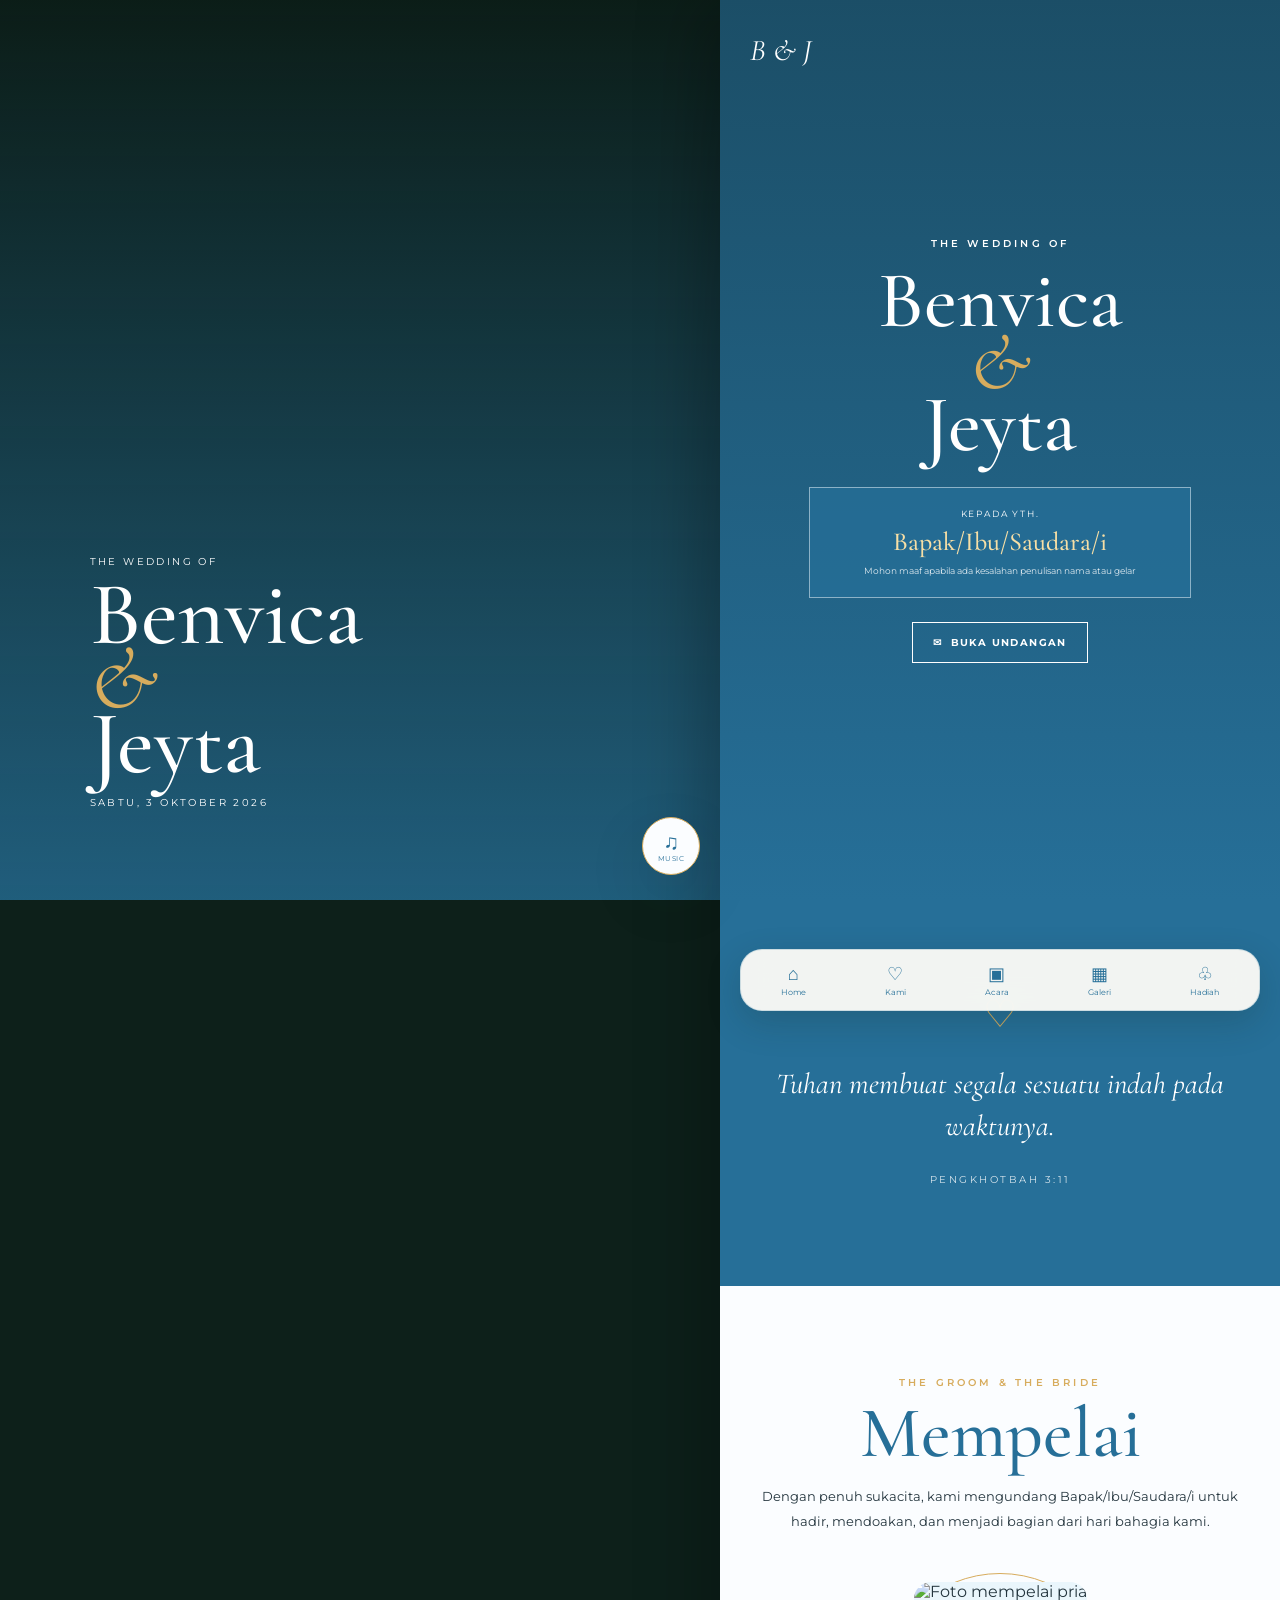
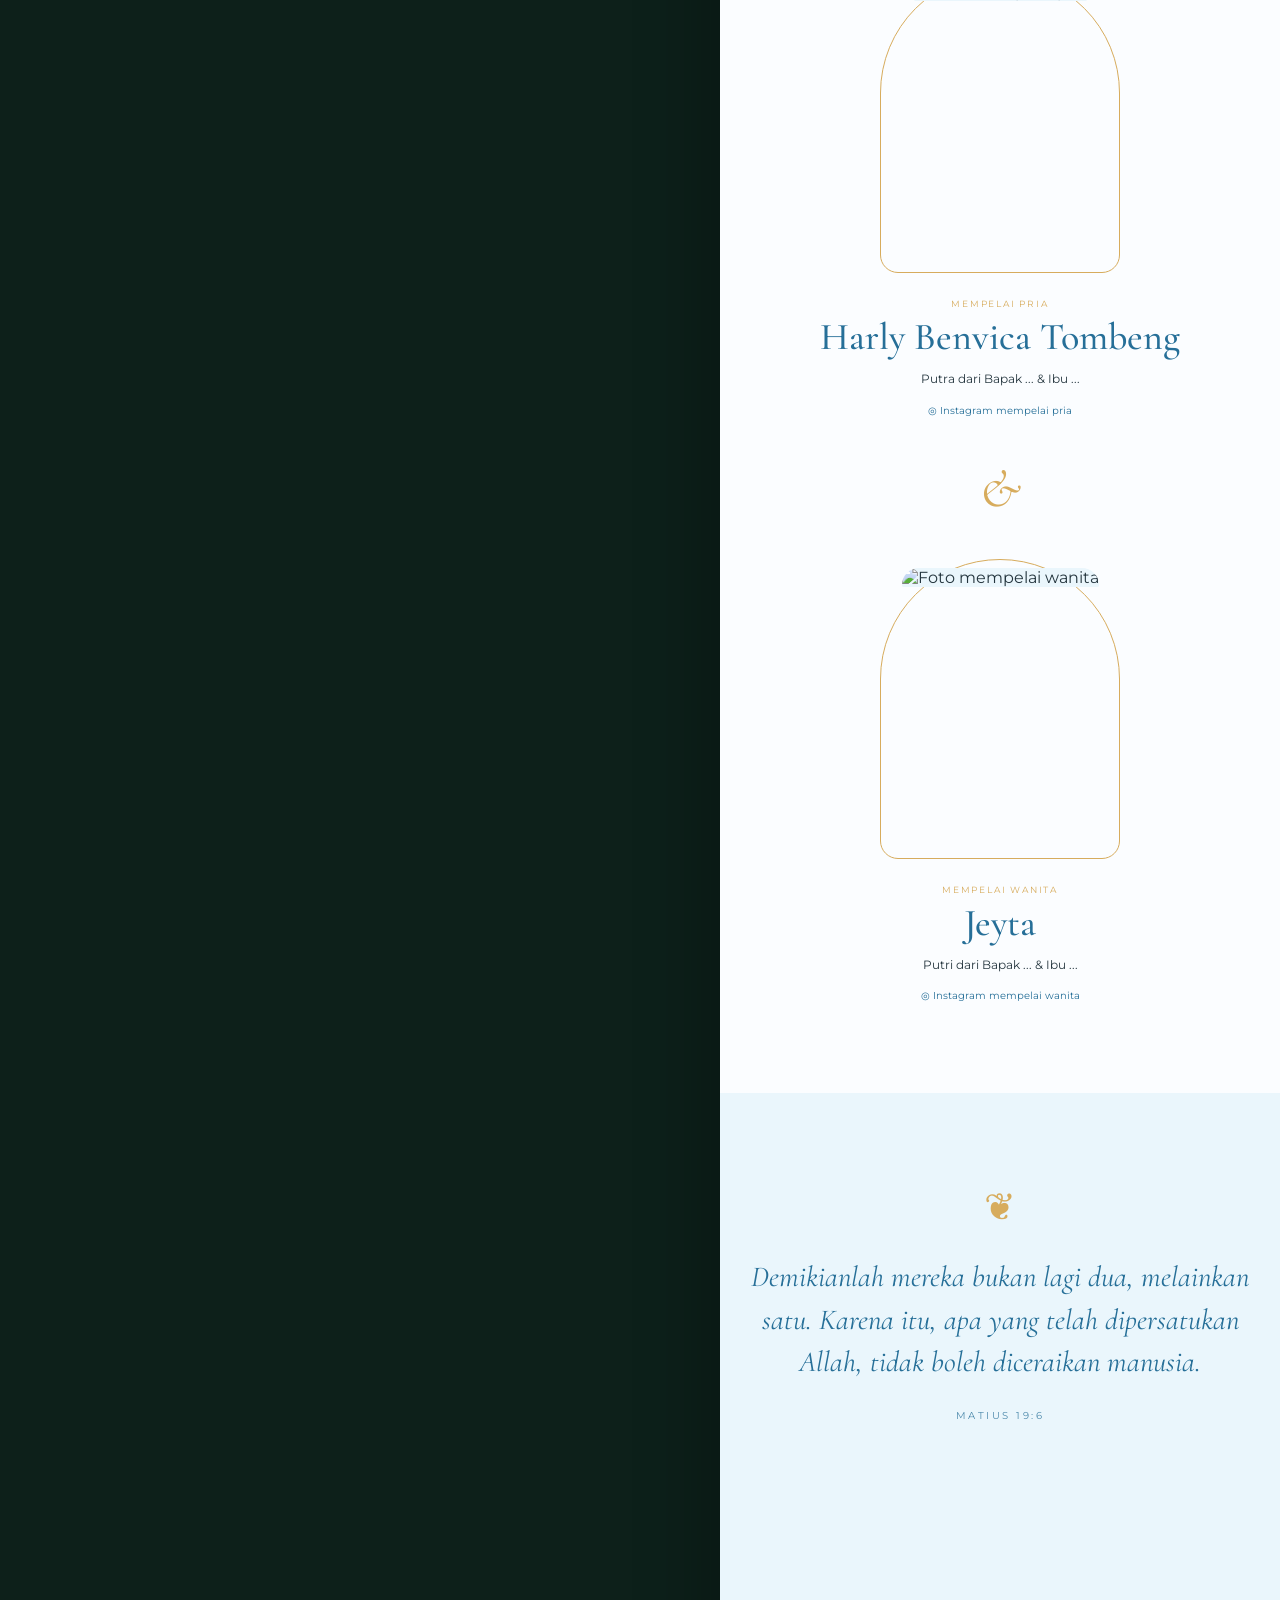
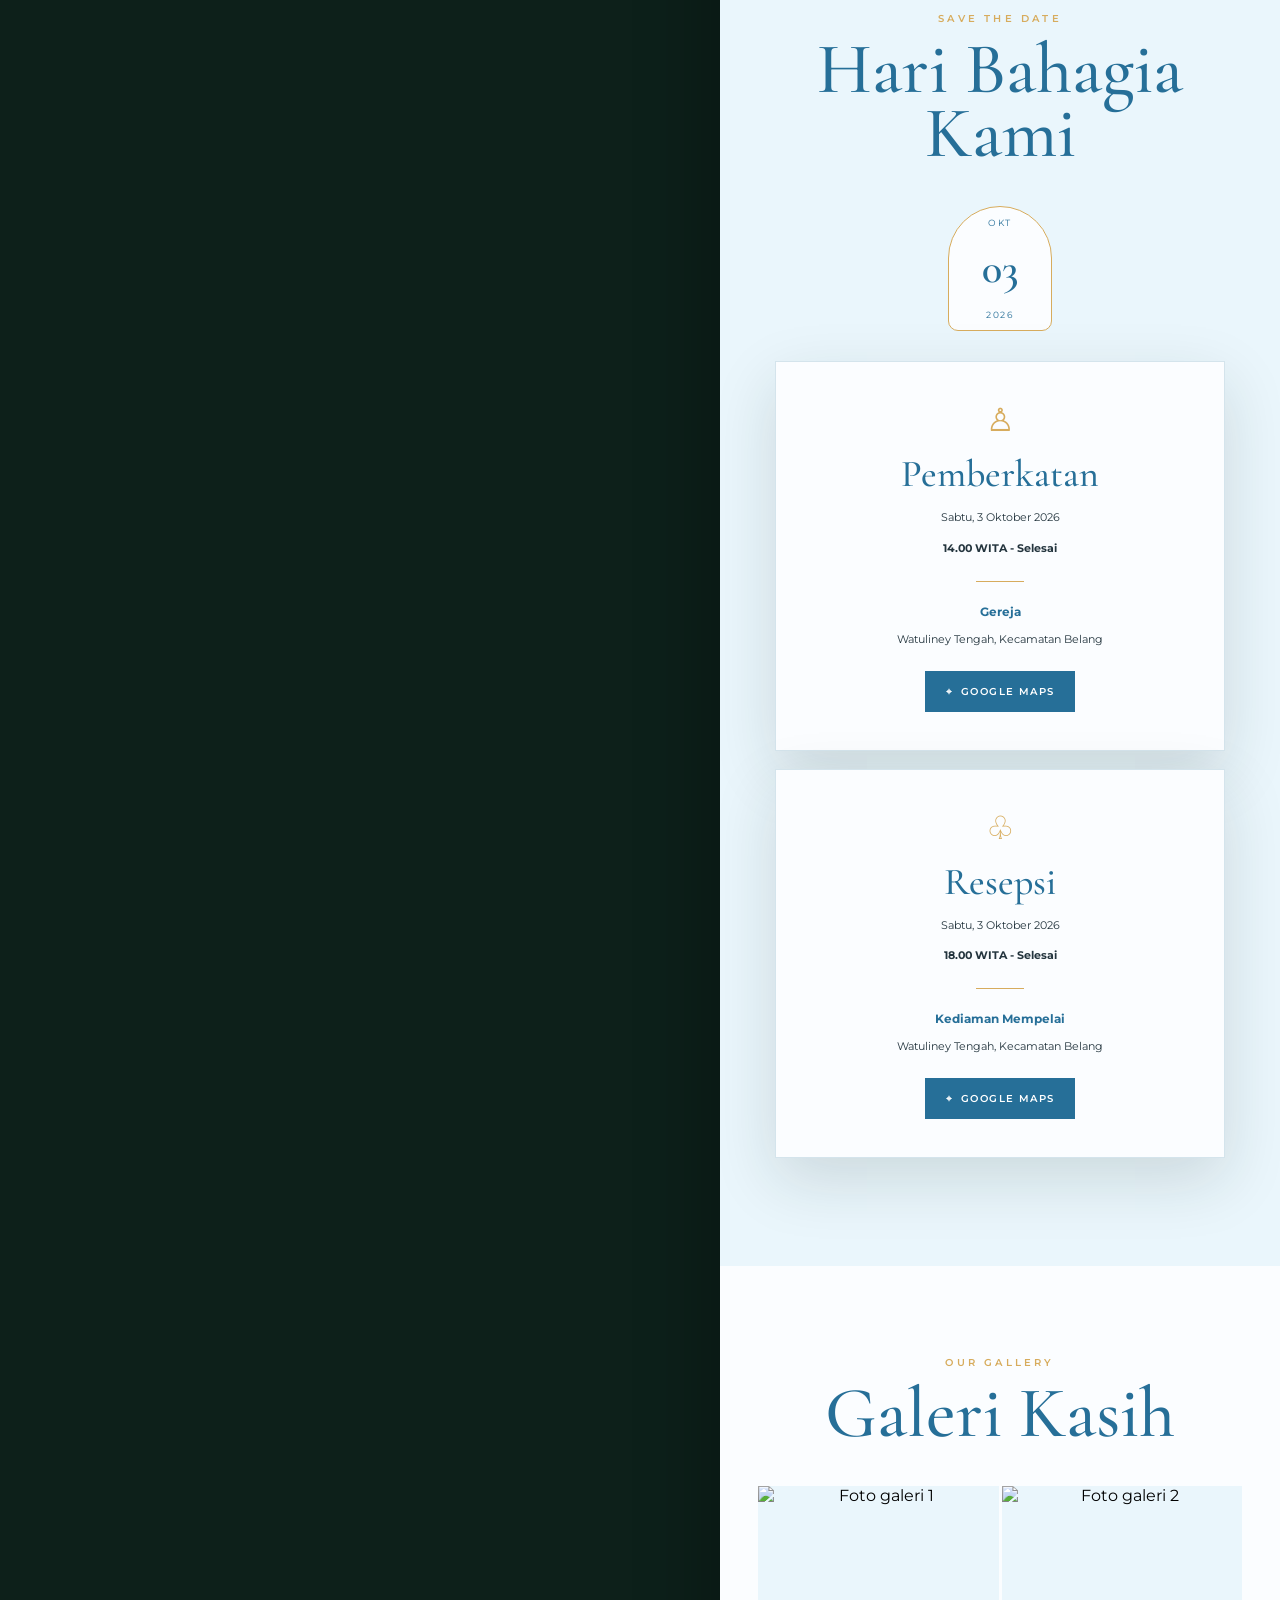
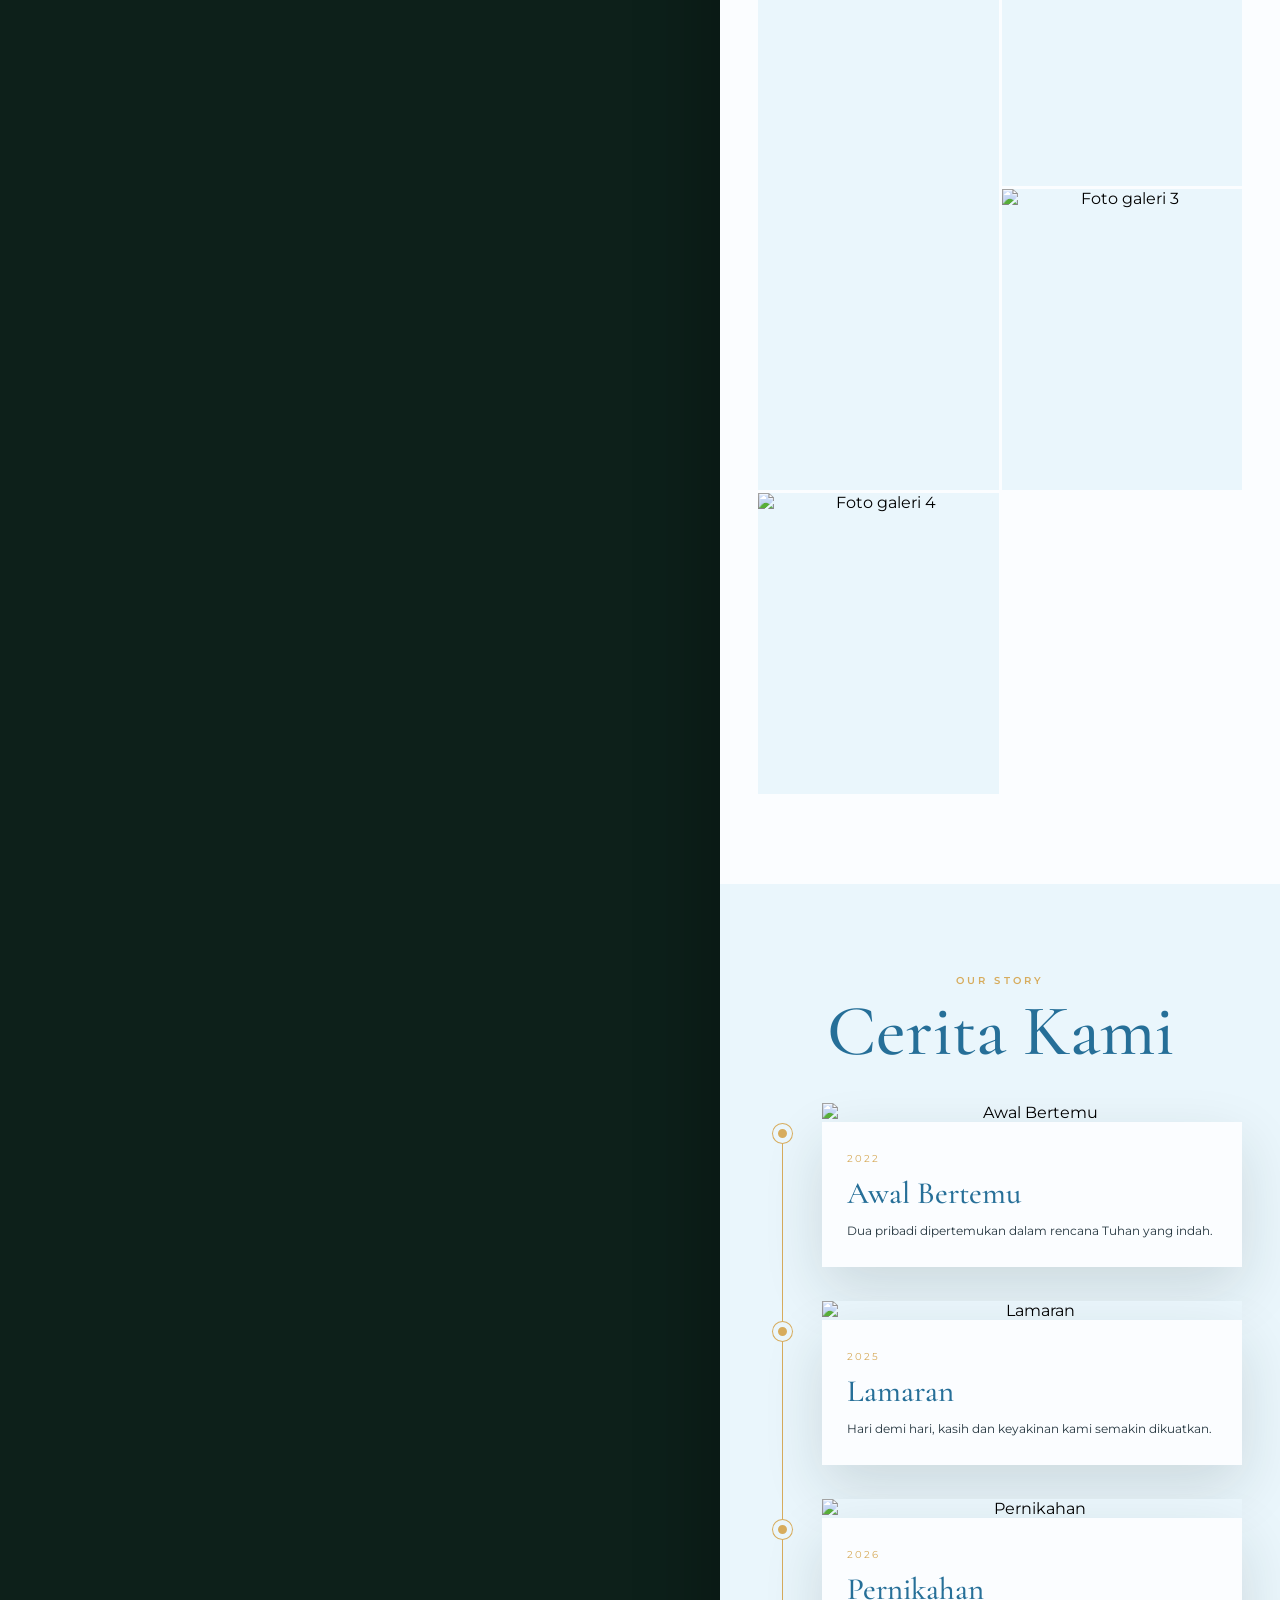
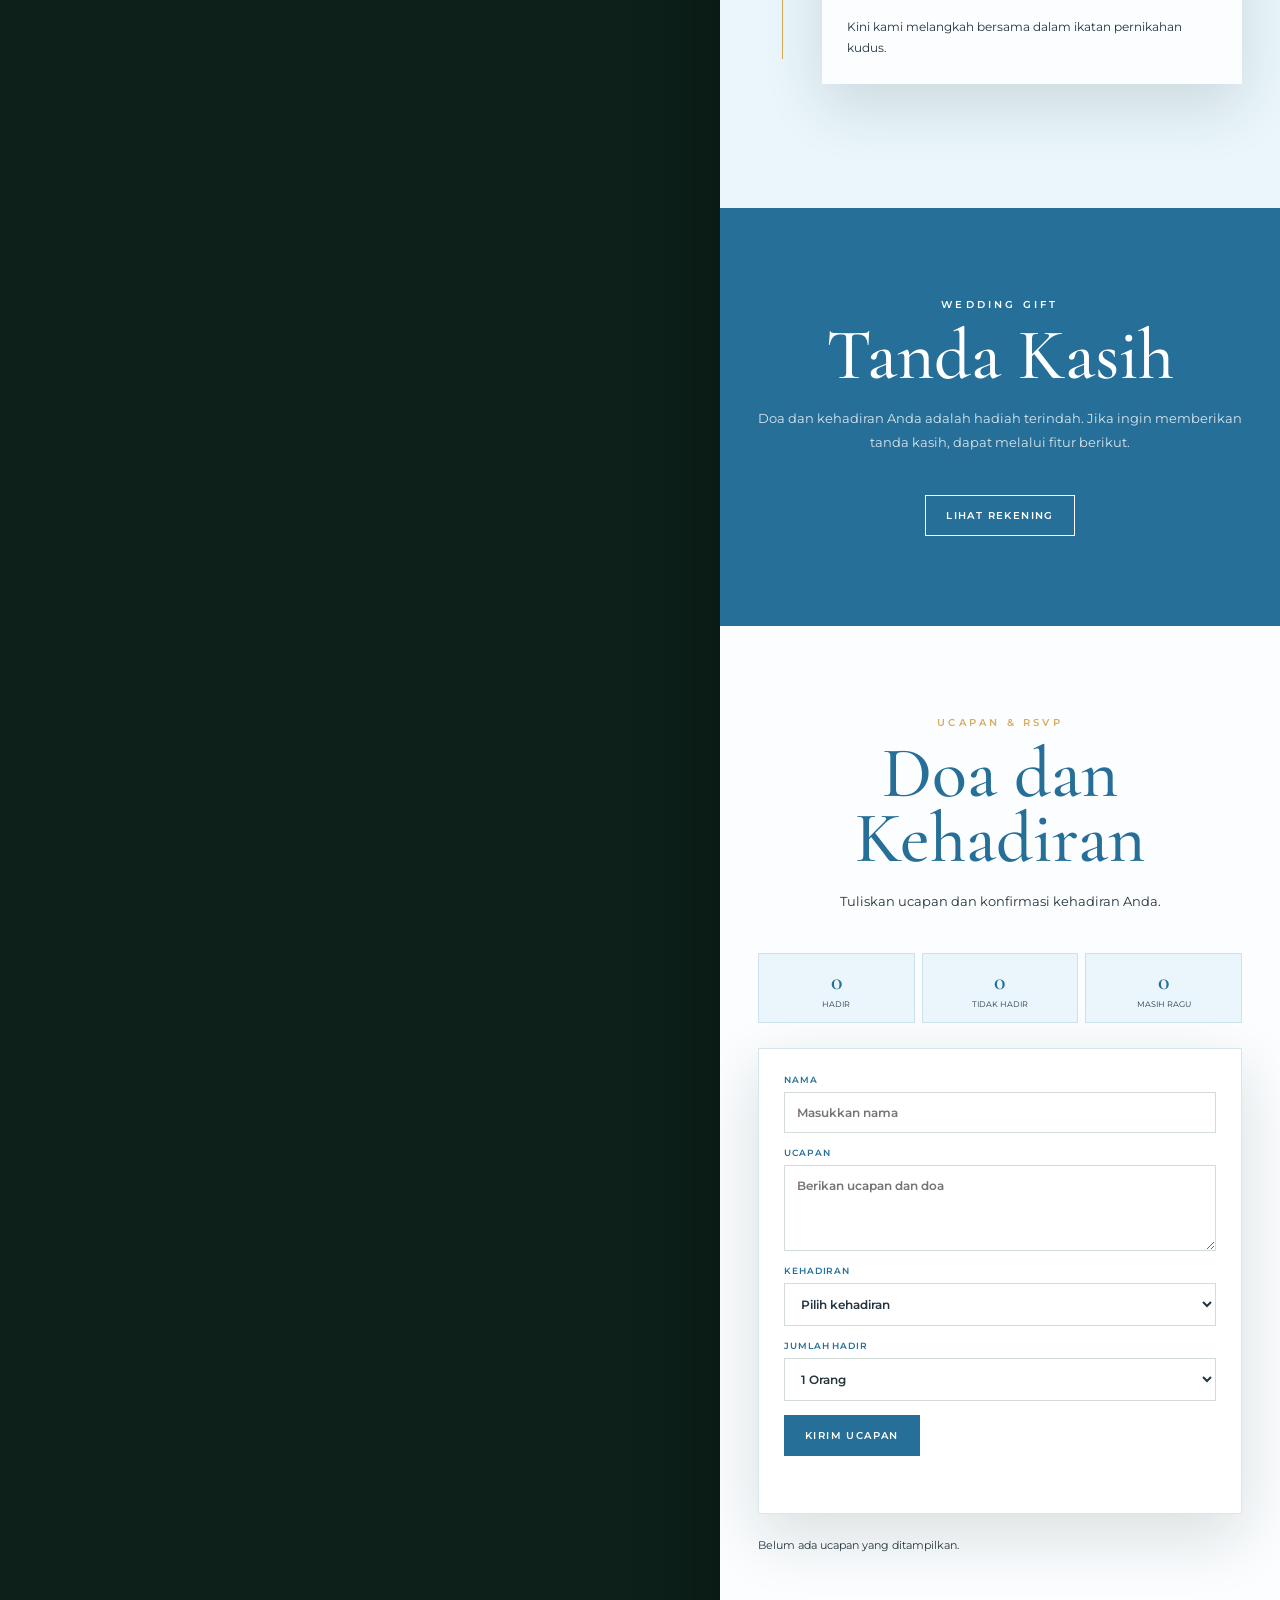
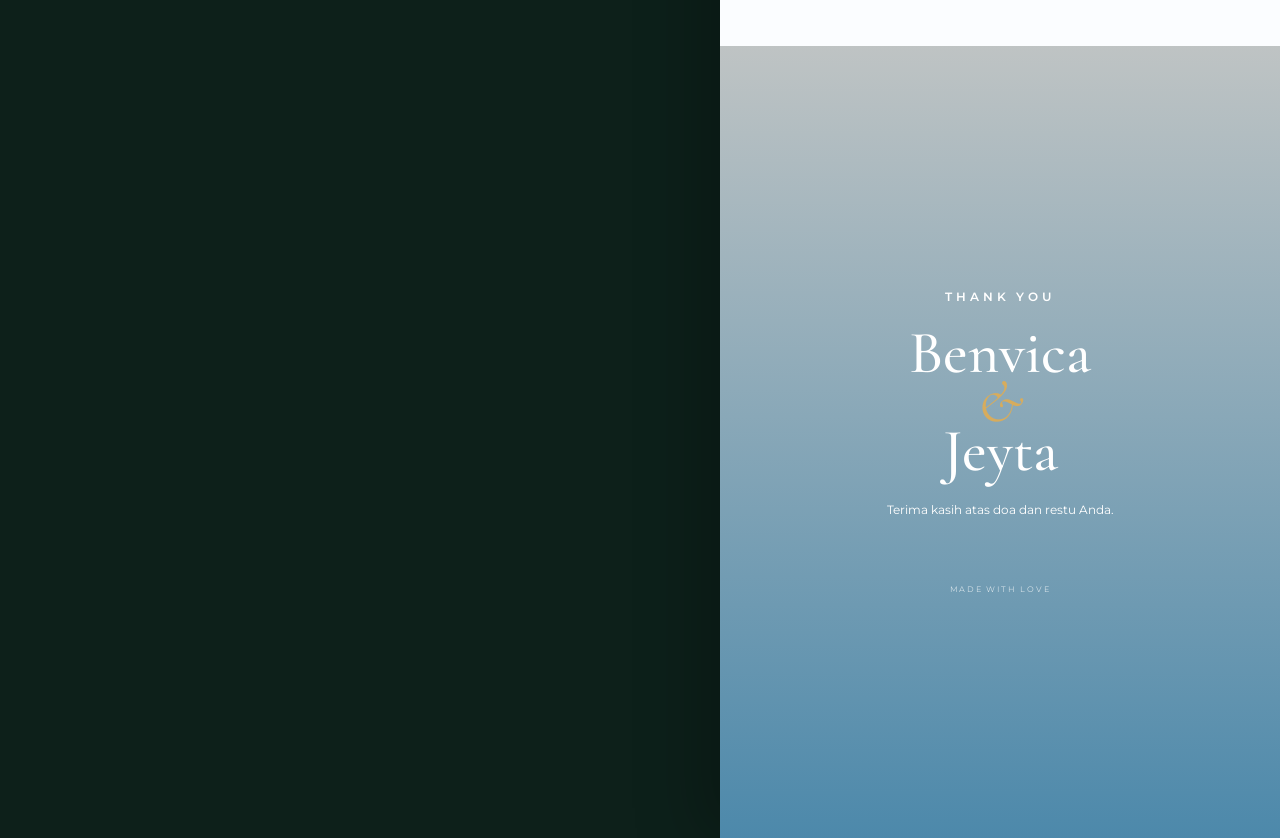
==== docs/index.html @ 4a7840f4 "Refresh local music player" ====
<!doctype html>
<html lang="id" data-theme="sky">
<head>
  <meta charset="UTF-8">
  <meta name="viewport" content="width=device-width,initial-scale=1,viewport-fit=cover">
  <meta name="theme-color" content="#2b769f">
  <title>Undangan Pernikahan Digital</title>
  <meta name="description" content="Undangan pernikahan digital">
  <meta property="og:title" content="Undangan Pernikahan Digital">
  <meta property="og:description" content="Dengan penuh sukacita, kami mengundang Anda ke hari bahagia kami.">
  <meta property="og:type" content="website">
  <link rel="preconnect" href="https://fonts.googleapis.com">
  <link rel="preconnect" href="https://fonts.gstatic.com" crossorigin>
  <link rel="stylesheet" href="style.css?v=21">
</head>
<body class="is-locked">
  <div class="page-loader" id="pageLoader" aria-hidden="true"><span>B &amp; J</span></div>

  <section class="cover" id="cover" aria-label="Pembuka undangan">
    <div class="cover-photo" id="coverPhoto"></div><div class="cover-shade"></div>
    <div class="cover-monogram" data-k="initials">B &amp; J</div>
    <div class="cover-content reveal-up">
      <p class="overline" data-k="weddingLabel">The Wedding of</p>
      <h1><span data-k="groom">Benvica</span> <i>&amp;</i> <span data-k="bride">Jeyta</span></h1>
      <div class="guest-card"><small data-k="guestHeading">Kepada Yth.</small><strong id="guestName">Bapak/Ibu/Saudara/i</strong><span data-k="guestNote">Mohon maaf apabila ada kesalahan penulisan nama atau gelar</span></div>
      <button class="outline-button" id="openInvitation" type="button"><span>✉</span> <b data-k="openButtonText">Buka Undangan</b></button>
    </div>
  </section>

  <div class="desktop-scene" aria-hidden="true"><div class="desktop-scene-photo" id="desktopPhoto"></div><div class="desktop-scene-copy"><p data-k="weddingLabel">The Wedding of</p><h2><span data-k="groom">Benvica</span><i>&amp;</i><span data-k="bride">Jeyta</span></h2><small data-k="dateDisplay">Sabtu, 3 Oktober 2026</small></div></div>

  <main class="invitation" id="invitation">
    <section class="hero panel" id="home">
      <div class="hero-slide active" id="heroSlideA"></div><div class="hero-slide" id="heroSlideB"></div><div class="hero-overlay"></div>
      <div class="hero-copy reveal"><p class="overline" data-k="weddingLabel">The Wedding of</p><h2><span data-k="groom">Benvica</span> <i>&amp;</i> <span data-k="bride">Jeyta</span></h2><p class="hero-date" data-k="dateDisplay">Sabtu, 3 Oktober 2026</p><div class="countdown" id="countdown" aria-label="Hitung mundur acara"></div></div>
      <a class="scroll-cue" href="#verse" aria-label="Lanjut ke bawah">⌄</a>
    </section>

    <section class="verse-section panel" id="verse"><div class="heart-line">♡</div><blockquote data-k="greeting">Tuhan membuat segala sesuatu indah pada waktunya.</blockquote><p data-k="verseReference">Pengkhotbah 3:11</p></section>

    <section class="couple-section panel" id="couple">
      <header class="section-heading reveal"><p class="overline accent" data-k="coupleLabel">The Groom &amp; The Bride</p><h2 data-k="coupleTitle">Mempelai</h2><p data-k="story">Dengan penuh sukacita, kami mengundang Bapak/Ibu/Saudara/i untuk hadir dan menjadi bagian dari hari bahagia kami.</p></header>
      <article class="person-card reveal"><div class="person-photo"><img id="groomPhoto" alt="Foto mempelai pria" loading="lazy"></div><p class="person-role" data-k="groomRole">Mempelai Pria</p><h3 data-k="groomFullName">Harly Benvica Tombeng</h3><p data-k="groomParents">Putra dari Bapak ... &amp; Ibu ...</p><a id="groomInstagram" class="social-link" target="_blank" rel="noopener">◎ <span data-k="groomInstagramLabel">Instagram mempelai pria</span></a></article>
      <div class="couple-and">&amp;</div>
      <article class="person-card reveal"><div class="person-photo"><img id="bridePhoto" alt="Foto mempelai wanita" loading="lazy"></div><p class="person-role" data-k="brideRole">Mempelai Wanita</p><h3 data-k="brideFullName">Jeyta</h3><p data-k="brideParents">Putri dari Bapak ... &amp; Ibu ...</p><a id="brideInstagram" class="social-link" target="_blank" rel="noopener">◎ <span data-k="brideInstagramLabel">Instagram mempelai wanita</span></a></article>
    </section>

    <section class="secondary-verse panel"><div class="ornament">❦</div><blockquote data-k="secondVerse">Demikianlah mereka bukan lagi dua, melainkan satu. Karena itu, apa yang telah dipersatukan Allah, tidak boleh diceraikan manusia.</blockquote><p data-k="secondVerseReference">Matius 19:6</p></section>

    <section class="event-section panel" id="events">
      <header class="section-heading reveal"><p class="overline accent" data-k="eventLabel">Save the date</p><h2 data-k="eventTitle">Hari Bahagia Kami</h2></header>
      <div class="date-badge reveal"><span id="eventMonth">OKT</span><strong id="eventDay">03</strong><small id="eventYear">2026</small></div>
      <article class="event-card reveal"><span class="event-icon">♙</span><h3 data-k="ceremonyTitle">Pemberkatan</h3><p class="event-date" data-k="dateDisplay">Sabtu, 3 Oktober 2026</p><p><b data-k="ceremonyTime">14.00 WITA - Selesai</b></p><hr><strong data-k="ceremonyVenue">Gereja</strong><p data-k="ceremonyAddress">Watuliney Tengah, Kecamatan Belang</p><a class="solid-button" id="ceremonyMaps" target="_blank" rel="noopener">⌖ <span data-k="mapsButtonText">Google Maps</span></a></article>
      <article class="event-card reveal"><span class="event-icon">♧</span><h3 data-k="receptionTitle">Resepsi</h3><p class="event-date" data-k="dateDisplay">Sabtu, 3 Oktober 2026</p><p><b data-k="receptionTime">18.00 WITA - Selesai</b></p><hr><strong data-k="receptionVenue">Kediaman Mempelai</strong><p data-k="receptionAddress">Watuliney Tengah, Kecamatan Belang</p><a class="solid-button" id="receptionMaps" target="_blank" rel="noopener">⌖ <span data-k="mapsButtonText">Google Maps</span></a></article>
    </section>

    <section class="gallery-section panel" id="gallerySection"><header class="section-heading reveal"><p class="overline accent" data-k="galleryLabel">Our Gallery</p><h2 data-k="galleryTitle">Galeri Kasih</h2></header><div class="gallery-grid" id="gallery"></div></section>

    <section class="story-section panel" id="story"><header class="section-heading reveal"><p class="overline accent" data-k="journeyLabel">Our Story</p><h2 data-k="journeyTitle">Cerita Kami</h2></header><div class="timeline" id="timeline"></div></section>

    <section class="gift-section panel" id="gift">
      <header class="section-heading reveal"><p class="overline" data-k="giftLabel">Wedding Gift</p><h2 data-k="giftTitle">Tanda Kasih</h2><p data-k="giftText">Doa dan kehadiran Anda adalah hadiah terindah. Jika ingin memberikan tanda kasih, dapat melalui fitur berikut.</p></header>
      <button class="outline-button light" id="toggleGift" type="button" data-k="showAccountText">Lihat Rekening</button>
      <div class="gift-details" id="giftDetails" hidden><div class="bank-card"><div class="bank-chip"></div><span data-k="bankName">Informasi rekening</span><strong data-k="accountNumber">Memuat data...</strong><small><span data-k="accountPrefix"></span> <span data-k="accountHolder"></span></small><button id="copyAccount" type="button">⧉ <span data-k="copyAccountText">Salin Rekening</span></button></div><a class="outline-button light" id="giftWhatsapp" target="_blank" rel="noopener">◉ <span data-k="giftConfirmationText">Konfirmasi Hadiah</span></a></div>
    </section>

    <section class="rsvp-section panel" id="rsvp">
      <header class="section-heading reveal"><p class="overline accent" data-k="rsvpLabel">Ucapan &amp; RSVP</p><h2 data-k="rsvpTitle">Doa dan Kehadiran</h2><p data-k="rsvpText">Tuliskan ucapan dan konfirmasi kehadiran Anda.</p></header>
      <div class="attendance-stats" id="attendanceStats"><span><b id="attendingCount">0</b> Hadir</span><span><b id="notAttendingCount">0</b> Tidak Hadir</span><span><b id="maybeCount">0</b> Masih Ragu</span></div>
      <form class="rsvp-form" id="rsvpForm"><label>Nama<input name="name" id="rsvpName" maxlength="80" required placeholder="Masukkan nama"></label><label>Ucapan<textarea name="message" maxlength="500" rows="4" required placeholder="Berikan ucapan dan doa"></textarea></label><label>Kehadiran<select name="attendance" id="attendance" required><option value="">Pilih kehadiran</option><option value="hadir">Hadir</option><option value="tidak_hadir">Tidak hadir</option><option value="ragu">Masih ragu</option></select></label><label id="guestCountWrap">Jumlah hadir<select name="guestCount"><option value="1">1 Orang</option><option value="2">2 Orang</option><option value="3">3 Orang</option><option value="4">4 Orang</option></select></label><button class="solid-button" type="submit" data-k="rsvpButtonText">Kirim Ucapan</button><p class="form-status" id="rsvpStatus" role="status"></p></form>
      <div class="wishes" id="wishes"></div>
    </section>

    <section class="closing-section panel" id="closing"><div class="closing-photo" id="closingPhoto"></div><div class="closing-overlay"></div><div class="closing-copy reveal"><p class="overline" data-k="closingLabel">Thank You</p><h2><span data-k="groom">Benvica</span> <i>&amp;</i> <span data-k="bride">Jeyta</span></h2><p data-k="footerText">Terima kasih atas doa dan restu Anda.</p><div class="closing-socials"><a id="whatsappLink" target="_blank" rel="noopener">Whatsapp</a><a id="instagramLink" target="_blank" rel="noopener">Instagram</a></div><small data-k="closingCredit">Made with love</small></div></section>
  </main>

  <button class="music-control" id="musicButton" type="button" aria-label="Putar musik"><span>♫</span><small>Music</small></button>
  <nav class="bottom-nav" aria-label="Navigasi undangan"><a href="#home"><span>⌂</span><small data-k="navHome">Home</small></a><a href="#couple"><span>♡</span><small data-k="navCouple">Kami</small></a><a href="#events"><span>▣</span><small data-k="navEvent">Acara</small></a><a href="#gallerySection"><span>▦</span><small data-k="navGallery">Galeri</small></a><a href="#gift"><span>♧</span><small data-k="navGift">Hadiah</small></a></nav>
  <div class="lightbox" id="lightbox" hidden><button id="lightboxClose" aria-label="Tutup">×</button><img id="lightboxImage" alt="Foto galeri diperbesar"><button id="lightboxPrev" class="lightbox-arrow prev" aria-label="Foto sebelumnya">‹</button><button id="lightboxNext" class="lightbox-arrow next" aria-label="Foto selanjutnya">›</button></div>
  <div class="toast" id="toast" role="status"></div>
  <script type="module" src="app.js?v=23"></script>
</body>
</html>
---- docs/style.css ----
@import url('https://fonts.googleapis.com/css2?family=Cormorant+Garamond:ital,wght@0,400;0,500;0,600;1,500&family=Montserrat:wght@400;500;600&display=swap');

:root{--primary:#1c493c;--primary-rgb:28,73,60;--soft:#f6f1e8;--paper:#fffdf8;--accent:#d7b46a;--text:#2f3632;--muted:#768079;--shadow:0 22px 60px rgba(18,45,36,.14)}
html[data-theme="sky"]{--primary:#266f98;--primary-rgb:38,111,152;--soft:#eaf6fc;--paper:#fbfdff;--accent:#d7ac5d;--text:#24353e;--muted:#70838d}
html[data-theme="rose"]{--primary:#733d4d;--primary-rgb:115,61,77;--soft:#f9edf1;--paper:#fffafb;--accent:#c9959f;--text:#3f3035;--muted:#88747a}
html[data-theme="navy"]{--primary:#1c2d47;--primary-rgb:28,45,71;--soft:#edf2f8;--paper:#fbfcff;--accent:#c4a66c;--text:#27313e;--muted:#75808e}
html[data-theme="sage"]{--primary:#40594d;--primary-rgb:64,89,77;--soft:#eff4ee;--paper:#fcfdf9;--accent:#b79a68;--text:#303a35;--muted:#748078}
html[data-theme="terracotta"]{--primary:#8b4c3c;--primary-rgb:139,76,60;--soft:#fbefe9;--paper:#fffaf7;--accent:#d4a35f;--text:#49362f;--muted:#8d766d}
*{box-sizing:border-box}html{scroll-behavior:smooth}body{margin:0;background:#10251f;color:var(--text);font-family:Montserrat,Arial,sans-serif;overflow-x:hidden}body.is-locked{overflow:hidden}button,input,textarea,select{font:inherit}button,a{-webkit-tap-highlight-color:transparent}.panel{position:relative;overflow:hidden}.page-loader{position:fixed;inset:0;z-index:3000;display:grid;place-items:center;background:var(--paper);transition:opacity .45s,visibility .45s}.page-loader.hidden{opacity:0;visibility:hidden}.page-loader span{color:var(--primary);font:italic 42px 'Cormorant Garamond',serif;animation:pulse 1.4s ease-in-out infinite}.overline{margin:0;text-transform:uppercase;letter-spacing:.32em;font-size:10px;font-weight:600}.accent{color:var(--accent)}.section-heading{text-align:center;max-width:620px;margin:0 auto 40px}.section-heading h2{margin:12px 0 18px;color:var(--primary);font:500 clamp(45px,11vw,72px)/.9 'Cormorant Garamond',serif}.section-heading>p:last-child{font-size:13px;line-height:1.9}.outline-button,.solid-button{display:inline-flex;align-items:center;justify-content:center;gap:8px;border:1px solid currentColor;padding:13px 20px;background:transparent;color:inherit;text-decoration:none;text-transform:uppercase;letter-spacing:.14em;font-size:10px;font-weight:600;cursor:pointer}.solid-button{border-color:var(--primary);background:var(--primary);color:white}.reveal{opacity:0;transform:translateY(22px);transition:opacity .8s ease,transform .8s ease}.reveal.visible{opacity:1;transform:none}

.cover{position:fixed;inset:0;z-index:2000;display:grid;place-items:center;min-height:100svh;color:#fff;text-align:center;background:var(--primary);transition:transform 1s cubic-bezier(.76,0,.24,1),visibility 1s}.cover.opened{transform:translateY(-104%);visibility:hidden}.cover-photo,.cover-shade{position:absolute;inset:0}.cover-photo{background-image:url('https://images.unsplash.com/photo-1519741497674-611481863552?auto=format&fit=crop&w=1400&q=84');background-position:center;background-size:cover}.cover-shade{background:linear-gradient(180deg,rgba(8,20,16,.36),rgba(var(--primary-rgb),.82))}.cover-monogram{position:absolute;top:max(32px,env(safe-area-inset-top));left:30px;z-index:1;font:italic 30px 'Cormorant Garamond',serif}.cover-content{position:relative;z-index:2;width:min(88vw,430px);padding:45px 24px}.cover h1{margin:20px 0 30px;font:500 clamp(54px,15vw,80px)/.78 'Cormorant Garamond',serif}.cover h1 i,.closing-copy i,.desktop-scene-copy i{display:block;color:var(--accent);font-weight:400}.guest-card{display:grid;gap:7px;padding:20px 18px;border:1px solid rgba(255,255,255,.48);background:rgba(var(--primary-rgb),.78);backdrop-filter:blur(8px)}.guest-card small{text-transform:uppercase;letter-spacing:.2em;font-size:9px}.guest-card strong{font:500 26px 'Cormorant Garamond',serif;color:#f7dfa6}.guest-card span{font-size:9px;line-height:1.5;opacity:.86}.cover .outline-button{margin-top:24px;color:#fff}.reveal-up{animation:revealUp 1.1s .15s both}

.desktop-scene{display:none}.invitation{width:100%;background:var(--paper)}.hero{min-height:100svh;display:grid;place-items:center;color:#fff;text-align:center}.hero-slide,.hero-overlay{position:absolute;inset:0}.hero-slide{background-position:center;background-size:cover;opacity:0;transform:scale(1.04);transition:opacity 1.4s ease,transform 7s ease}.hero-slide.active{opacity:1;transform:scale(1)}.hero-slide:first-child{background-image:url('https://images.unsplash.com/photo-1519741497674-611481863552?auto=format&fit=crop&w=1400&q=84')}.hero-overlay{background:linear-gradient(180deg,rgba(10,25,20,.25),rgba(var(--primary-rgb),.75))}.hero-copy{position:relative;z-index:2;padding:40px 24px}.hero-copy h2{margin:20px 0 18px;font:500 clamp(56px,15vw,88px)/.78 'Cormorant Garamond',serif}.hero-copy h2 i{display:block;color:var(--accent)}.hero-date{text-transform:uppercase;letter-spacing:.22em;font-size:10px}.scroll-cue{position:absolute;z-index:2;bottom:25px;color:#fff;text-decoration:none;font-size:30px;animation:float 1.8s ease-in-out infinite}.countdown{display:flex;justify-content:center;gap:7px;margin-top:30px}.countdown span{min-width:61px;padding:12px 5px;border:1px solid rgba(255,255,255,.35);background:rgba(20,36,30,.28);backdrop-filter:blur(5px)}.countdown b{display:block;font:500 27px 'Cormorant Garamond',serif}.countdown small{display:block;margin-top:2px;text-transform:uppercase;letter-spacing:.1em;font-size:8px}

.verse-section,.secondary-verse{text-align:center;padding:90px 28px;background:var(--primary);color:#fff}.heart-line,.ornament{color:var(--accent);font-size:38px}.verse-section blockquote,.secondary-verse blockquote{max-width:570px;margin:26px auto;font:italic 29px/1.45 'Cormorant Garamond',serif}.verse-section>p,.secondary-verse>p{text-transform:uppercase;letter-spacing:.25em;font-size:10px;opacity:.8}.secondary-verse{background:var(--soft);color:var(--primary)}

.couple-section{padding:90px 24px;background:var(--paper)}.person-card{text-align:center;max-width:440px;margin:0 auto}.person-photo{width:240px;height:300px;margin:0 auto 25px;padding:8px;border:1px solid var(--accent);border-radius:120px 120px 18px 18px}.person-photo img{width:100%;height:100%;border-radius:112px 112px 12px 12px;object-fit:cover;background:var(--soft)}.person-role{text-transform:uppercase;letter-spacing:.2em;color:var(--accent);font-size:9px}.person-card h3{margin:8px auto 12px;color:var(--primary);font:500 38px/1 'Cormorant Garamond',serif}.person-card>p:not(.person-role){max-width:340px;margin:0 auto;font-size:12px;line-height:1.8}.social-link{display:inline-block;margin-top:14px;color:var(--primary);font-size:10px;text-decoration:none}.couple-and{text-align:center;margin:38px;color:var(--accent);font:italic 54px 'Cormorant Garamond',serif}

.event-section{padding:90px 22px;background:var(--soft);text-align:center}.date-badge{display:grid;place-items:center;width:104px;height:125px;margin:0 auto 30px;border:1px solid var(--accent);border-radius:52px 52px 10px 10px;color:var(--primary);background:var(--paper)}.date-badge span,.date-badge small{font-size:9px;letter-spacing:.18em}.date-badge strong{font:600 42px/1 'Cormorant Garamond',serif}.event-card{max-width:450px;margin:18px auto;padding:38px 25px;border:1px solid rgba(var(--primary-rgb),.18);background:var(--paper);box-shadow:var(--shadow)}.event-icon{display:block;color:var(--accent);font-size:32px}.event-card h3{margin:12px 0 7px;color:var(--primary);font:500 38px 'Cormorant Garamond',serif}.event-card p{font-size:11px;line-height:1.8}.event-card hr{width:48px;margin:22px auto;border:0;border-top:1px solid var(--accent)}.event-card>strong{display:block;color:var(--primary);font-size:12px}.event-card .solid-button{margin-top:10px}

.gallery-section{padding:90px 9px;background:var(--paper)}.gallery-section .section-heading{padding-inline:15px}.gallery-grid{display:grid;grid-template-columns:repeat(2,1fr);gap:3px;max-width:720px;margin:auto}.gallery-item{position:relative;overflow:hidden;border:0;padding:0;background:var(--soft);cursor:pointer}.gallery-item:nth-child(4n+1),.gallery-item:nth-child(4n+4){grid-row:span 2}.gallery-item img{display:block;width:100%;height:100%;min-height:190px;aspect-ratio:4/5;object-fit:cover;transition:transform .6s}.gallery-item:hover img{transform:scale(1.04)}

.story-section{padding:90px 24px;background:var(--soft)}.timeline{position:relative;max-width:650px;margin:auto}.timeline:before{content:"";position:absolute;left:24px;top:25px;bottom:25px;width:1px;background:var(--accent)}.story-card{position:relative;margin:0 0 34px;padding:0 0 0 64px}.story-dot{position:absolute;left:15px;top:21px;width:19px;height:19px;border:5px solid var(--soft);border-radius:50%;background:var(--accent);box-shadow:0 0 0 1px var(--accent)}.story-photo-button{display:block;width:100%;border:0;padding:0;background:var(--soft);cursor:zoom-in;overflow:hidden}.story-photo{display:block;width:100%;height:auto;max-height:none;aspect-ratio:auto;object-fit:contain;object-position:center;background:var(--soft)}.story-copy{padding:25px;background:var(--paper);box-shadow:var(--shadow)}.story-copy time{color:var(--accent);font-size:10px;letter-spacing:.2em}.story-copy h3{margin:8px 0;color:var(--primary);font:500 31px 'Cormorant Garamond',serif}.story-copy p{margin:0;font-size:12px;line-height:1.8}

.gift-section{padding:90px 24px;text-align:center;background:var(--primary);color:#fff}.gift-section .section-heading h2{color:#fff}.gift-section .section-heading>p:last-child{color:rgba(255,255,255,.82)}.light{color:#fff}.gift-details{margin-top:26px}.gift-details[hidden]{display:none}.bank-card{position:relative;display:flex;flex-direction:column;gap:10px;max-width:410px;margin:0 auto 18px;padding:34px 28px;text-align:left;border-radius:14px;background:linear-gradient(145deg,#f7e7b7,#d4ae62);color:#2e291f;box-shadow:0 25px 60px rgba(0,0,0,.25)}.bank-card>span{text-transform:uppercase;letter-spacing:.15em;font-size:11px}.bank-card>strong{font:600 26px 'Cormorant Garamond',serif;letter-spacing:.07em}.bank-card small{font-size:10px}.bank-card button{align-self:flex-start;margin-top:9px;padding:8px 12px;border:1px solid #2e291f;background:transparent;color:inherit;font-size:9px;text-transform:uppercase;cursor:pointer}.bank-chip{width:38px;height:28px;border-radius:5px;background:linear-gradient(135deg,#f5d888,#9d7b36)}

.rsvp-section{padding:90px 20px;background:var(--paper)}.attendance-stats{display:grid;grid-template-columns:repeat(3,1fr);gap:7px;max-width:620px;margin:0 auto 25px}.attendance-stats span{padding:13px 5px;border:1px solid rgba(var(--primary-rgb),.16);background:var(--soft);text-align:center;font-size:8px;text-transform:uppercase}.attendance-stats b{display:block;margin-bottom:3px;color:var(--primary);font:600 24px 'Cormorant Garamond',serif}.rsvp-form{display:grid;gap:14px;max-width:620px;margin:auto;padding:25px;border:1px solid rgba(var(--primary-rgb),.18);background:#fff;box-shadow:var(--shadow)}.rsvp-form label{display:grid;gap:7px;color:var(--primary);font-size:9px;font-weight:600;text-transform:uppercase;letter-spacing:.1em}.rsvp-form input,.rsvp-form textarea,.rsvp-form select{width:100%;padding:12px;border:1px solid #d3dbd7;border-radius:0;background:#fff;color:var(--text);font-size:12px;text-transform:none;letter-spacing:0}.rsvp-form textarea{resize:vertical}.rsvp-form .solid-button{justify-self:start}.form-status{min-height:18px;margin:0;font-size:11px}.wishes{display:grid;gap:10px;max-width:620px;margin:24px auto 0}.wish{padding:18px 20px;border-left:3px solid var(--accent);background:var(--soft)}.wish-head{display:flex;justify-content:space-between;gap:12px}.wish strong{color:var(--primary);font:600 18px 'Cormorant Garamond',serif}.wish time{font-size:8px;color:var(--muted)}.wish p{margin:8px 0;font-size:11px;line-height:1.7}.wish small{color:var(--accent);font-size:8px;text-transform:uppercase;letter-spacing:.1em}

.closing-section{min-height:88svh;display:grid;place-items:center;color:#fff;text-align:center}.closing-photo,.closing-overlay{position:absolute;inset:0}.closing-photo{background:url('https://images.unsplash.com/photo-1519225421980-715cb0215aed?auto=format&fit=crop&w=1400&q=84') center/cover}.closing-overlay{background:linear-gradient(180deg,rgba(10,24,19,.25),rgba(var(--primary-rgb),.82))}.closing-copy{position:relative;z-index:1;padding:60px 24px}.closing-copy h2{margin:25px 0;font:500 60px/.82 'Cormorant Garamond',serif}.closing-copy>p{font-size:12px}.closing-socials{display:flex;justify-content:center;gap:15px;margin:30px 0}.closing-socials a{color:#fff;font-size:10px;text-transform:uppercase;letter-spacing:.12em}.closing-copy>small{font-size:8px;text-transform:uppercase;letter-spacing:.22em;opacity:.7}

.music-control{position:fixed;z-index:900;right:17px;bottom:82px;width:58px;height:58px;border:1px solid var(--accent);border-radius:50%;background:var(--paper);color:var(--primary);box-shadow:var(--shadow);display:grid;place-content:center;cursor:pointer}.music-control span{font-size:21px}.music-control small{font-size:7px;text-transform:uppercase;letter-spacing:.08em}.music-control.playing span{animation:spin 3s linear infinite}.bottom-nav{position:fixed;z-index:800;left:10px;right:10px;bottom:max(9px,env(safe-area-inset-bottom));height:62px;display:flex;align-items:center;justify-content:space-around;border:1px solid rgba(var(--primary-rgb),.18);border-radius:22px;background:rgba(255,253,248,.94);box-shadow:0 12px 35px rgba(18,45,36,.2);backdrop-filter:blur(14px);transform:translateY(120px);transition:transform .5s}.bottom-nav.visible{transform:none}.bottom-nav a{color:var(--primary);text-align:center;text-decoration:none;font-size:18px}.bottom-nav small{display:block;margin-top:2px;font-size:8px}.lightbox{position:fixed;inset:0;z-index:2500;display:grid;place-items:center;background:rgba(5,12,10,.96);padding:8px}.lightbox[hidden]{display:none}.lightbox img{display:block;width:auto;height:auto;max-width:100%;max-height:100dvh;object-fit:contain}.lightbox>button{position:absolute;border:0;background:transparent;color:#fff;font-size:42px;cursor:pointer}.lightbox>#lightboxClose{top:15px;right:20px}.lightbox-arrow{top:48%}.lightbox-arrow.prev{left:12px}.lightbox-arrow.next{right:12px}.toast{position:fixed;z-index:2800;left:50%;bottom:100px;max-width:85vw;padding:11px 17px;border-radius:20px;background:#17251f;color:#fff;font-size:10px;opacity:0;transform:translate(-50%,20px);pointer-events:none;transition:.3s}.toast.show{opacity:1;transform:translate(-50%,0)}.youtube-frame{position:fixed;left:-10px;bottom:-10px;width:2px;height:2px;border:0;opacity:.01;pointer-events:none}

/* Admin */
.admin-shell{min-height:100vh;background:#eef3f1;color:#2d3732}.admin-shell.is-locked{overflow:auto}.admin-head{position:sticky;top:0;z-index:50;display:flex;justify-content:space-between;align-items:center;padding:18px clamp(18px,5vw,70px);background:var(--primary);color:#fff;box-shadow:0 7px 25px rgba(0,0,0,.13)}.admin-head h1{margin:0;font:500 29px 'Cormorant Garamond',serif}.admin-head small{opacity:.75}.admin-head a{color:#fff;font-size:11px}.admin-wrap{max-width:1120px;margin:auto;padding:32px 18px 100px}.admin-card{margin-bottom:18px;padding:24px;background:#fff;border:1px solid #dce5e1;box-shadow:0 12px 35px rgba(20,55,43,.06)}.admin-card h2{margin:0 0 8px;color:var(--primary);font:500 30px 'Cormorant Garamond',serif}.admin-card h3{margin:0 0 14px;color:var(--primary);font-size:12px;text-transform:uppercase;letter-spacing:.12em}.admin-card p{font-size:12px;line-height:1.6;color:#6f7d76}.login-card{max-width:520px;margin:50px auto}.admin-button{border:0;background:var(--primary);color:#fff;padding:13px 18px;font-size:10px;font-weight:600;text-transform:uppercase;letter-spacing:.1em;cursor:pointer}.admin-button.secondary{background:#78837e}.text-button{margin-top:15px;border:0;background:none;color:var(--primary);font-size:12px;text-decoration:underline;cursor:pointer}.login-divider{display:flex;align-items:center;gap:10px;margin:18px 0;color:#8b9691;font-size:10px}.login-divider:before,.login-divider:after{content:"";height:1px;flex:1;background:#dce3e0}.email-login-form,.field-group-grid{display:grid;grid-template-columns:repeat(2,minmax(0,1fr));gap:14px}.email-login-form label,.field,.admin-card>label{display:grid;gap:7px;font-size:10px;font-weight:600;text-transform:uppercase;letter-spacing:.08em}.admin-card input,.admin-card textarea,.admin-card select{width:100%;padding:11px;border:1px solid #ccd8d3;background:#fff;color:#27312c;font-size:12px;text-transform:none;letter-spacing:0}.admin-card textarea{min-height:100px;resize:vertical}.field-wide{grid-column:1/-1}.field-group{margin-top:22px;padding-top:22px;border-top:1px solid #e0e7e4}.field-group:first-child{margin-top:0;padding-top:0;border:0}.guest-link-row{display:flex;gap:10px}.guest-link-row input{flex:1}.theme-swatches{display:flex;gap:10px;margin-top:13px}.theme-swatches i{width:40px;height:27px;border-radius:6px;border:3px solid #fff;box-shadow:0 0 0 1px #ccd8d3}.theme-swatches .forest{background:#1c493c}.theme-swatches .sky{background:#3f9bca}.theme-swatches .rose{background:#733d4d}.theme-swatches .navy{background:#1c2d47}.theme-swatches .sage{background:#40594d}.theme-swatches .terracotta{background:#8b4c3c}.upload-grid{display:grid;grid-template-columns:repeat(2,minmax(0,1fr));gap:15px}.upload-card{display:grid;gap:8px;padding:14px;border:1px solid #dce5e1}.upload-card span{font-size:10px;font-weight:600;text-transform:uppercase}.single-preview{width:100%;height:170px;object-fit:cover;background:#edf2ef}.single-preview[hidden]{display:none}.helper{font-size:11px!important}.thumbs{display:grid;grid-template-columns:repeat(4,1fr);gap:8px;margin-top:14px}.thumbs>div{position:relative}.thumbs img{width:100%;aspect-ratio:1;object-fit:cover}.thumbs button{position:absolute;right:5px;bottom:5px;border:0;background:#fff;color:#a32626;padding:5px;font-size:9px;cursor:pointer}.save-bar{position:sticky;z-index:30;bottom:8px;display:flex;align-items:center;gap:8px;flex-wrap:wrap;padding:13px;border:1px solid #d7e0dc;background:rgba(255,255,255,.95);box-shadow:var(--shadow)}#status{font-size:11px}.error{color:#b32828}.login-status{min-height:20px;font-size:11px}

@media(min-width:900px){body:not(.admin-shell){background:#0d201a}.desktop-scene{position:fixed;inset:0 560px 0 0;display:block;overflow:hidden}.desktop-scene-photo{position:absolute;inset:0;background:url('https://images.unsplash.com/photo-1519741497674-611481863552?auto=format&fit=crop&w=1600&q=84') center/cover}.desktop-scene:after{content:"";position:absolute;inset:0;background:linear-gradient(180deg,rgba(7,17,14,.18),rgba(var(--primary-rgb),.78))}.desktop-scene-copy{position:absolute;z-index:1;left:7vw;bottom:10vh;color:#fff}.desktop-scene-copy p,.desktop-scene-copy small{text-transform:uppercase;letter-spacing:.24em;font-size:10px}.desktop-scene-copy h2{margin:15px 0;font:500 clamp(62px,7vw,110px)/.72 'Cormorant Garamond',serif}.desktop-scene-copy h2 span,.desktop-scene-copy h2 i{display:block}.invitation{position:relative;width:560px;margin-left:auto;box-shadow:-20px 0 60px rgba(0,0,0,.25)}.cover{width:560px;left:auto}.bottom-nav{width:520px;left:auto;right:20px}.music-control{right:580px;bottom:25px}.couple-section,.event-section,.gallery-section,.story-section,.gift-section,.rsvp-section{padding-left:38px;padding-right:38px}}
@media(max-width:700px){.email-login-form,.field-group-grid,.upload-grid{grid-template-columns:1fr}.field-wide{grid-column:auto}.guest-link-row{flex-direction:column}.thumbs{grid-template-columns:repeat(3,1fr)}.admin-card{padding:19px}.admin-wrap{padding-inline:12px}.secondary{margin-left:0}}
@media(prefers-reduced-motion:reduce){*{scroll-behavior:auto!important;animation-duration:.01ms!important;transition-duration:.01ms!important}.reveal{opacity:1;transform:none}}
@keyframes revealUp{from{opacity:0;transform:translateY(26px)}to{opacity:1;transform:none}}@keyframes float{50%{transform:translateY(7px)}}@keyframes spin{to{transform:rotate(360deg)}}@keyframes pulse{50%{opacity:.35}}
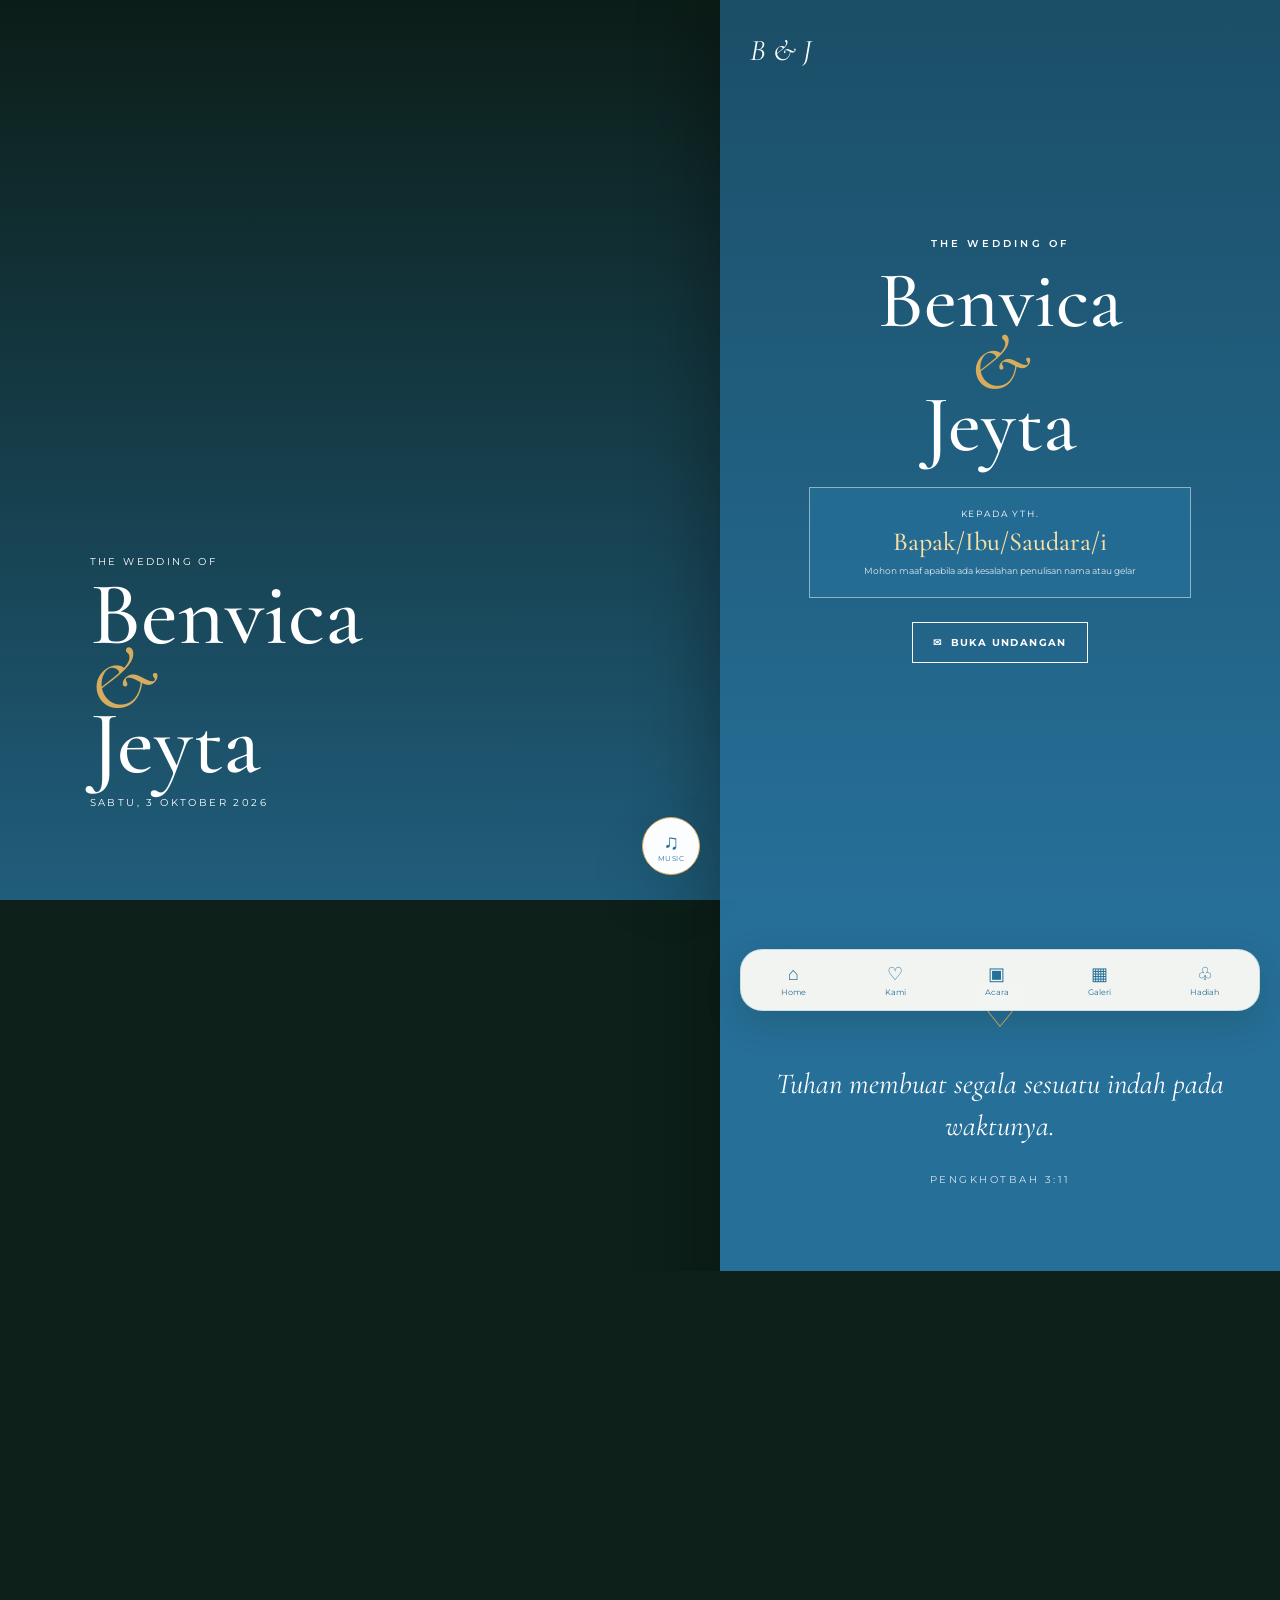
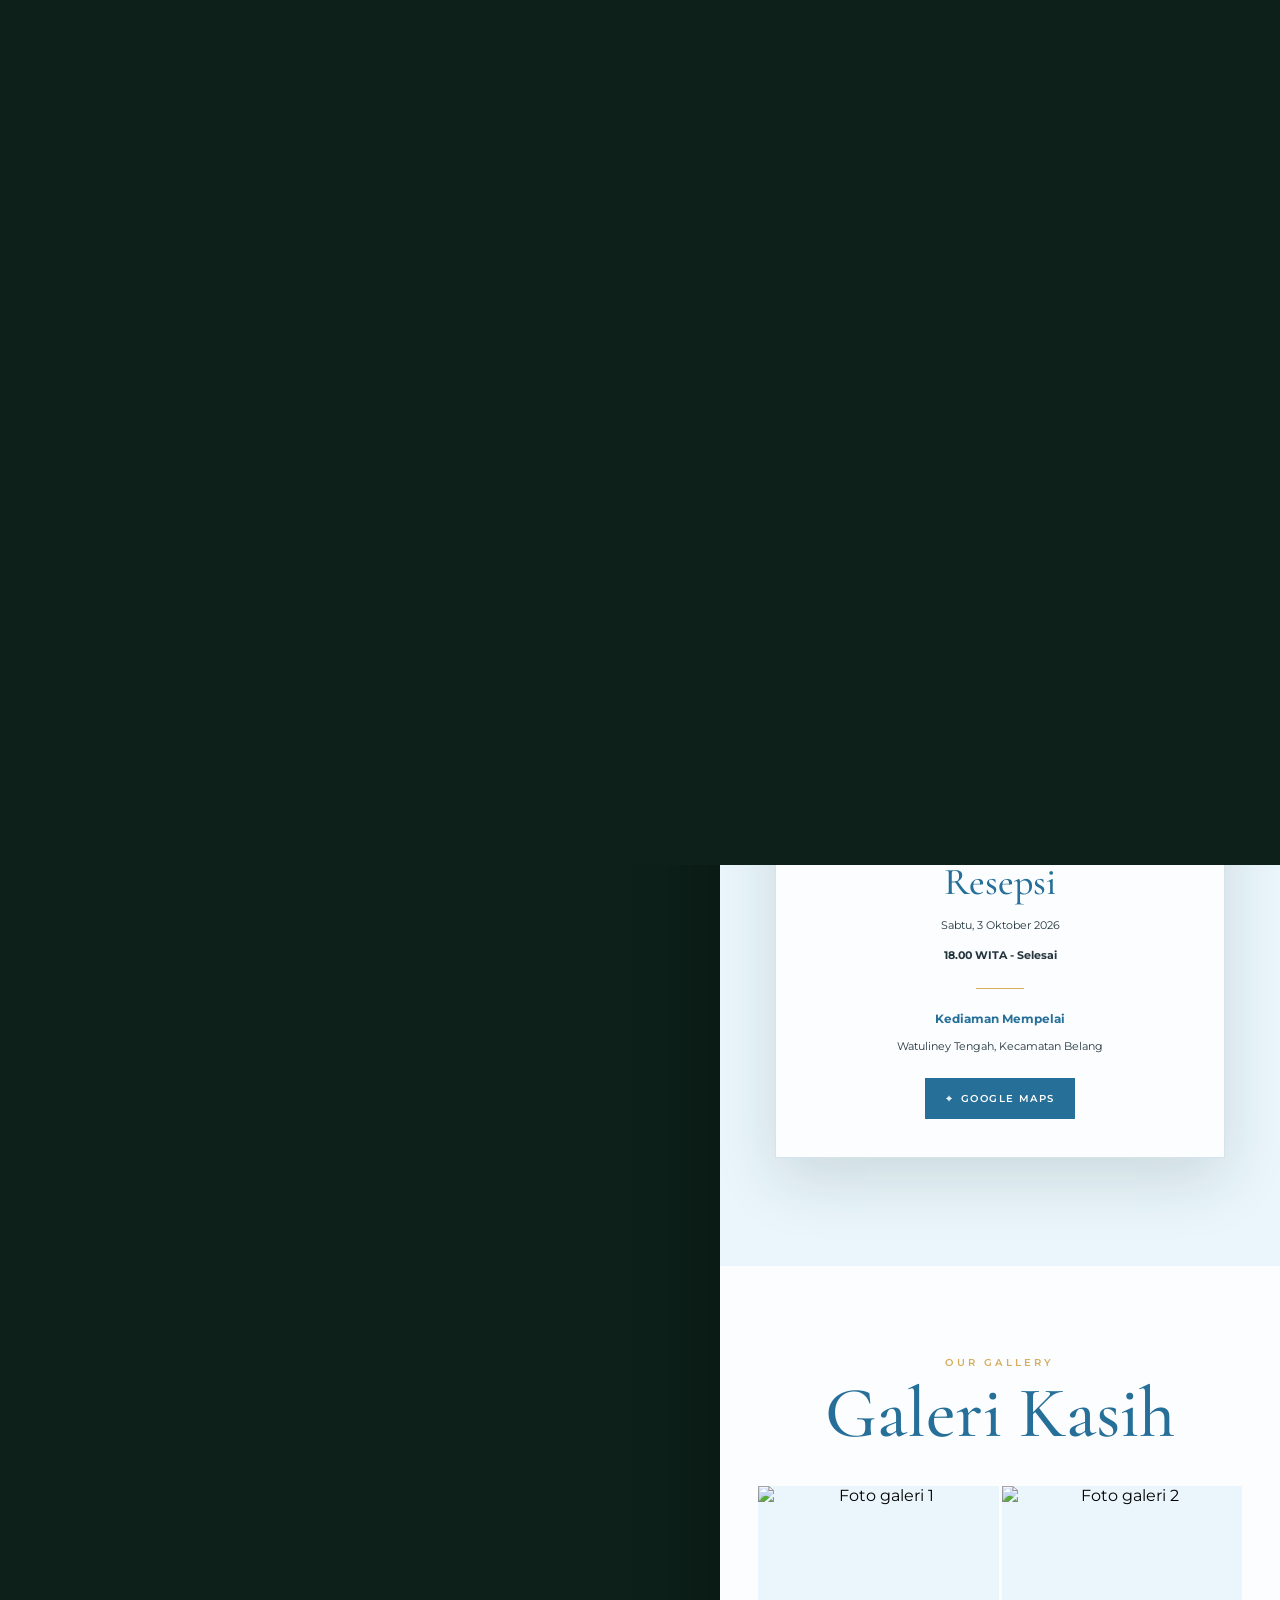
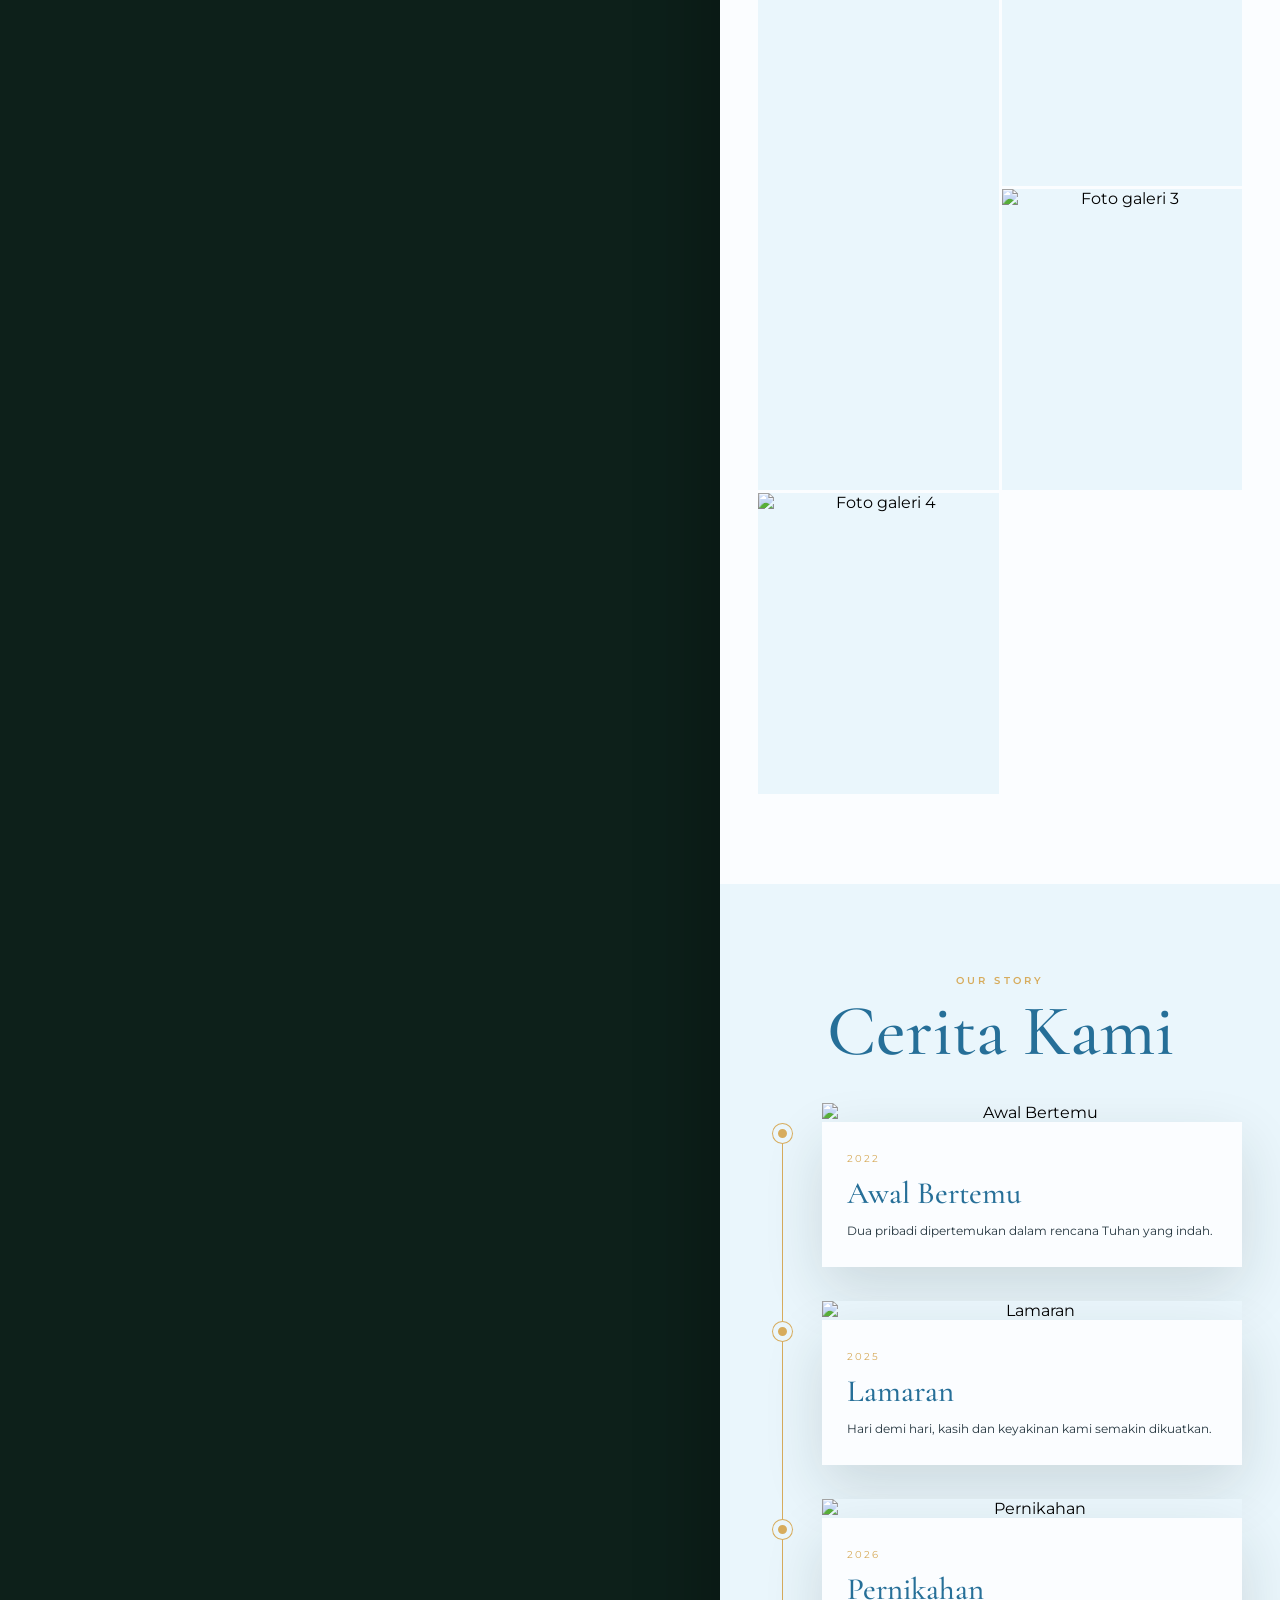
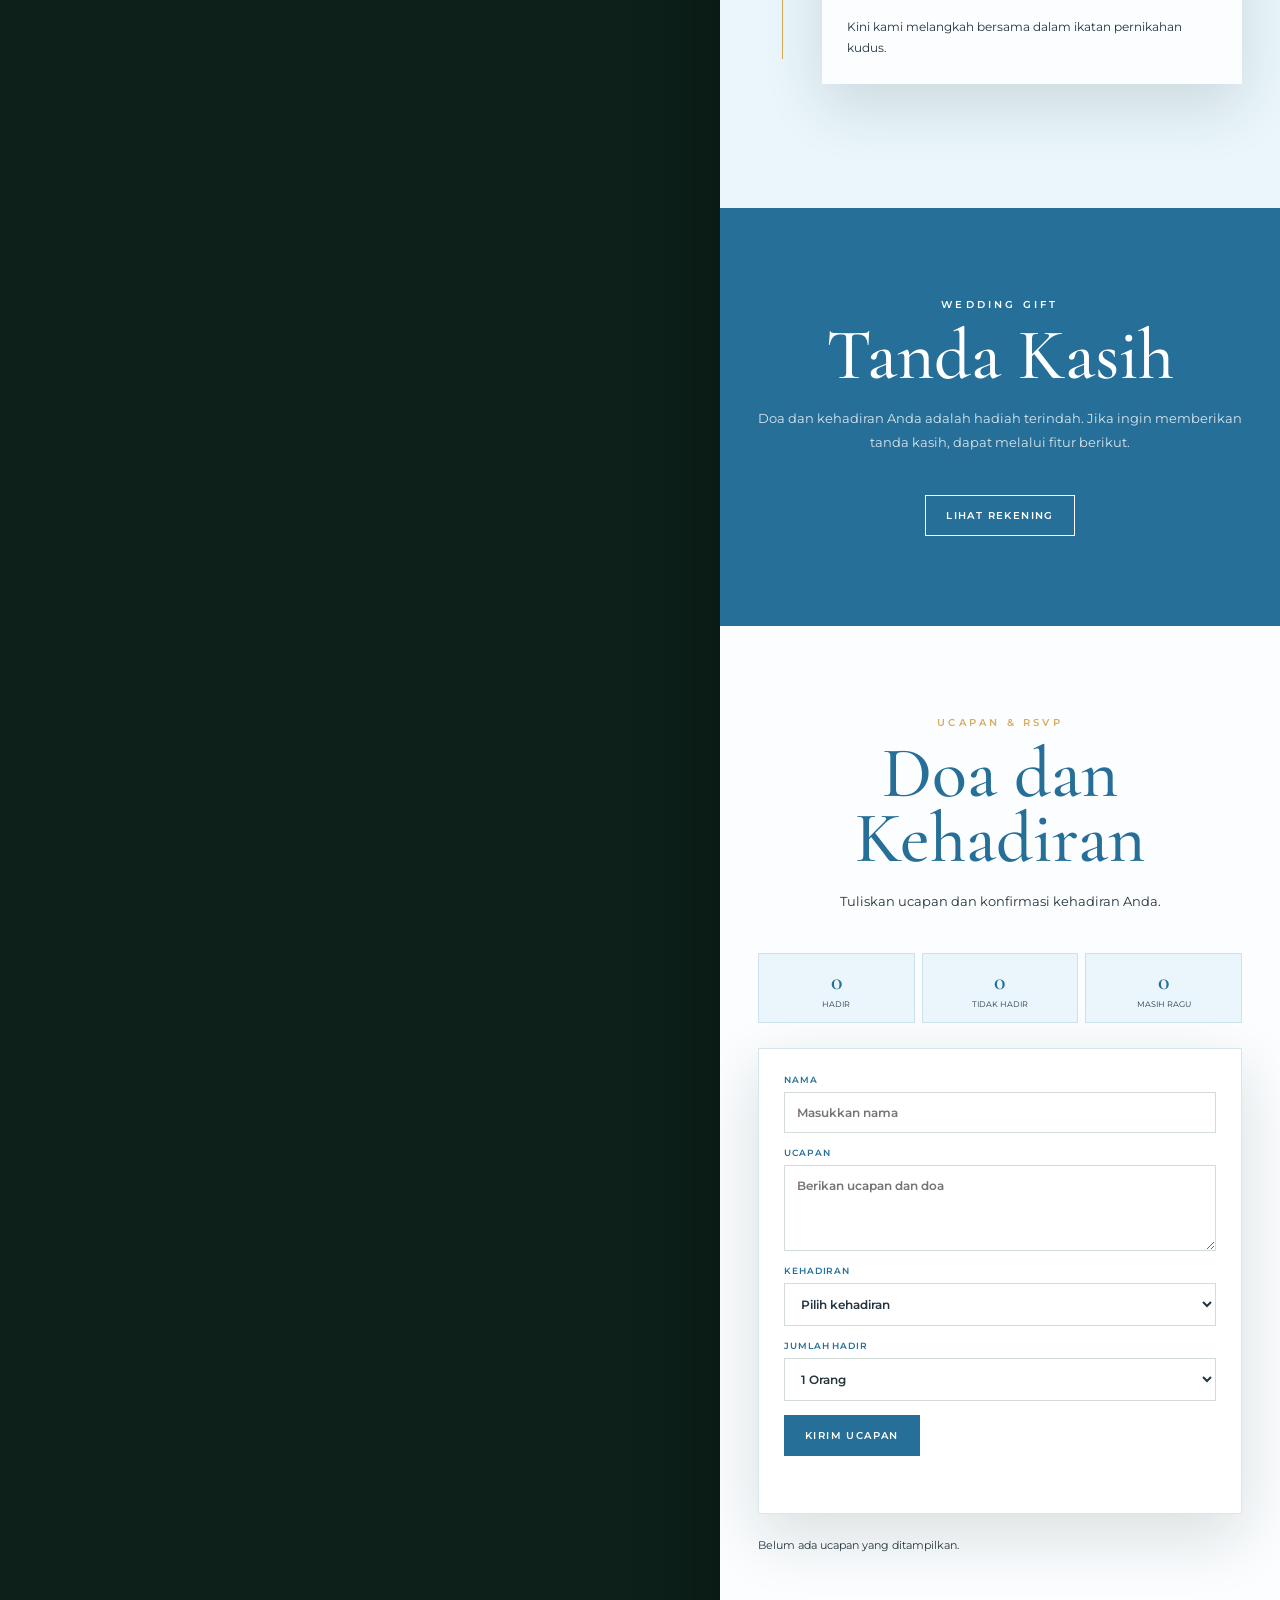
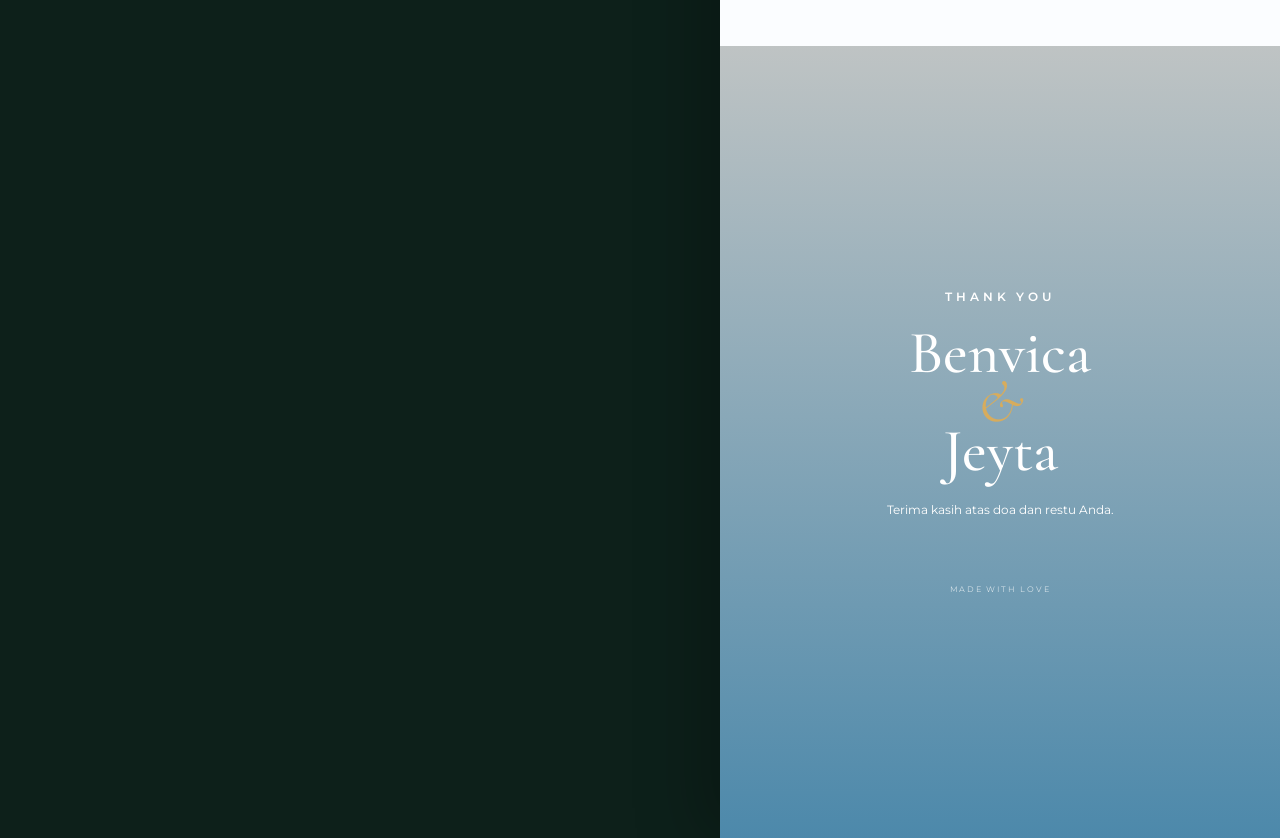
==== commit 676db207: "Add rich invitation link preview" ====
--- a/docs/index.html
+++ b/docs/index.html
@@ -4,14 +4,28 @@
   <meta charset="UTF-8">
   <meta name="viewport" content="width=device-width,initial-scale=1,viewport-fit=cover">
   <meta name="theme-color" content="#2b769f">
-  <title>Undangan Pernikahan Digital</title>
-  <meta name="description" content="Undangan pernikahan digital">
-  <meta property="og:title" content="Undangan Pernikahan Digital">
-  <meta property="og:description" content="Dengan penuh sukacita, kami mengundang Anda ke hari bahagia kami.">
+  <title>Benvica &amp; Jeyta — Undangan Pernikahan</title>
+  <meta name="description" content="Dengan penuh sukacita, Benvica dan Jeyta mengundang Anda ke hari bahagia mereka pada 3 Oktober 2026.">
+  <link rel="canonical" href="https://hiijee220.github.io/undangan-pernikahan/">
+  <meta property="og:locale" content="id_ID">
   <meta property="og:type" content="website">
+  <meta property="og:site_name" content="Undangan Pernikahan Benvica &amp; Jeyta">
+  <meta property="og:title" content="Benvica &amp; Jeyta — Undangan Pernikahan">
+  <meta property="og:description" content="Dengan penuh sukacita, kami mengundang Anda ke hari bahagia kami pada 3 Oktober 2026.">
+  <meta property="og:url" content="https://hiijee220.github.io/undangan-pernikahan/">
+  <meta property="og:image" content="https://hiijee220.github.io/undangan-pernikahan/og-preview.jpg?v=1">
+  <meta property="og:image:secure_url" content="https://hiijee220.github.io/undangan-pernikahan/og-preview.jpg?v=1">
+  <meta property="og:image:type" content="image/jpeg">
+  <meta property="og:image:width" content="1200">
+  <meta property="og:image:height" content="630">
+  <meta property="og:image:alt" content="Foto Benvica dan Jeyta">
+  <meta name="twitter:card" content="summary_large_image">
+  <meta name="twitter:title" content="Benvica &amp; Jeyta — Undangan Pernikahan">
+  <meta name="twitter:description" content="Kami mengundang Anda ke hari bahagia kami pada 3 Oktober 2026.">
+  <meta name="twitter:image" content="https://hiijee220.github.io/undangan-pernikahan/og-preview.jpg?v=1">
   <link rel="preconnect" href="https://fonts.googleapis.com">
   <link rel="preconnect" href="https://fonts.gstatic.com" crossorigin>
-  <link rel="stylesheet" href="style.css?v=21">
+  <link rel="stylesheet" href="style.css?v=25">
 </head>
 <body class="is-locked">
   <div class="page-loader" id="pageLoader" aria-hidden="true"><span>B &amp; J</span></div>
@@ -78,6 +92,6 @@
   <nav class="bottom-nav" aria-label="Navigasi undangan"><a href="#home"><span>⌂</span><small data-k="navHome">Home</small></a><a href="#couple"><span>♡</span><small data-k="navCouple">Kami</small></a><a href="#events"><span>▣</span><small data-k="navEvent">Acara</small></a><a href="#gallerySection"><span>▦</span><small data-k="navGallery">Galeri</small></a><a href="#gift"><span>♧</span><small data-k="navGift">Hadiah</small></a></nav>
   <div class="lightbox" id="lightbox" hidden><button id="lightboxClose" aria-label="Tutup">×</button><img id="lightboxImage" alt="Foto galeri diperbesar"><button id="lightboxPrev" class="lightbox-arrow prev" aria-label="Foto sebelumnya">‹</button><button id="lightboxNext" class="lightbox-arrow next" aria-label="Foto selanjutnya">›</button></div>
   <div class="toast" id="toast" role="status"></div>
-  <script type="module" src="app.js?v=23"></script>
+  <script type="module" src="app.js?v=24"></script>
 </body>
 </html>
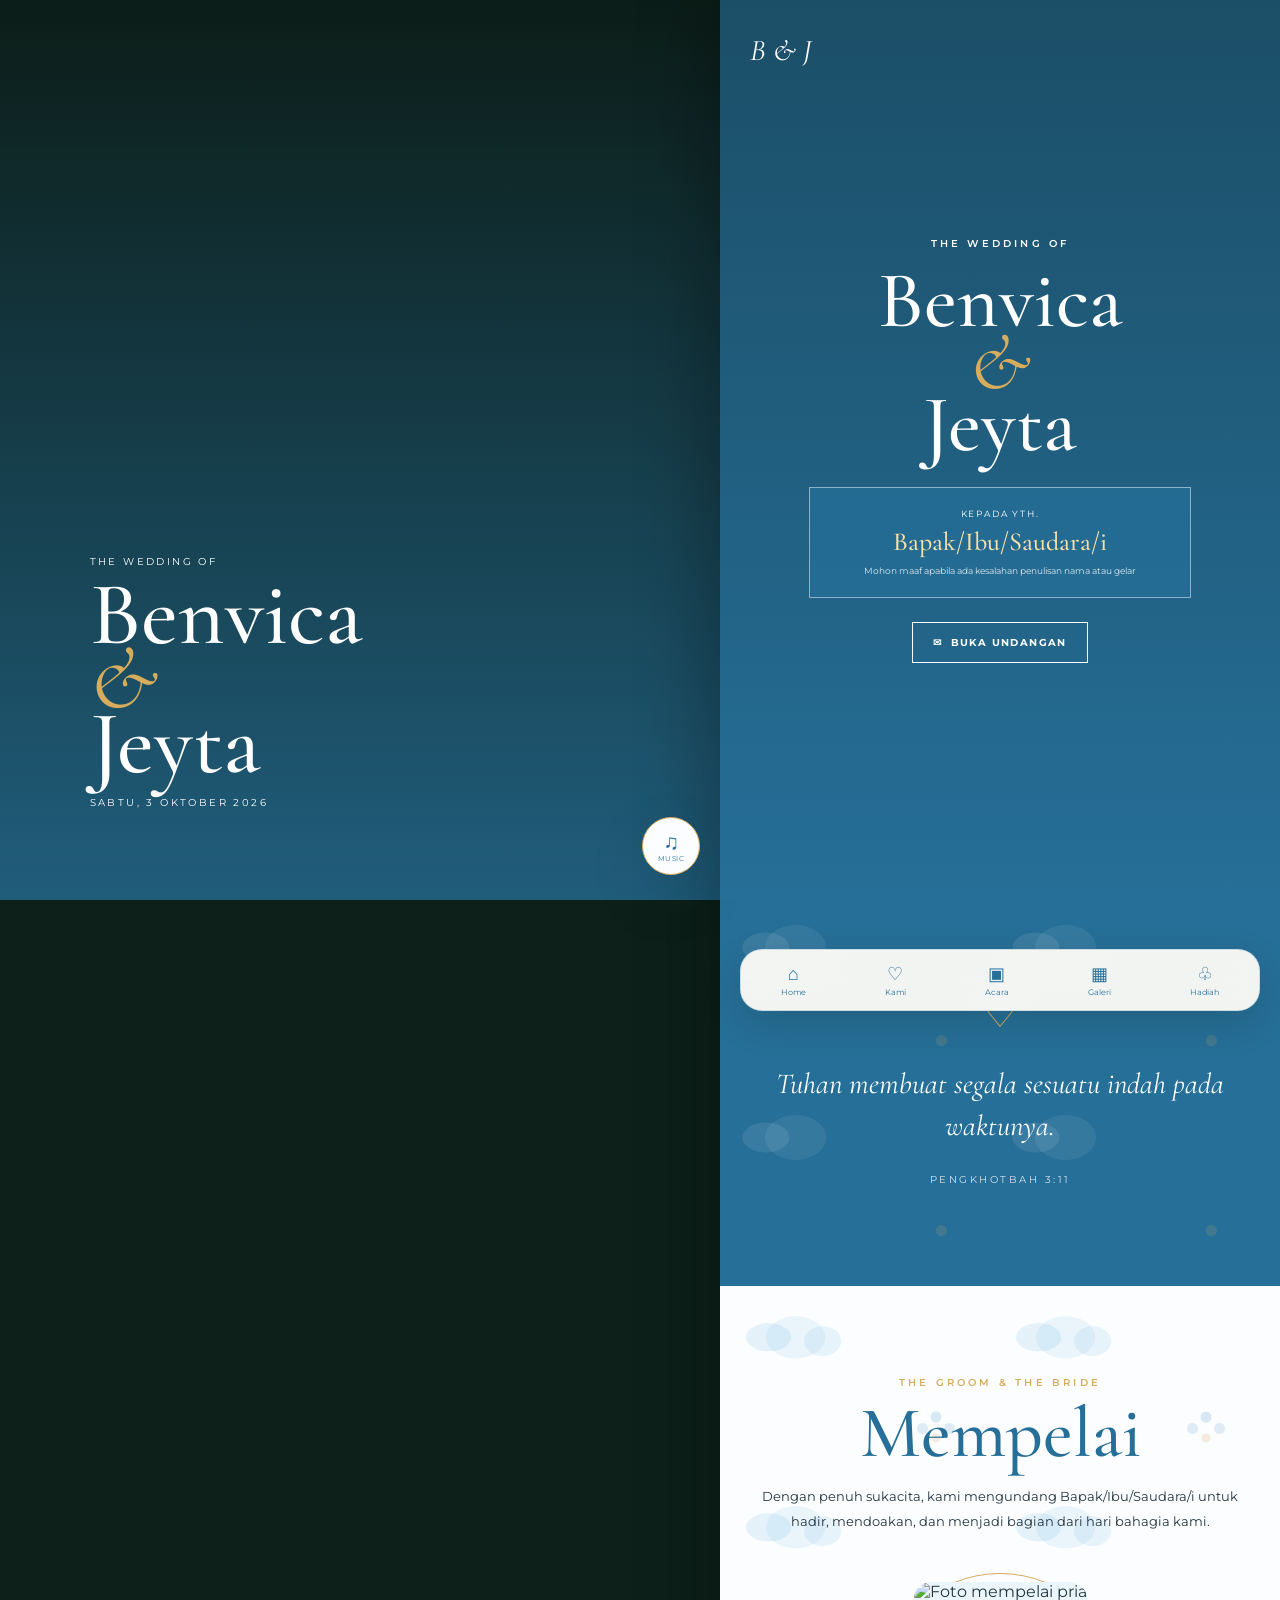
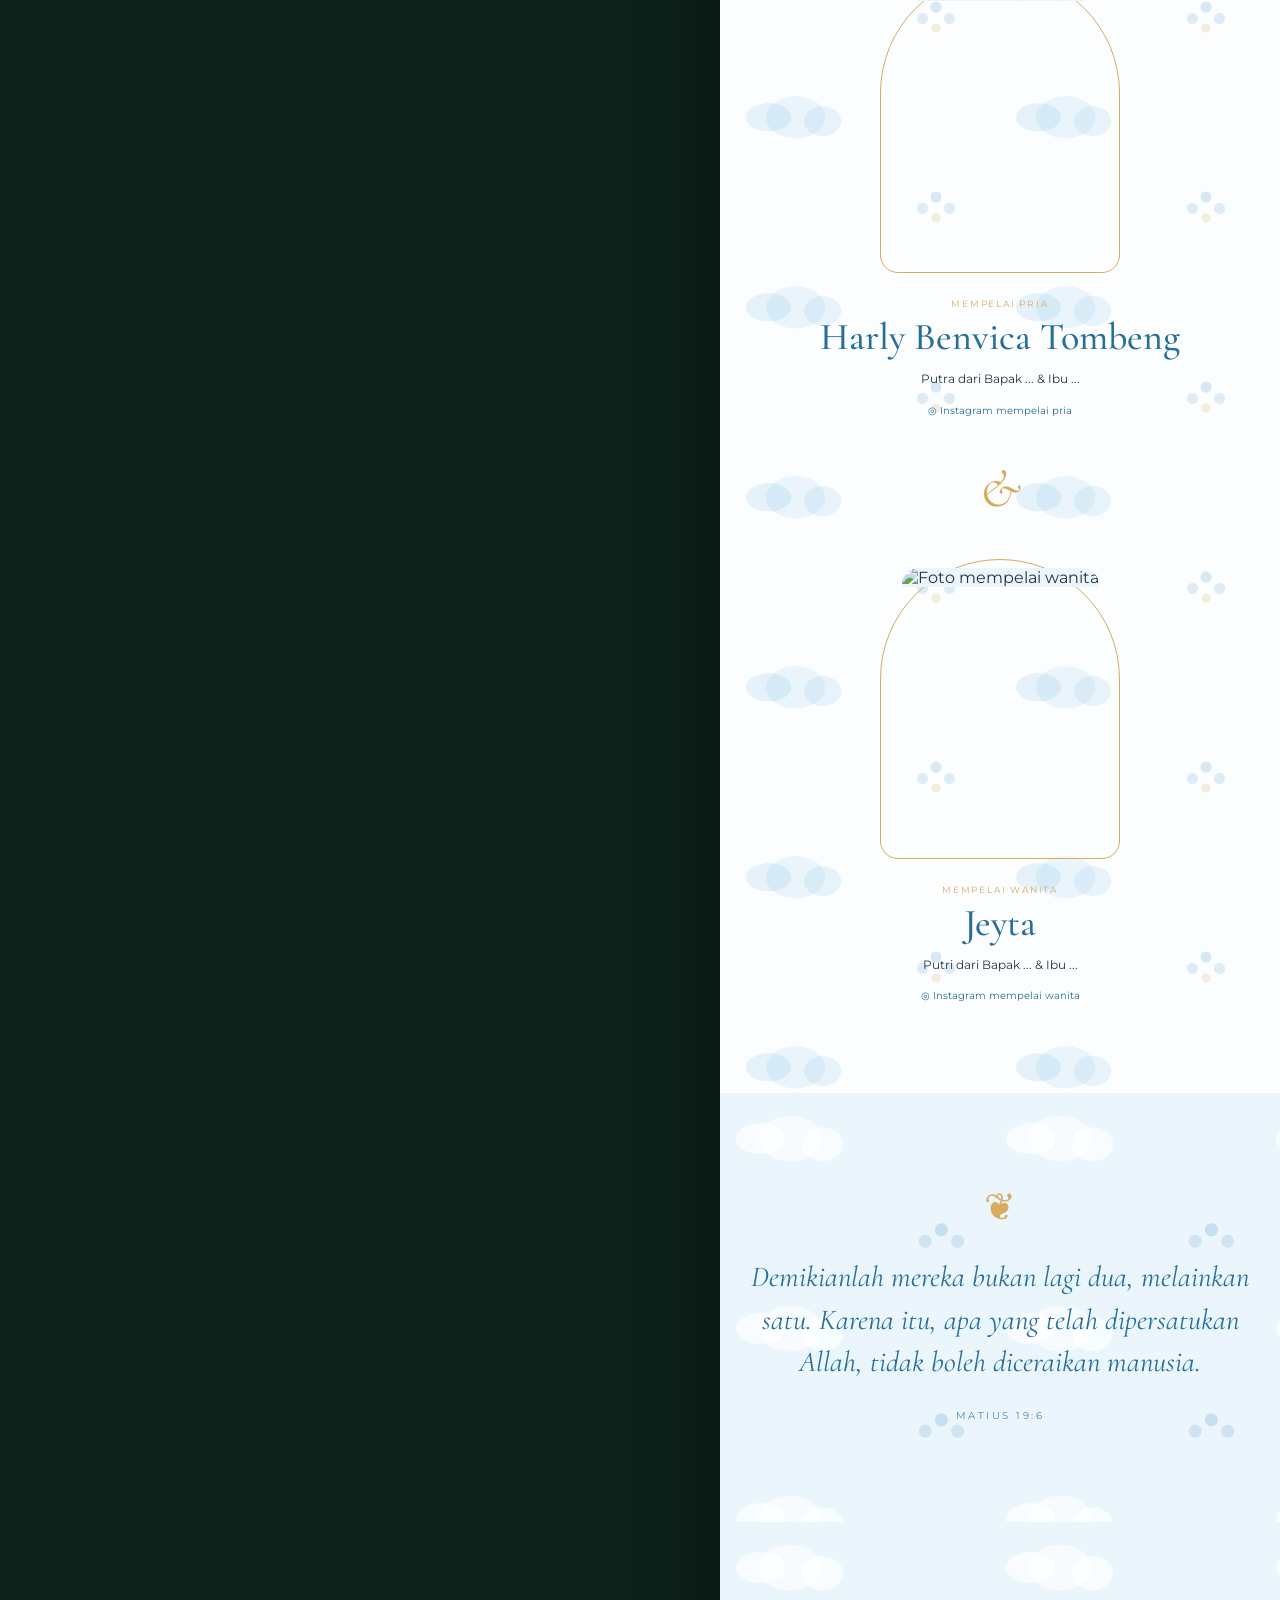
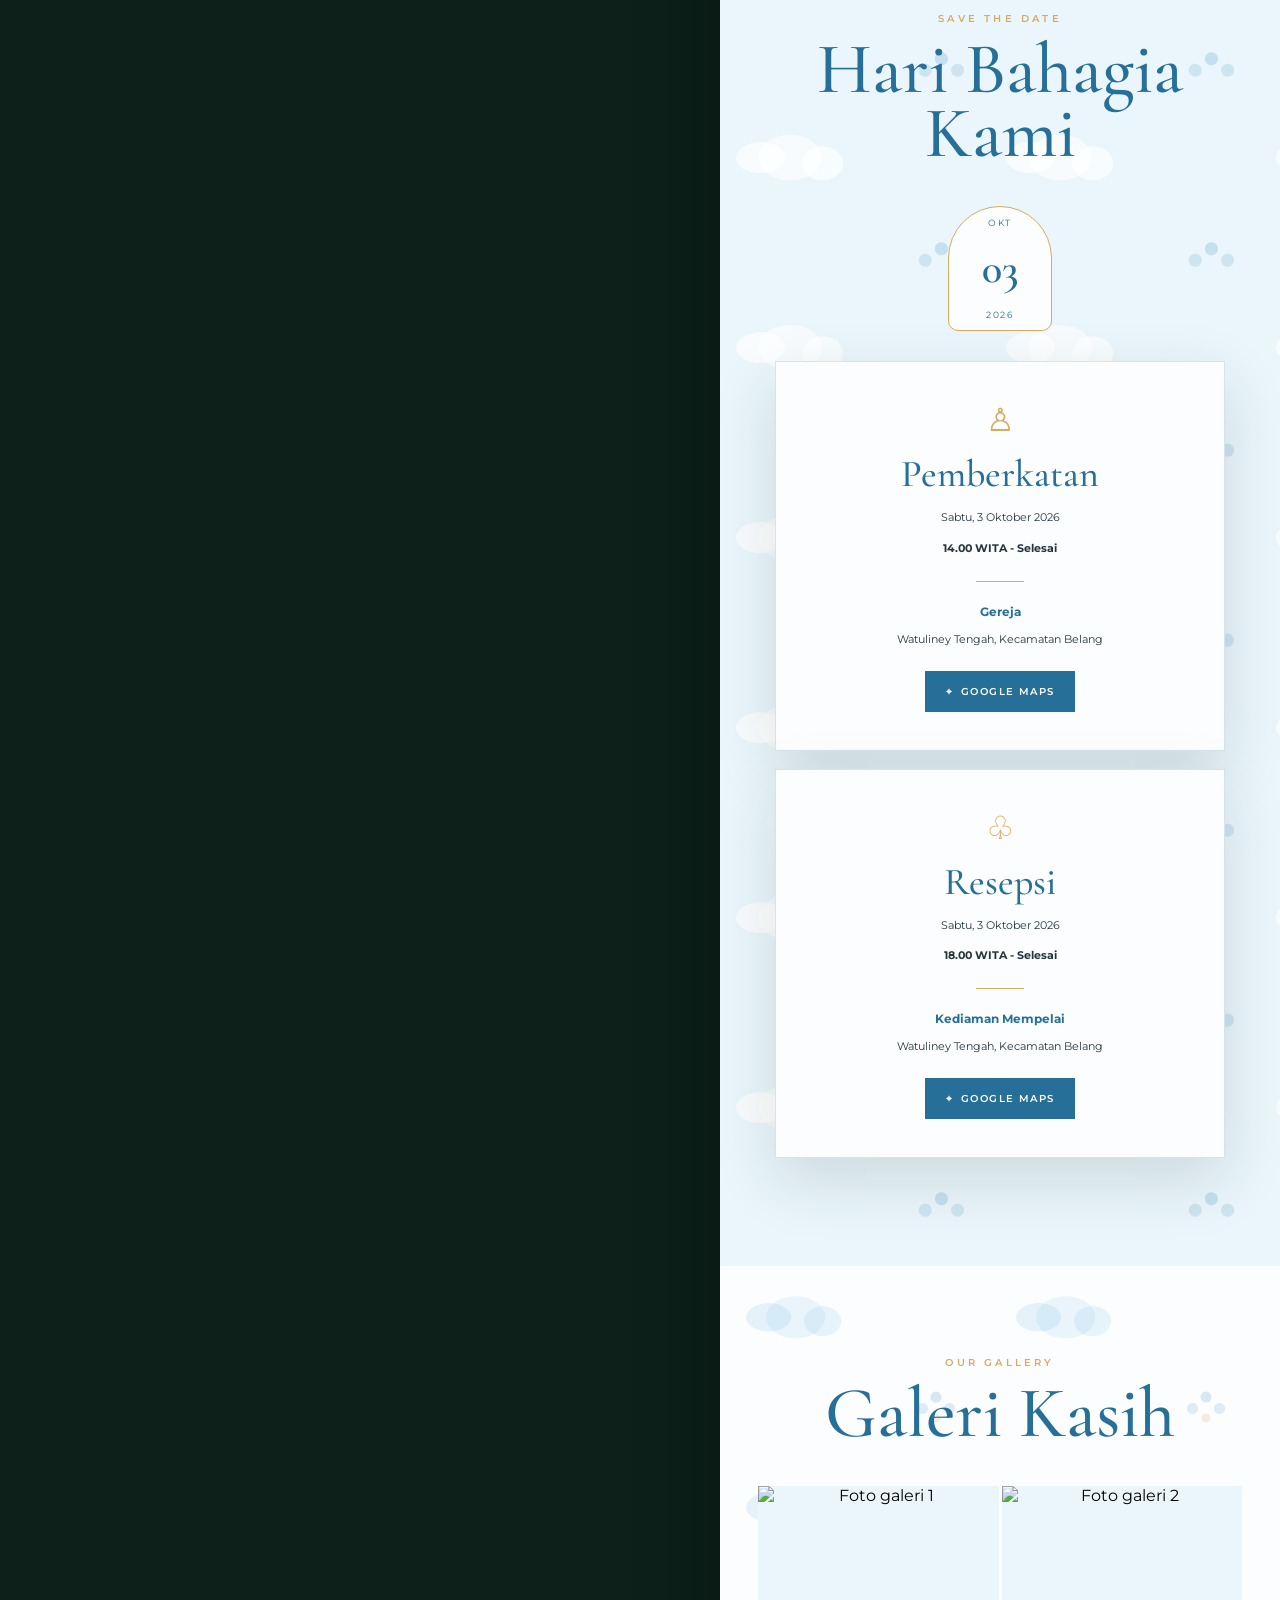
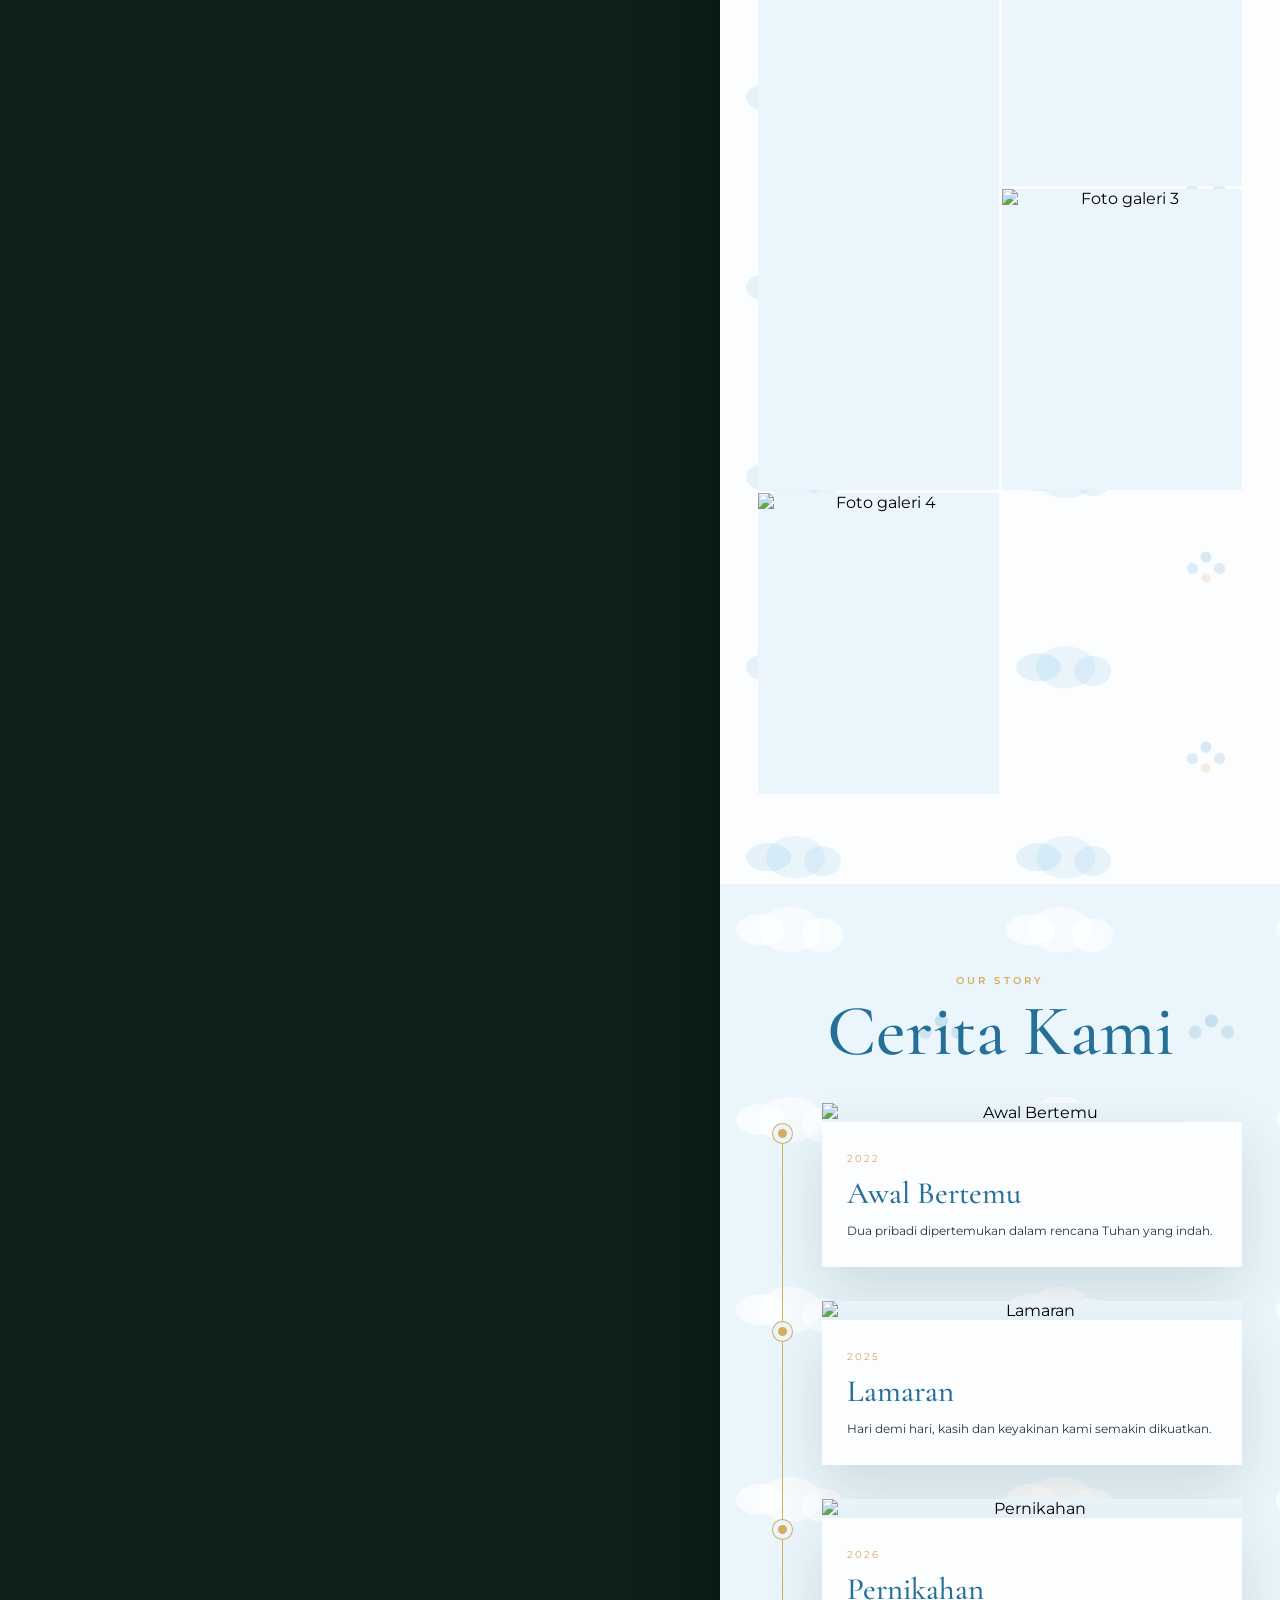
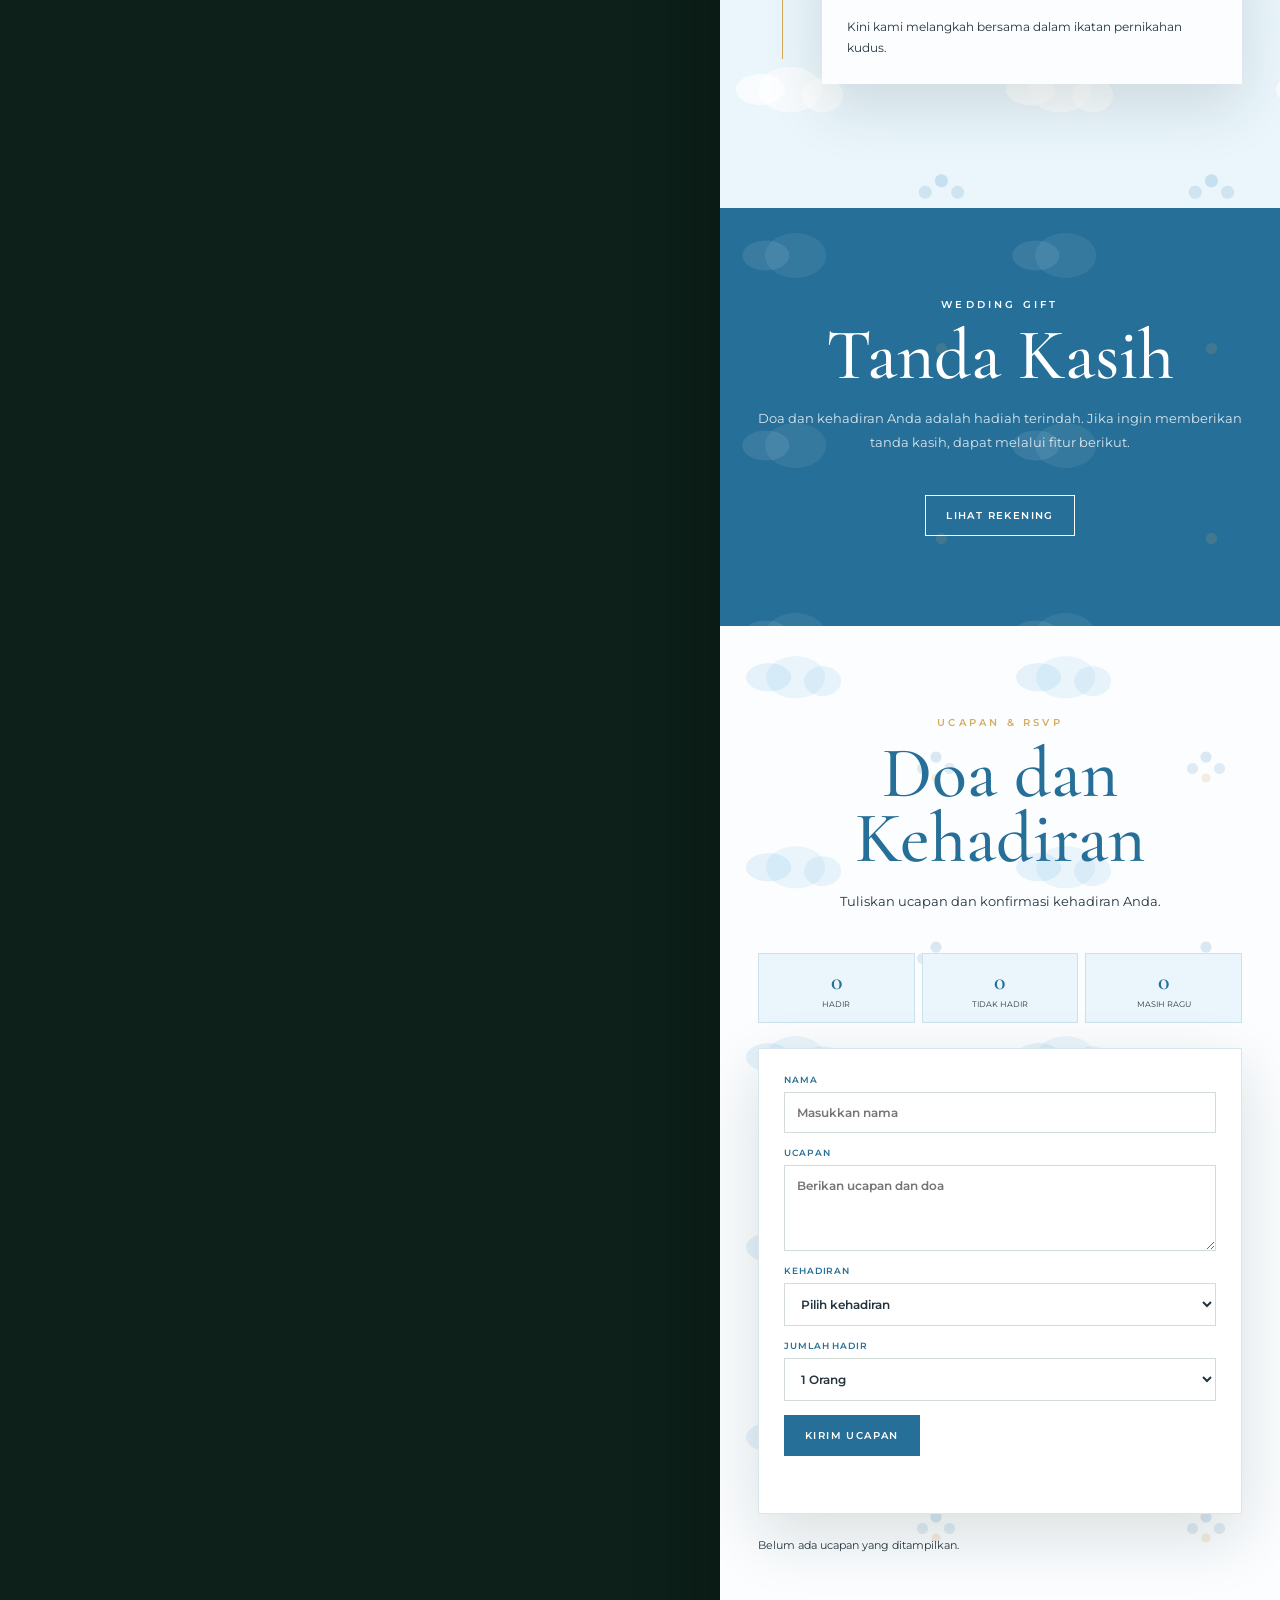
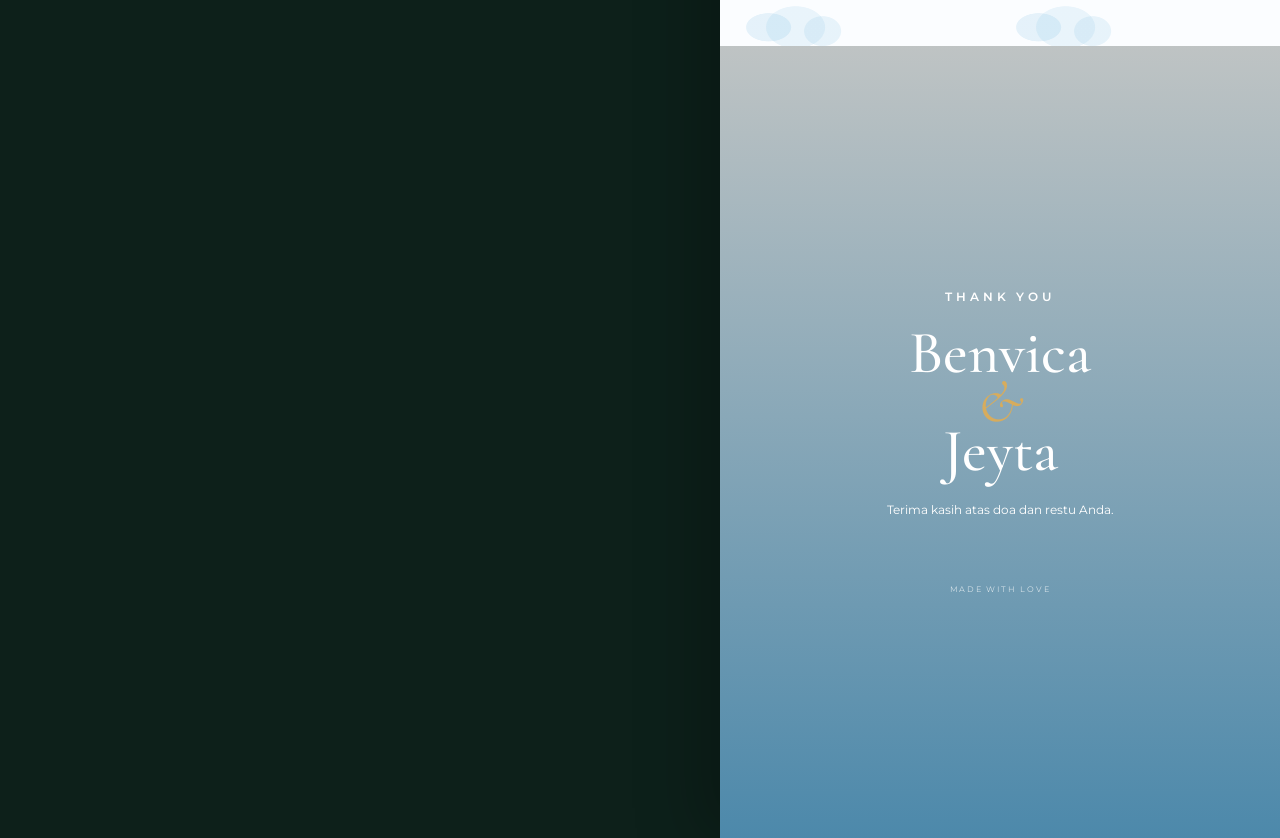
==== commit cf67e257: "Refresh animation assets" ====
--- a/docs/index.html
+++ b/docs/index.html
@@ -25,7 +25,7 @@
   <meta name="twitter:image" content="https://hiijee220.github.io/undangan-pernikahan/og-preview.jpg?v=1">
   <link rel="preconnect" href="https://fonts.googleapis.com">
   <link rel="preconnect" href="https://fonts.gstatic.com" crossorigin>
-  <link rel="stylesheet" href="style.css?v=25">
+  <link rel="stylesheet" href="style.css?v=26">
 </head>
 <body class="is-locked">
   <div class="page-loader" id="pageLoader" aria-hidden="true"><span>B &amp; J</span></div>
@@ -92,6 +92,6 @@
   <nav class="bottom-nav" aria-label="Navigasi undangan"><a href="#home"><span>⌂</span><small data-k="navHome">Home</small></a><a href="#couple"><span>♡</span><small data-k="navCouple">Kami</small></a><a href="#events"><span>▣</span><small data-k="navEvent">Acara</small></a><a href="#gallerySection"><span>▦</span><small data-k="navGallery">Galeri</small></a><a href="#gift"><span>♧</span><small data-k="navGift">Hadiah</small></a></nav>
   <div class="lightbox" id="lightbox" hidden><button id="lightboxClose" aria-label="Tutup">×</button><img id="lightboxImage" alt="Foto galeri diperbesar"><button id="lightboxPrev" class="lightbox-arrow prev" aria-label="Foto sebelumnya">‹</button><button id="lightboxNext" class="lightbox-arrow next" aria-label="Foto selanjutnya">›</button></div>
   <div class="toast" id="toast" role="status"></div>
-  <script type="module" src="app.js?v=24"></script>
+  <script type="module" src="app.js?v=25"></script>
 </body>
 </html>
--- a/docs/style.css
+++ b/docs/style.css
@@ -37,3 +37,116 @@
 @media(max-width:700px){.email-login-form,.field-group-grid,.upload-grid{grid-template-columns:1fr}.field-wide{grid-column:auto}.guest-link-row{flex-direction:column}.thumbs{grid-template-columns:repeat(3,1fr)}.admin-card{padding:19px}.admin-wrap{padding-inline:12px}.secondary{margin-left:0}}
 @media(prefers-reduced-motion:reduce){*{scroll-behavior:auto!important;animation-duration:.01ms!important;transition-duration:.01ms!important}.reveal{opacity:1;transform:none}}
 @keyframes revealUp{from{opacity:0;transform:translateY(26px)}to{opacity:1;transform:none}}@keyframes float{50%{transform:translateY(7px)}}@keyframes spin{to{transform:rotate(360deg)}}@keyframes pulse{50%{opacity:.35}}
+
+
+/* Dekorasi latar unik untuk setiap pilihan tema */
+:root{
+  --decor-size:240px 190px;
+  --decor-paper:
+    radial-gradient(ellipse at 18% 25%,rgba(44,111,79,.10) 0 7px,transparent 8px),
+    radial-gradient(ellipse at 24% 31%,rgba(44,111,79,.08) 0 11px,transparent 12px),
+    linear-gradient(62deg,transparent 48%,rgba(91,139,105,.08) 49% 50%,transparent 51%);
+  --decor-soft:
+    radial-gradient(ellipse at 80% 23%,rgba(44,111,79,.14) 0 8px,transparent 9px),
+    radial-gradient(ellipse at 74% 31%,rgba(44,111,79,.10) 0 12px,transparent 13px),
+    linear-gradient(118deg,transparent 48%,rgba(91,139,105,.10) 49% 50%,transparent 51%);
+  --decor-dark:
+    radial-gradient(ellipse at 16% 26%,rgba(255,255,255,.07) 0 8px,transparent 9px),
+    radial-gradient(ellipse at 23% 33%,rgba(215,180,106,.10) 0 11px,transparent 12px);
+}
+html[data-theme="sky"]{
+  --decor-size:270px 190px;
+  --decor-paper:
+    radial-gradient(ellipse at 18% 27%,rgba(91,174,219,.14) 0 22px,transparent 23px),
+    radial-gradient(ellipse at 28% 27%,rgba(91,174,219,.11) 0 29px,transparent 30px),
+    radial-gradient(ellipse at 38% 29%,rgba(91,174,219,.12) 0 18px,transparent 19px),
+    radial-gradient(circle at 80% 69%,rgba(56,137,184,.18) 0 5px,transparent 6px),
+    radial-gradient(circle at 75% 75%,rgba(56,137,184,.15) 0 5px,transparent 6px),
+    radial-gradient(circle at 85% 75%,rgba(56,137,184,.15) 0 5px,transparent 6px),
+    radial-gradient(circle at 80% 80%,rgba(215,172,93,.20) 0 4px,transparent 5px);
+  --decor-soft:
+    radial-gradient(ellipse at 15% 24%,rgba(255,255,255,.72) 0 24px,transparent 25px),
+    radial-gradient(ellipse at 26% 24%,rgba(255,255,255,.60) 0 31px,transparent 32px),
+    radial-gradient(ellipse at 38% 27%,rgba(255,255,255,.64) 0 20px,transparent 21px),
+    radial-gradient(circle at 82% 72%,rgba(48,133,181,.20) 0 6px,transparent 7px),
+    radial-gradient(circle at 76% 78%,rgba(48,133,181,.15) 0 6px,transparent 7px),
+    radial-gradient(circle at 88% 78%,rgba(48,133,181,.15) 0 6px,transparent 7px);
+  --decor-dark:
+    radial-gradient(ellipse at 17% 25%,rgba(255,255,255,.09) 0 23px,transparent 24px),
+    radial-gradient(ellipse at 28% 25%,rgba(255,255,255,.07) 0 30px,transparent 31px),
+    radial-gradient(circle at 82% 74%,rgba(215,172,93,.16) 0 5px,transparent 6px);
+}
+html[data-theme="rose"]{
+  --decor-size:210px 210px;
+  --decor-paper:
+    radial-gradient(ellipse at 25% 30%,rgba(196,112,137,.13) 0 13px,transparent 14px),
+    radial-gradient(ellipse at 34% 39%,rgba(196,112,137,.10) 0 15px,transparent 16px),
+    radial-gradient(ellipse at 74% 72%,rgba(115,61,77,.09) 0 11px,transparent 12px);
+  --decor-soft:
+    radial-gradient(ellipse at 22% 28%,rgba(255,255,255,.72) 0 15px,transparent 16px),
+    radial-gradient(ellipse at 34% 38%,rgba(201,149,159,.19) 0 18px,transparent 19px),
+    radial-gradient(ellipse at 76% 74%,rgba(115,61,77,.12) 0 12px,transparent 13px);
+  --decor-dark:
+    radial-gradient(ellipse at 24% 30%,rgba(255,255,255,.08) 0 14px,transparent 15px),
+    radial-gradient(ellipse at 35% 40%,rgba(201,149,159,.13) 0 17px,transparent 18px);
+}
+html[data-theme="navy"]{
+  --decor-size:160px 160px;
+  --decor-paper:
+    radial-gradient(circle at 20% 20%,rgba(28,45,71,.15) 0 2px,transparent 3px),
+    radial-gradient(circle at 75% 68%,rgba(196,166,108,.22) 0 3px,transparent 4px),
+    linear-gradient(45deg,transparent 49%,rgba(28,45,71,.05) 50%,transparent 51%),
+    linear-gradient(-45deg,transparent 49%,rgba(28,45,71,.05) 50%,transparent 51%);
+  --decor-soft:
+    radial-gradient(circle at 18% 22%,rgba(28,45,71,.18) 0 2px,transparent 3px),
+    radial-gradient(circle at 74% 70%,rgba(196,166,108,.25) 0 3px,transparent 4px),
+    linear-gradient(45deg,transparent 49%,rgba(28,45,71,.07) 50%,transparent 51%);
+  --decor-dark:
+    radial-gradient(circle at 18% 22%,rgba(255,255,255,.18) 0 2px,transparent 3px),
+    radial-gradient(circle at 73% 68%,rgba(196,166,108,.24) 0 3px,transparent 4px),
+    linear-gradient(45deg,transparent 49%,rgba(255,255,255,.035) 50%,transparent 51%);
+}
+html[data-theme="sage"]{
+  --decor-size:230px 180px;
+  --decor-paper:
+    radial-gradient(ellipse at 24% 30%,rgba(91,126,105,.14) 0 8px,transparent 9px),
+    radial-gradient(ellipse at 33% 39%,rgba(91,126,105,.10) 0 12px,transparent 13px),
+    linear-gradient(55deg,transparent 49%,rgba(64,89,77,.07) 50%,transparent 51%);
+  --decor-soft:
+    radial-gradient(ellipse at 76% 28%,rgba(64,89,77,.16) 0 9px,transparent 10px),
+    radial-gradient(ellipse at 67% 39%,rgba(64,89,77,.11) 0 13px,transparent 14px),
+    linear-gradient(125deg,transparent 49%,rgba(64,89,77,.08) 50%,transparent 51%);
+  --decor-dark:
+    radial-gradient(ellipse at 22% 31%,rgba(255,255,255,.08) 0 9px,transparent 10px),
+    radial-gradient(ellipse at 32% 41%,rgba(183,154,104,.12) 0 12px,transparent 13px);
+}
+html[data-theme="terracotta"]{
+  --decor-size:250px 210px;
+  --decor-paper:
+    radial-gradient(circle at 21% 28%,rgba(212,163,95,.16) 0 18px,transparent 19px),
+    radial-gradient(circle at 21% 28%,transparent 0 30px,rgba(139,76,60,.09) 31px 33px,transparent 34px),
+    radial-gradient(ellipse at 76% 77%,transparent 0 25px,rgba(139,76,60,.08) 26px 29px,transparent 30px);
+  --decor-soft:
+    radial-gradient(circle at 20% 28%,rgba(212,163,95,.22) 0 19px,transparent 20px),
+    radial-gradient(circle at 20% 28%,transparent 0 32px,rgba(139,76,60,.11) 33px 36px,transparent 37px),
+    radial-gradient(ellipse at 77% 76%,transparent 0 27px,rgba(139,76,60,.10) 28px 31px,transparent 32px);
+  --decor-dark:
+    radial-gradient(circle at 20% 28%,rgba(212,163,95,.14) 0 18px,transparent 19px),
+    radial-gradient(circle at 20% 28%,transparent 0 31px,rgba(255,255,255,.07) 32px 34px,transparent 35px);
+}
+.couple-section,.gallery-section,.rsvp-section{
+  background-color:var(--paper);
+  background-image:var(--decor-paper);
+  background-size:var(--decor-size);
+}
+.event-section,.story-section,.secondary-verse{
+  background-color:var(--soft);
+  background-image:var(--decor-soft);
+  background-size:var(--decor-size);
+}
+.verse-section,.gift-section{
+  background-color:var(--primary);
+  background-image:var(--decor-dark);
+  background-size:var(--decor-size);
+}
+.couple-section>*,.gallery-section>*,.rsvp-section>*,.event-section>*,.story-section>*,.secondary-verse>*,.verse-section>*,.gift-section>*{position:relative;z-index:1}
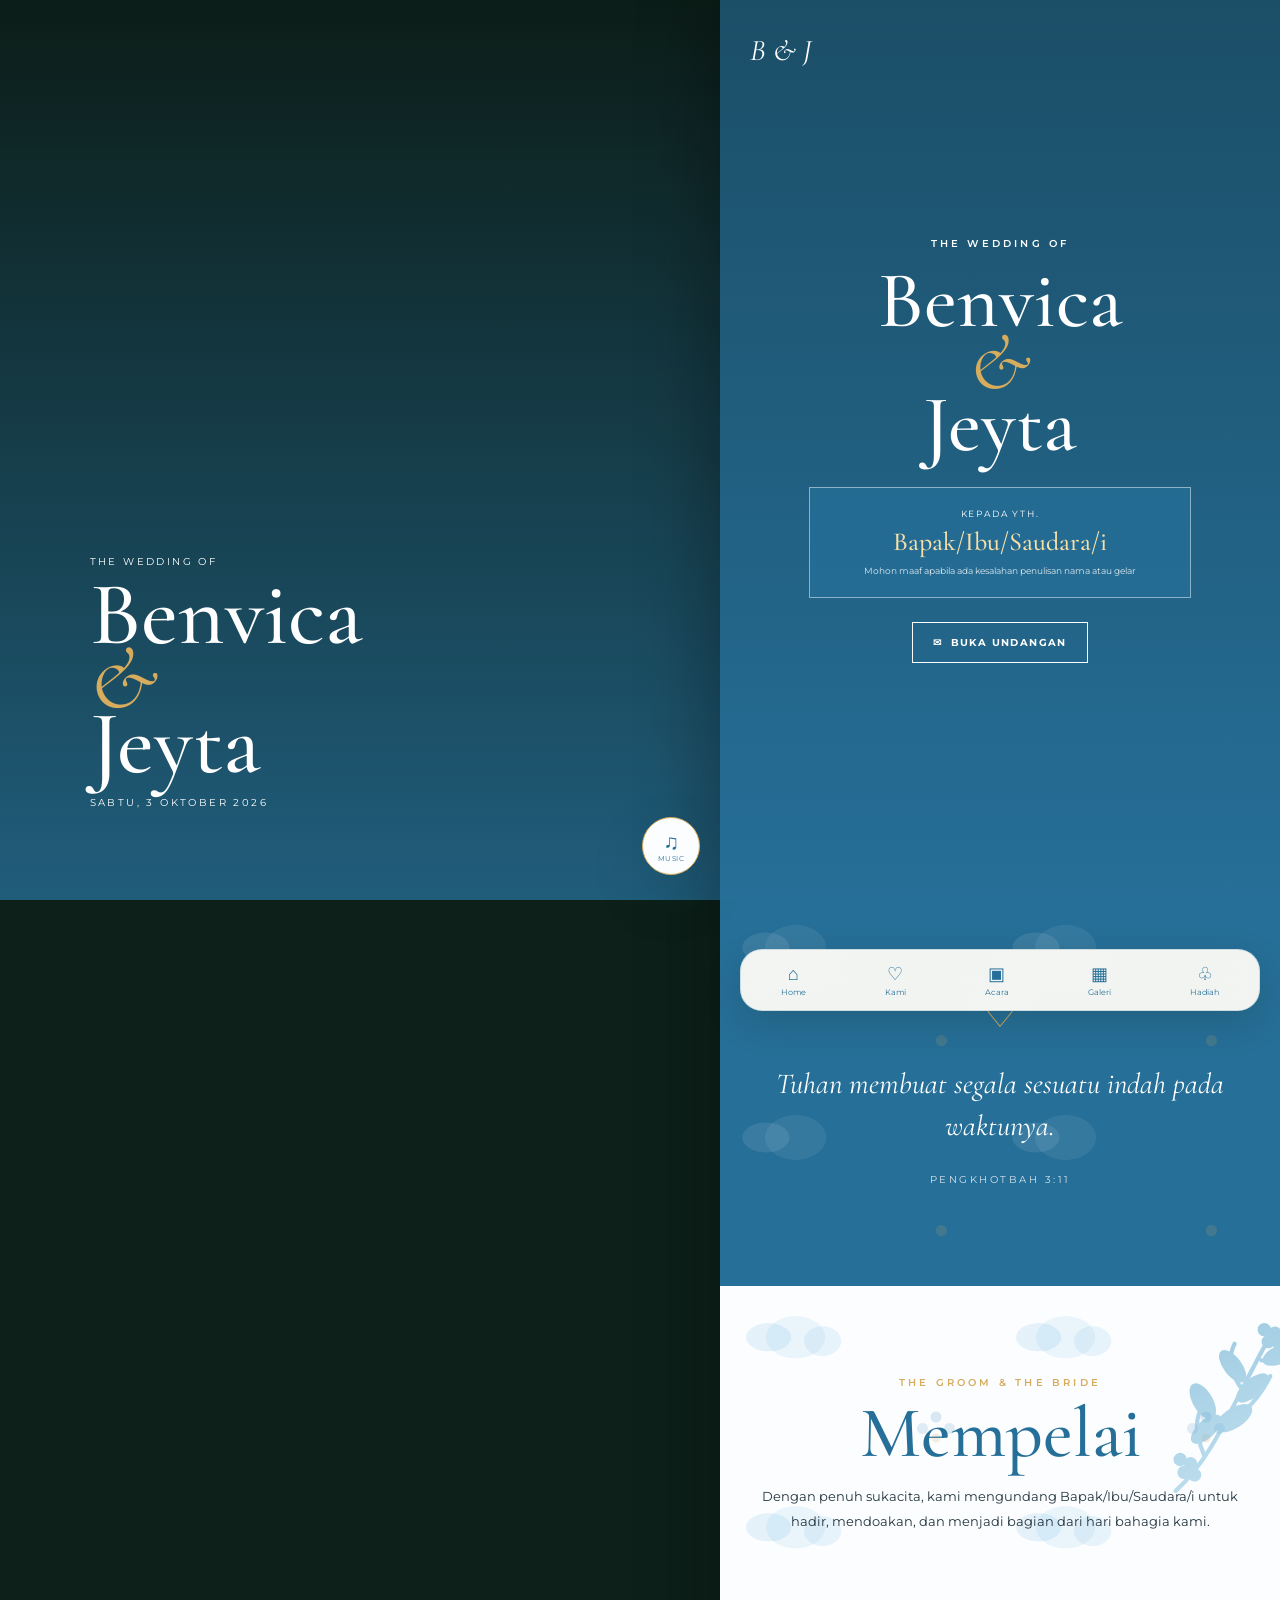
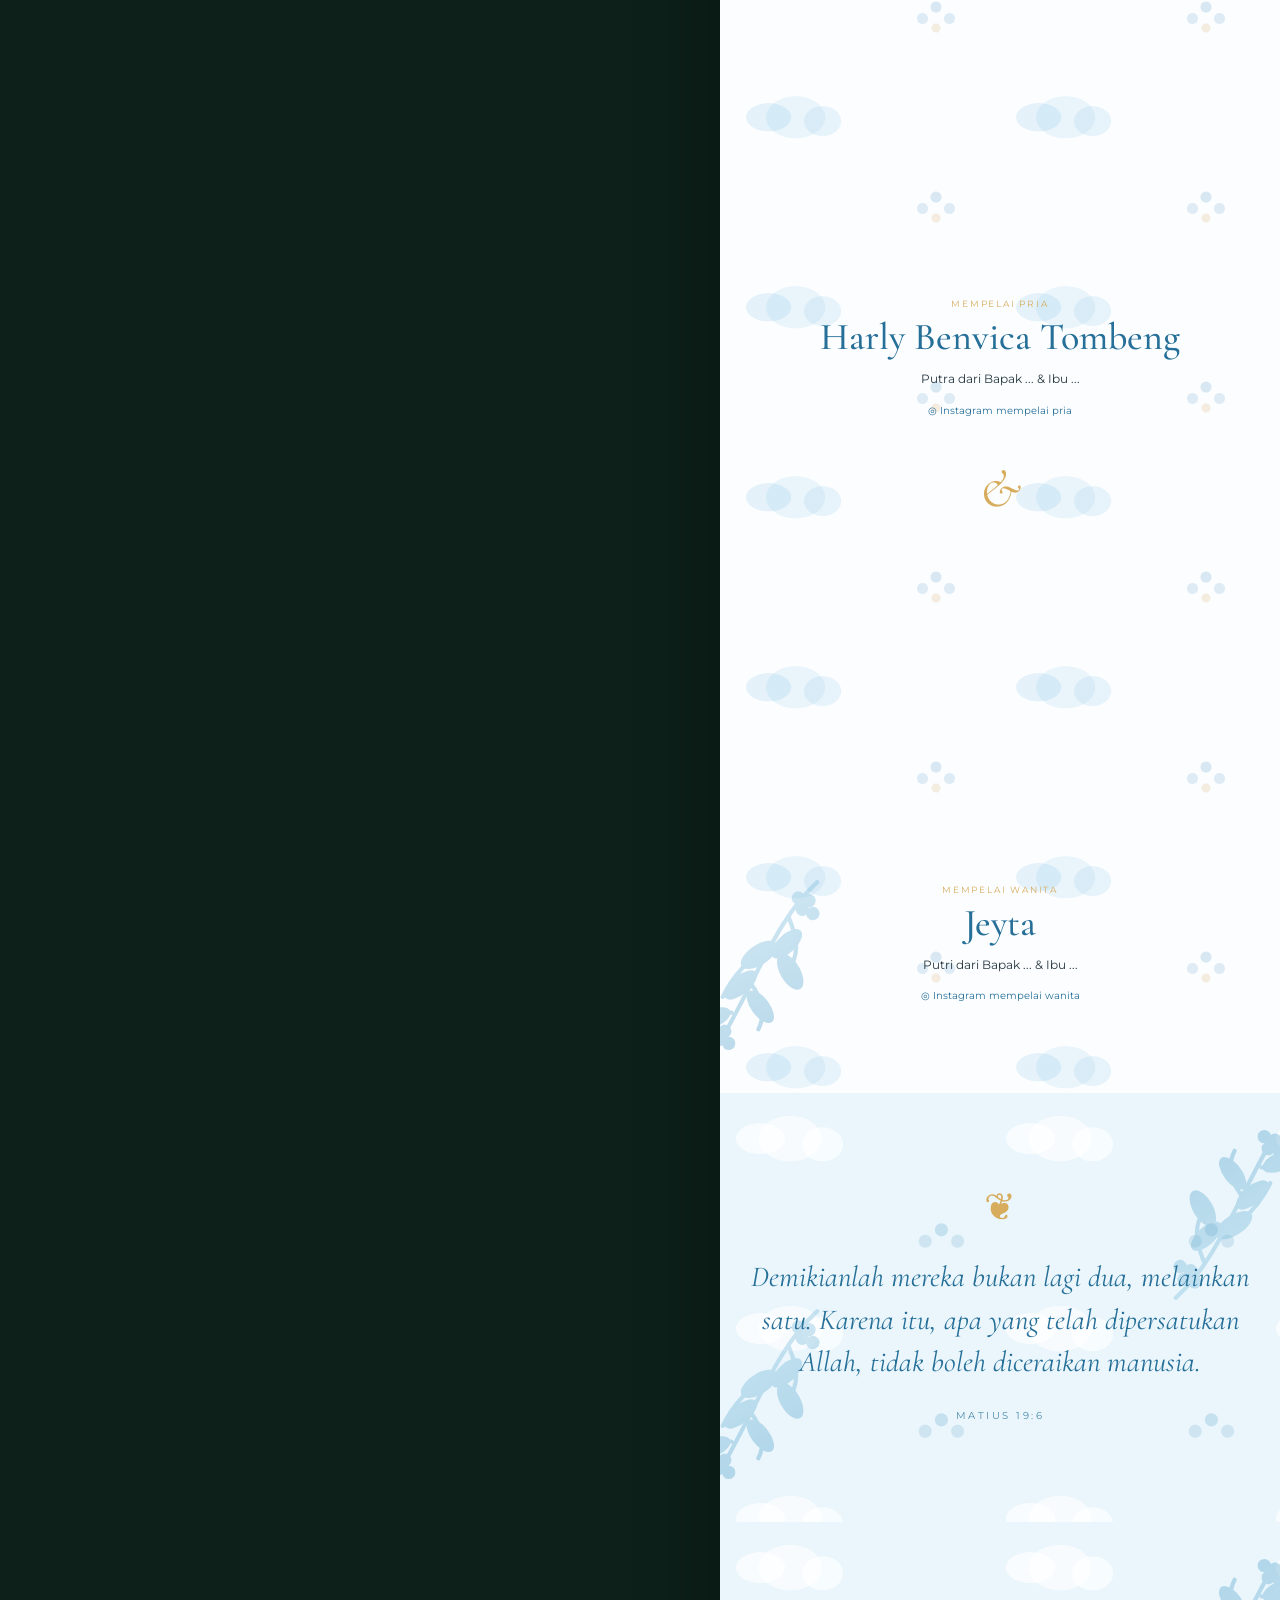
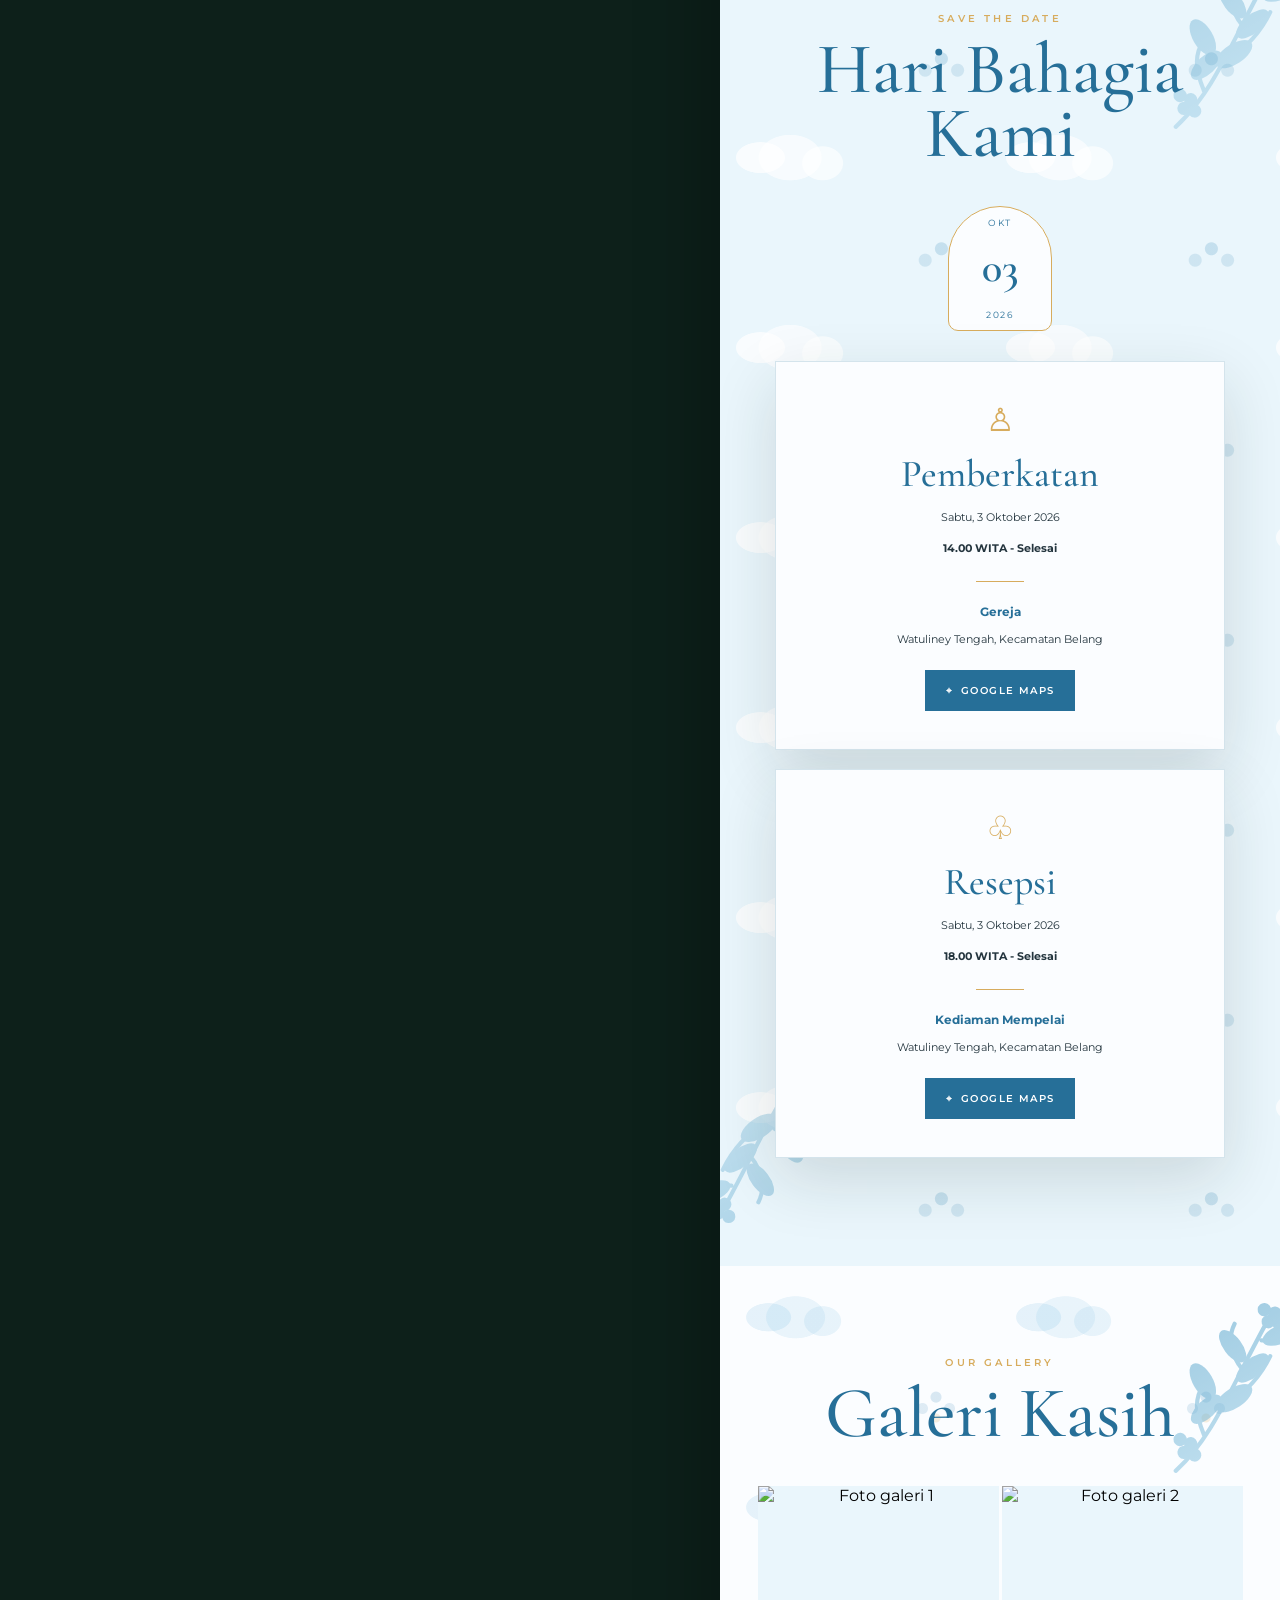
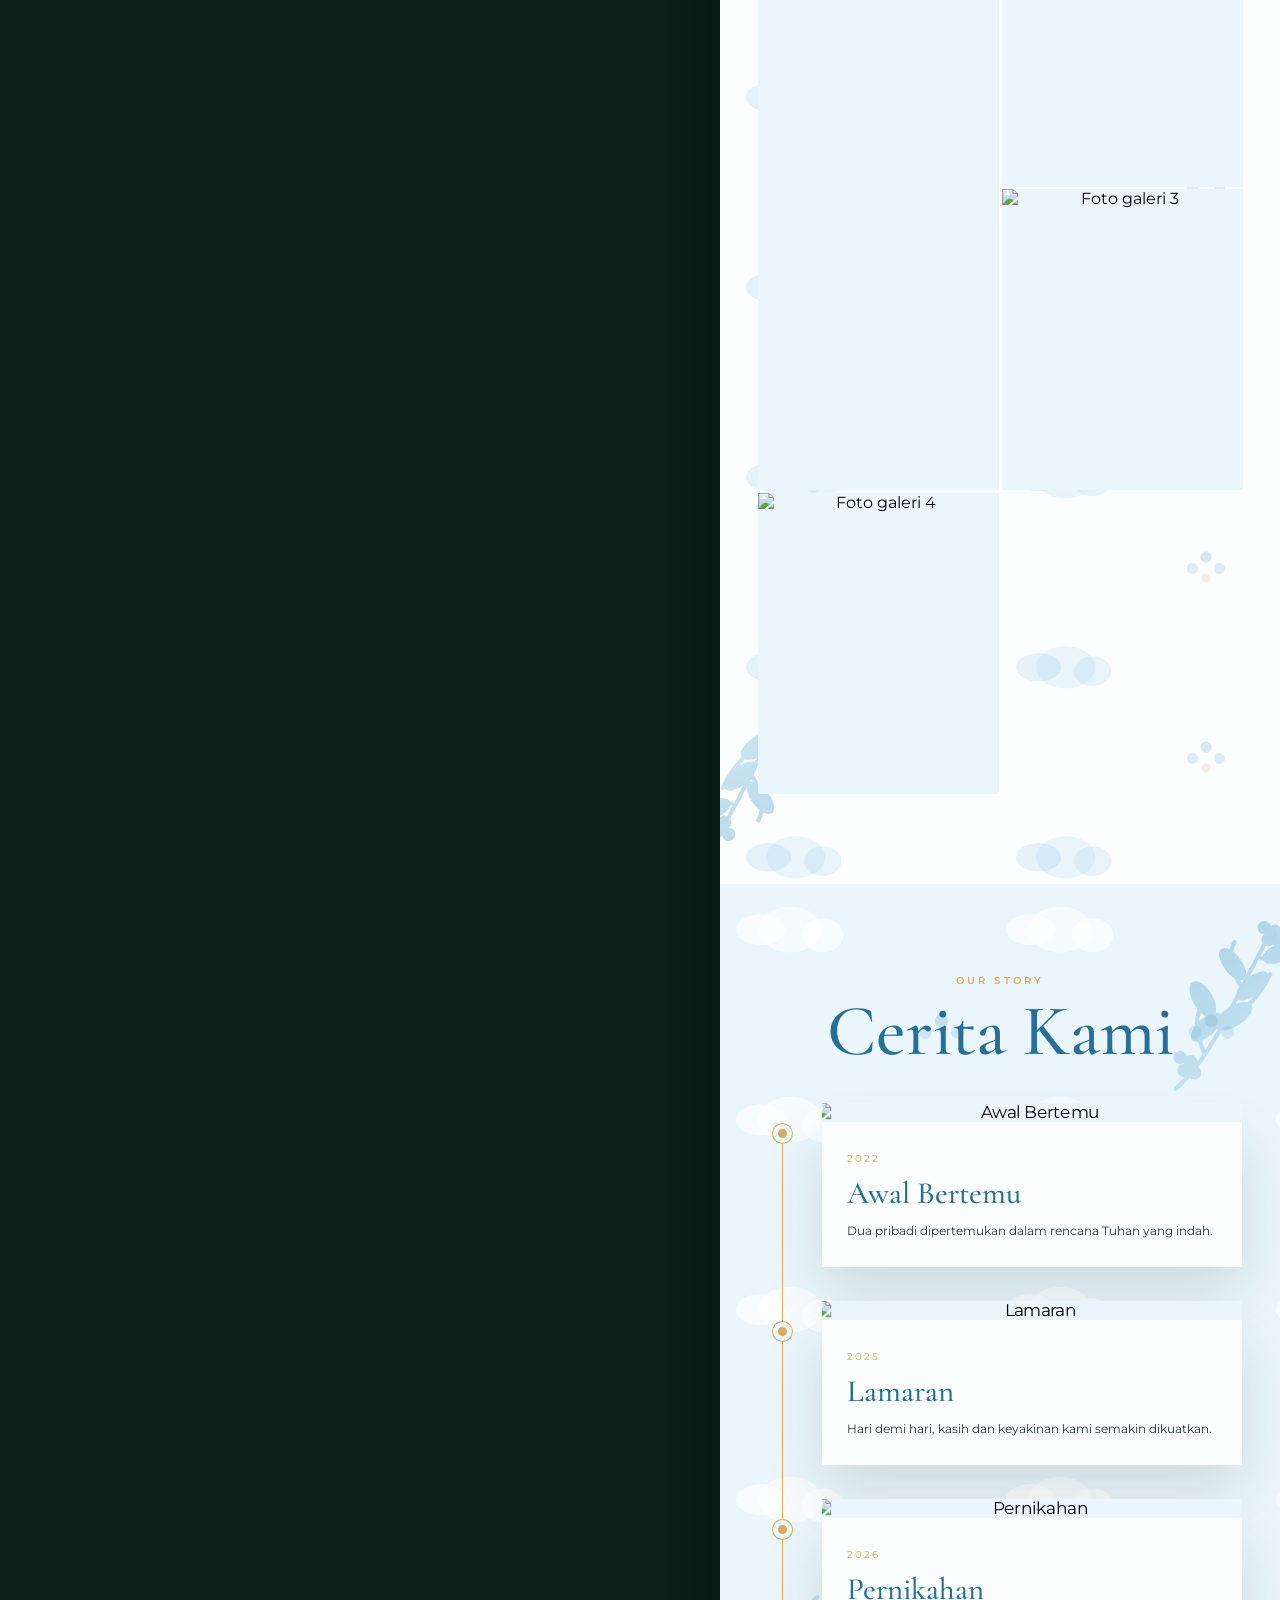
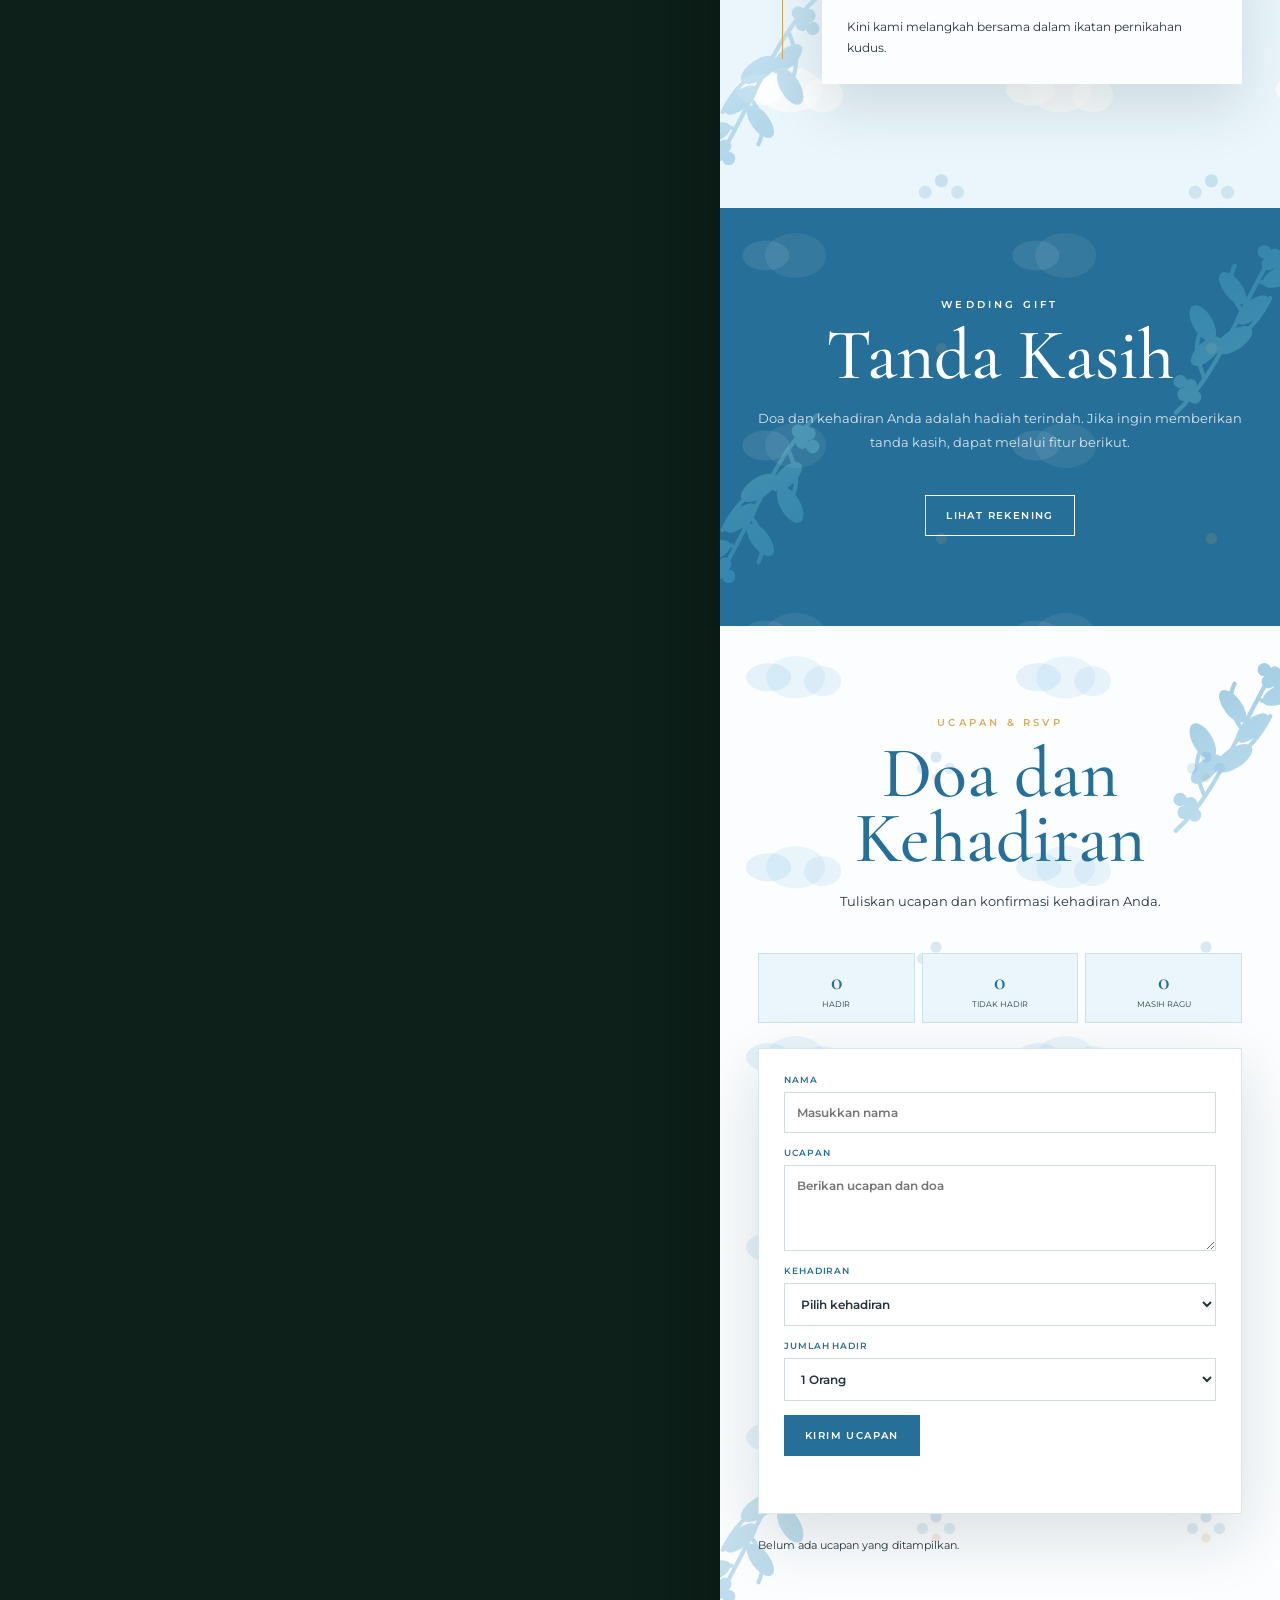
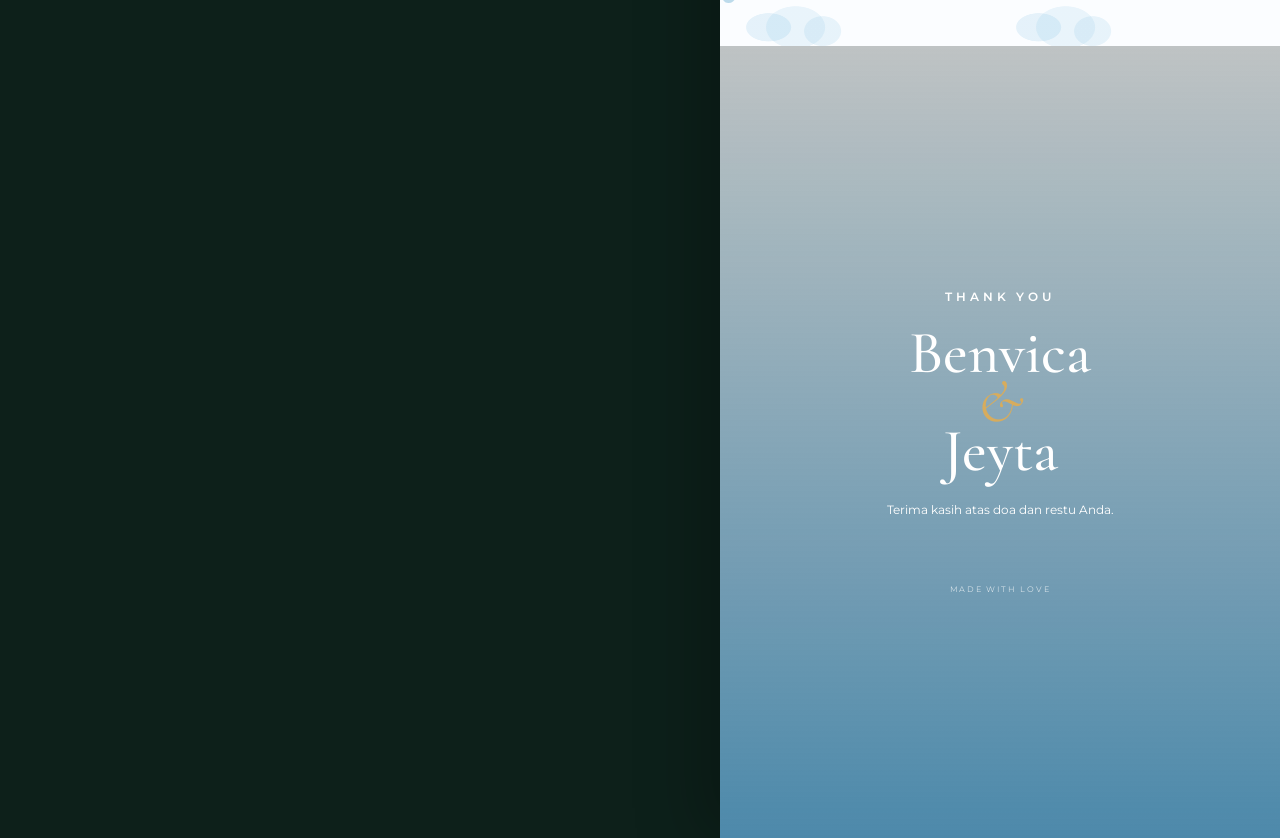
==== commit b7d14992: "Refresh fixed animation script" ====
--- a/docs/index.html
+++ b/docs/index.html
@@ -92,6 +92,6 @@
   <nav class="bottom-nav" aria-label="Navigasi undangan"><a href="#home"><span>⌂</span><small data-k="navHome">Home</small></a><a href="#couple"><span>♡</span><small data-k="navCouple">Kami</small></a><a href="#events"><span>▣</span><small data-k="navEvent">Acara</small></a><a href="#gallerySection"><span>▦</span><small data-k="navGallery">Galeri</small></a><a href="#gift"><span>♧</span><small data-k="navGift">Hadiah</small></a></nav>
   <div class="lightbox" id="lightbox" hidden><button id="lightboxClose" aria-label="Tutup">×</button><img id="lightboxImage" alt="Foto galeri diperbesar"><button id="lightboxPrev" class="lightbox-arrow prev" aria-label="Foto sebelumnya">‹</button><button id="lightboxNext" class="lightbox-arrow next" aria-label="Foto selanjutnya">›</button></div>
   <div class="toast" id="toast" role="status"></div>
-  <script type="module" src="app.js?v=25"></script>
+  <script type="module" src="app.js?v=26"></script>
 </body>
 </html>
--- a/docs/style.css
+++ b/docs/style.css
@@ -150,3 +150,61 @@
   background-size:var(--decor-size);
 }
 .couple-section>*,.gallery-section>*,.rsvp-section>*,.event-section>*,.story-section>*,.secondary-verse>*,.verse-section>*,.gift-section>*{position:relative;z-index:1}
+
+
+/* Efek foto dan rangkaian bunga tema */
+:root{--flower-primary:#386f58;--flower-secondary:#d7b46a}
+html[data-theme="sky"]{--flower-primary:#348fbe;--flower-secondary:#9fd3eb}
+html[data-theme="rose"]{--flower-primary:#b85f7c;--flower-secondary:#e5a9ba}
+html[data-theme="navy"]{--flower-primary:#c4a66c;--flower-secondary:#6e84a7}
+html[data-theme="sage"]{--flower-primary:#648774;--flower-secondary:#b79a68}
+html[data-theme="terracotta"]{--flower-primary:#bd6c50;--flower-secondary:#dfa55d}
+
+.couple-section,.event-section,.gallery-section,.story-section,.gift-section,.rsvp-section,.secondary-verse{isolation:isolate}
+.couple-section::before,.event-section::before,.gallery-section::before,.story-section::before,.gift-section::before,.rsvp-section::before,.secondary-verse::before,
+.couple-section::after,.event-section::after,.gallery-section::after,.story-section::after,.gift-section::after,.rsvp-section::after,.secondary-verse::after{
+  content:"";position:absolute;z-index:0;width:150px;height:205px;pointer-events:none;opacity:.36;
+  background:linear-gradient(145deg,var(--flower-primary),var(--flower-secondary));
+  -webkit-mask:url("data:image/svg+xml,%3Csvg%20xmlns='http://www.w3.org/2000/svg'%20viewBox='0%200%20180%20230'%3E%3Cpath%20d='M22%20222C65%20175%2079%20115%20120%2024M52%20176C38%20149%2037%20132%2047%20114M74%20139C98%20121%20114%2099%20123%2075M94%2097C75%2078%2070%2058%2077%2040M111%2057C137%2056%20153%2045%20162%2028'%20fill='none'%20stroke='black'%20stroke-width='5'%20stroke-linecap='round'/%3E%3Cg%20fill='black'%3E%3Cellipse%20cx='45'%20cy='112'%20rx='12'%20ry='24'%20transform='rotate(-35%2045%20112)'/%3E%3Cellipse%20cx='52'%20cy='145'%20rx='11'%20ry='23'%20transform='rotate(42%2052%20145)'/%3E%3Cellipse%20cx='84'%20cy='129'%20rx='12'%20ry='25'%20transform='rotate(52%2084%20129)'/%3E%3Cellipse%20cx='103'%20cy='91'%20rx='11'%20ry='24'%20transform='rotate(45%20103%2091)'/%3E%3Cellipse%20cx='77'%20cy='67'%20rx='11'%20ry='23'%20transform='rotate(-42%2077%2067)'/%3E%3Cellipse%20cx='133'%20cy='48'%20rx='11'%20ry='23'%20transform='rotate(62%20133%2048)'/%3E%3Ccircle%20cx='124'%20cy='23'%20r='8'/%3E%3Ccircle%20cx='111'%20cy='20'%20r='8'/%3E%3Ccircle%20cx='117'%20cy='34'%20r='8'/%3E%3Ccircle%20cx='130'%20cy='35'%20r='8'/%3E%3Ccircle%20cx='151'%20cy='25'%20r='7'/%3E%3Ccircle%20cx='162'%20cy='19'%20r='7'/%3E%3Ccircle%20cx='164'%20cy='32'%20r='7'/%3E%3Ccircle%20cx='153'%20cy='38'%20r='7'/%3E%3Ccircle%20cx='37'%20cy='188'%20r='8'/%3E%3Ccircle%20cx='24'%20cy='184'%20r='8'/%3E%3Ccircle%20cx='30'%20cy='199'%20r='8'/%3E%3Ccircle%20cx='43'%20cy='201'%20r='8'/%3E%3C/g%3E%3C/svg%3E") center/contain no-repeat;
+  mask:url("data:image/svg+xml,%3Csvg%20xmlns='http://www.w3.org/2000/svg'%20viewBox='0%200%20180%20230'%3E%3Cpath%20d='M22%20222C65%20175%2079%20115%20120%2024M52%20176C38%20149%2037%20132%2047%20114M74%20139C98%20121%20114%2099%20123%2075M94%2097C75%2078%2070%2058%2077%2040M111%2057C137%2056%20153%2045%20162%2028'%20fill='none'%20stroke='black'%20stroke-width='5'%20stroke-linecap='round'/%3E%3Cg%20fill='black'%3E%3Cellipse%20cx='45'%20cy='112'%20rx='12'%20ry='24'%20transform='rotate(-35%2045%20112)'/%3E%3Cellipse%20cx='52'%20cy='145'%20rx='11'%20ry='23'%20transform='rotate(42%2052%20145)'/%3E%3Cellipse%20cx='84'%20cy='129'%20rx='12'%20ry='25'%20transform='rotate(52%2084%20129)'/%3E%3Cellipse%20cx='103'%20cy='91'%20rx='11'%20ry='24'%20transform='rotate(45%20103%2091)'/%3E%3Cellipse%20cx='77'%20cy='67'%20rx='11'%20ry='23'%20transform='rotate(-42%2077%2067)'/%3E%3Cellipse%20cx='133'%20cy='48'%20rx='11'%20ry='23'%20transform='rotate(62%20133%2048)'/%3E%3Ccircle%20cx='124'%20cy='23'%20r='8'/%3E%3Ccircle%20cx='111'%20cy='20'%20r='8'/%3E%3Ccircle%20cx='117'%20cy='34'%20r='8'/%3E%3Ccircle%20cx='130'%20cy='35'%20r='8'/%3E%3Ccircle%20cx='151'%20cy='25'%20r='7'/%3E%3Ccircle%20cx='162'%20cy='19'%20r='7'/%3E%3Ccircle%20cx='164'%20cy='32'%20r='7'/%3E%3Ccircle%20cx='153'%20cy='38'%20r='7'/%3E%3Ccircle%20cx='37'%20cy='188'%20r='8'/%3E%3Ccircle%20cx='24'%20cy='184'%20r='8'/%3E%3Ccircle%20cx='30'%20cy='199'%20r='8'/%3E%3Ccircle%20cx='43'%20cy='201'%20r='8'/%3E%3C/g%3E%3C/svg%3E") center/contain no-repeat
+}
+.couple-section::before,.event-section::before,.gallery-section::before,.story-section::before,.gift-section::before,.rsvp-section::before,.secondary-verse::before{top:18px;right:-35px;transform:rotate(5deg)}
+.couple-section::after,.event-section::after,.gallery-section::after,.story-section::after,.gift-section::after,.rsvp-section::after,.secondary-verse::after{bottom:24px;left:-42px;transform:rotate(185deg)}
+.gift-section::before,.gift-section::after{opacity:.22;filter:brightness(1.35)}
+html[data-theme="sky"] .couple-section::before,html[data-theme="sky"] .gallery-section::before,html[data-theme="sky"] .rsvp-section::before{opacity:.50}
+
+.cover-photo{animation:coverKenBurns 16s ease-in-out infinite alternate}
+.hero-slide.active{animation:heroKenBurns 8s ease-out both}
+.photo-reveal{opacity:0;filter:blur(7px);transition:opacity .9s ease,transform 1.05s cubic-bezier(.22,1,.36,1),filter .9s ease;transition-delay:var(--photo-delay,0ms);will-change:transform,opacity}
+.photo-reveal.visible{opacity:1;filter:none;transform:none}
+.person-photo.photo-curtain{position:relative;overflow:hidden;clip-path:inset(0 49% 0 49%);transform:translateY(26px) scale(.96);transition:clip-path 1.15s cubic-bezier(.77,0,.18,1),opacity .8s ease,transform 1s ease,filter .8s ease;transition-delay:var(--photo-delay,0ms)}
+.person-photo.photo-curtain.visible{clip-path:inset(0);transform:none}
+.person-photo.photo-curtain::after{content:"";position:absolute;inset:-20%;z-index:2;background:linear-gradient(105deg,transparent 35%,rgba(255,255,255,.50) 49%,transparent 63%);transform:translateX(-120%) rotate(8deg);pointer-events:none}
+.person-photo.photo-curtain.visible::after{animation:photoShine 1.25s .7s ease both}
+.story-photo-button.photo-from-left{transform:translateX(-42px) scale(.97)}
+.story-photo-button.photo-from-right{transform:translateX(42px) scale(.97)}
+.story-photo-button.photo-reveal.visible{transform:none}
+.story-photo-button.photo-reveal img{transition:transform 1.8s cubic-bezier(.22,1,.36,1)}
+.story-photo-button.photo-reveal.visible img{transform:scale(1.035)}
+.gallery-item.photo-pop{transform:translateY(34px) scale(.88) rotate(var(--photo-tilt,0deg))}
+.gallery-item.photo-pop.visible{transform:none}
+.gallery-item.photo-pop.visible img{animation:gallerySettle 1.7s cubic-bezier(.22,1,.36,1) both}
+.gallery-item.photo-pop:nth-child(3n+2).visible img{animation-delay:.1s}
+.card-rise{transform:translateY(32px) scale(.97)}
+.card-rise.visible{transform:none}
+.gallery-item:active img,.story-photo-button:active img{transform:scale(1.08)}
+
+@keyframes coverKenBurns{from{transform:scale(1.02);background-position:48% 50%}to{transform:scale(1.10);background-position:54% 46%}}
+@keyframes heroKenBurns{from{transform:scale(1.02);background-position:48% 50%}to{transform:scale(1.10);background-position:53% 47%}}
+@keyframes photoShine{0%{transform:translateX(-125%) rotate(8deg)}100%{transform:translateX(125%) rotate(8deg)}}
+@keyframes gallerySettle{0%{transform:scale(1.12)}100%{transform:scale(1)}}
+
+@media(max-width:480px){
+  .couple-section::before,.event-section::before,.gallery-section::before,.story-section::before,.gift-section::before,.rsvp-section::before,.secondary-verse::before,
+  .couple-section::after,.event-section::after,.gallery-section::after,.story-section::after,.gift-section::after,.rsvp-section::after,.secondary-verse::after{width:118px;height:165px;opacity:.31}
+  html[data-theme="sky"] .couple-section::before,html[data-theme="sky"] .gallery-section::before,html[data-theme="sky"] .rsvp-section::before{opacity:.44}
+}
+@media(prefers-reduced-motion:reduce){
+  .cover-photo,.hero-slide.active,.gallery-item.photo-pop.visible img{animation:none!important}
+  .photo-reveal,.person-photo.photo-curtain{opacity:1!important;filter:none!important;transform:none!important;clip-path:none!important;transition:none!important}
+}
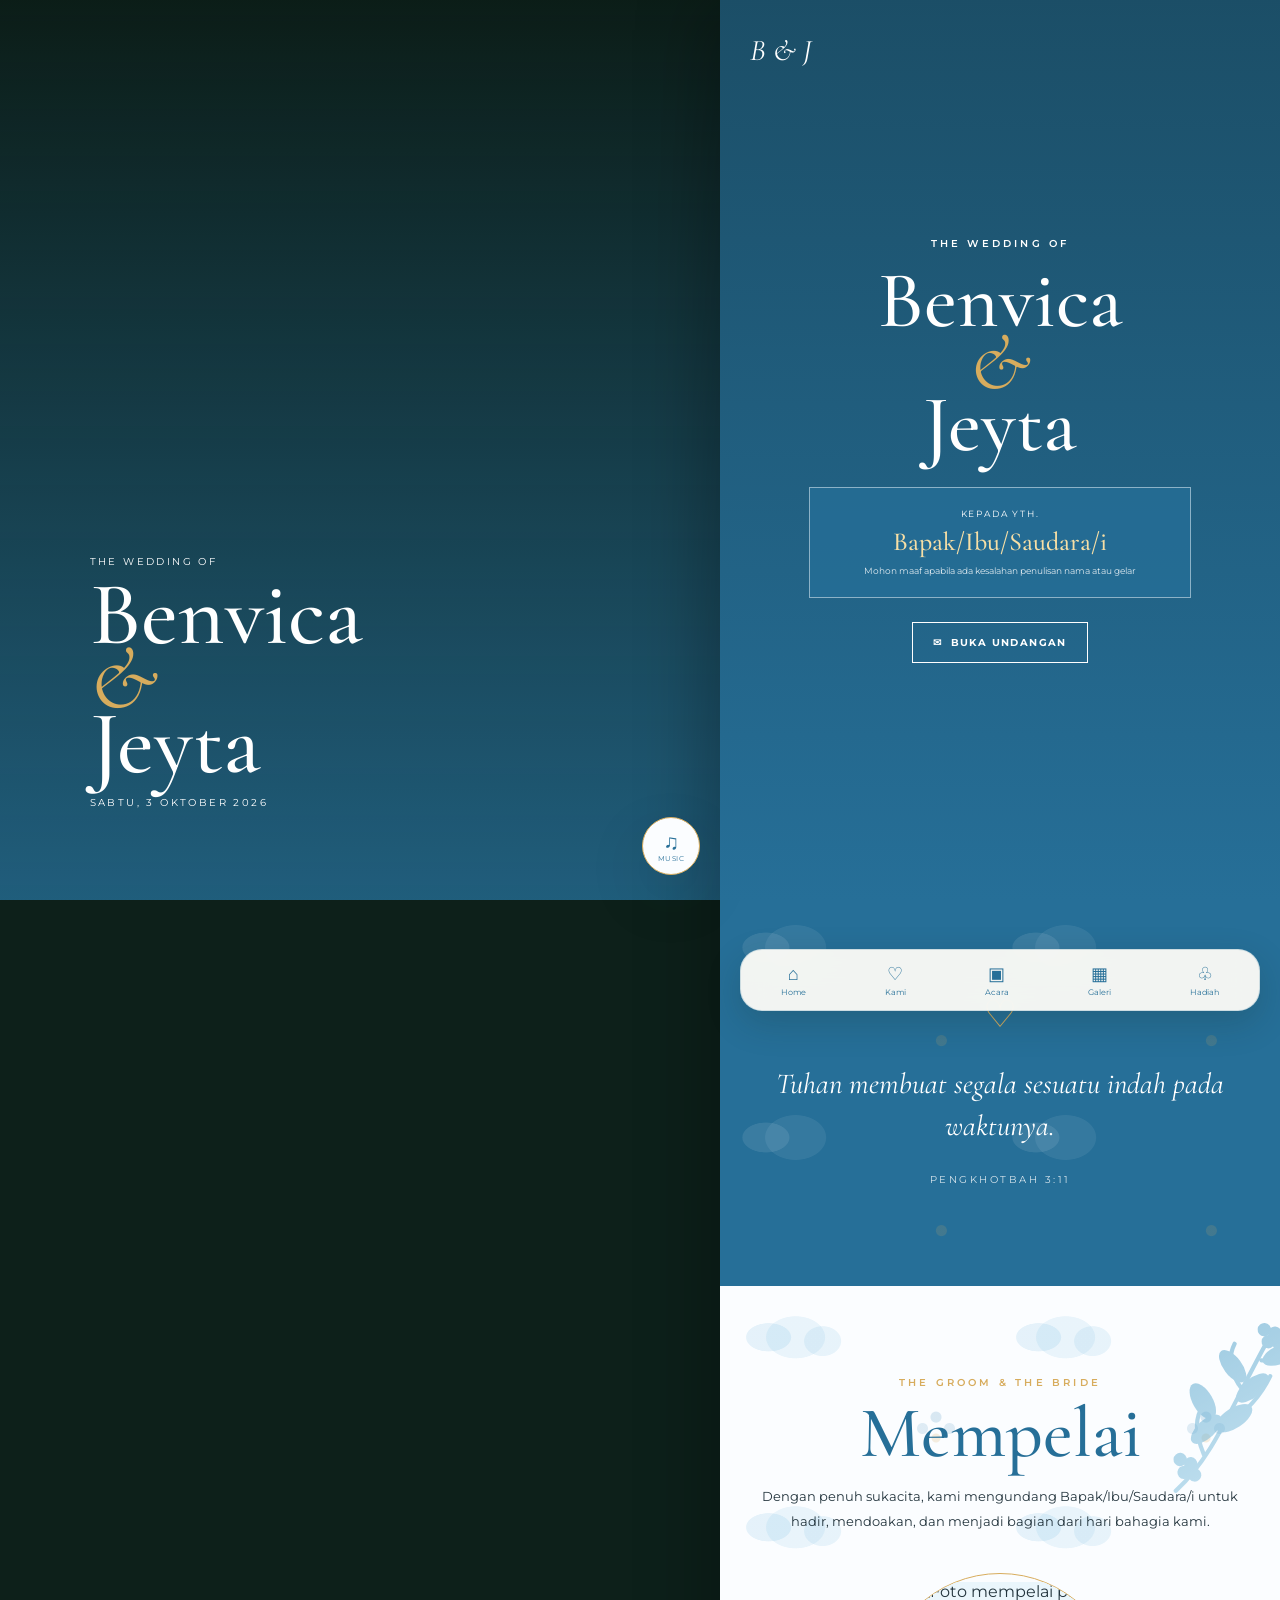
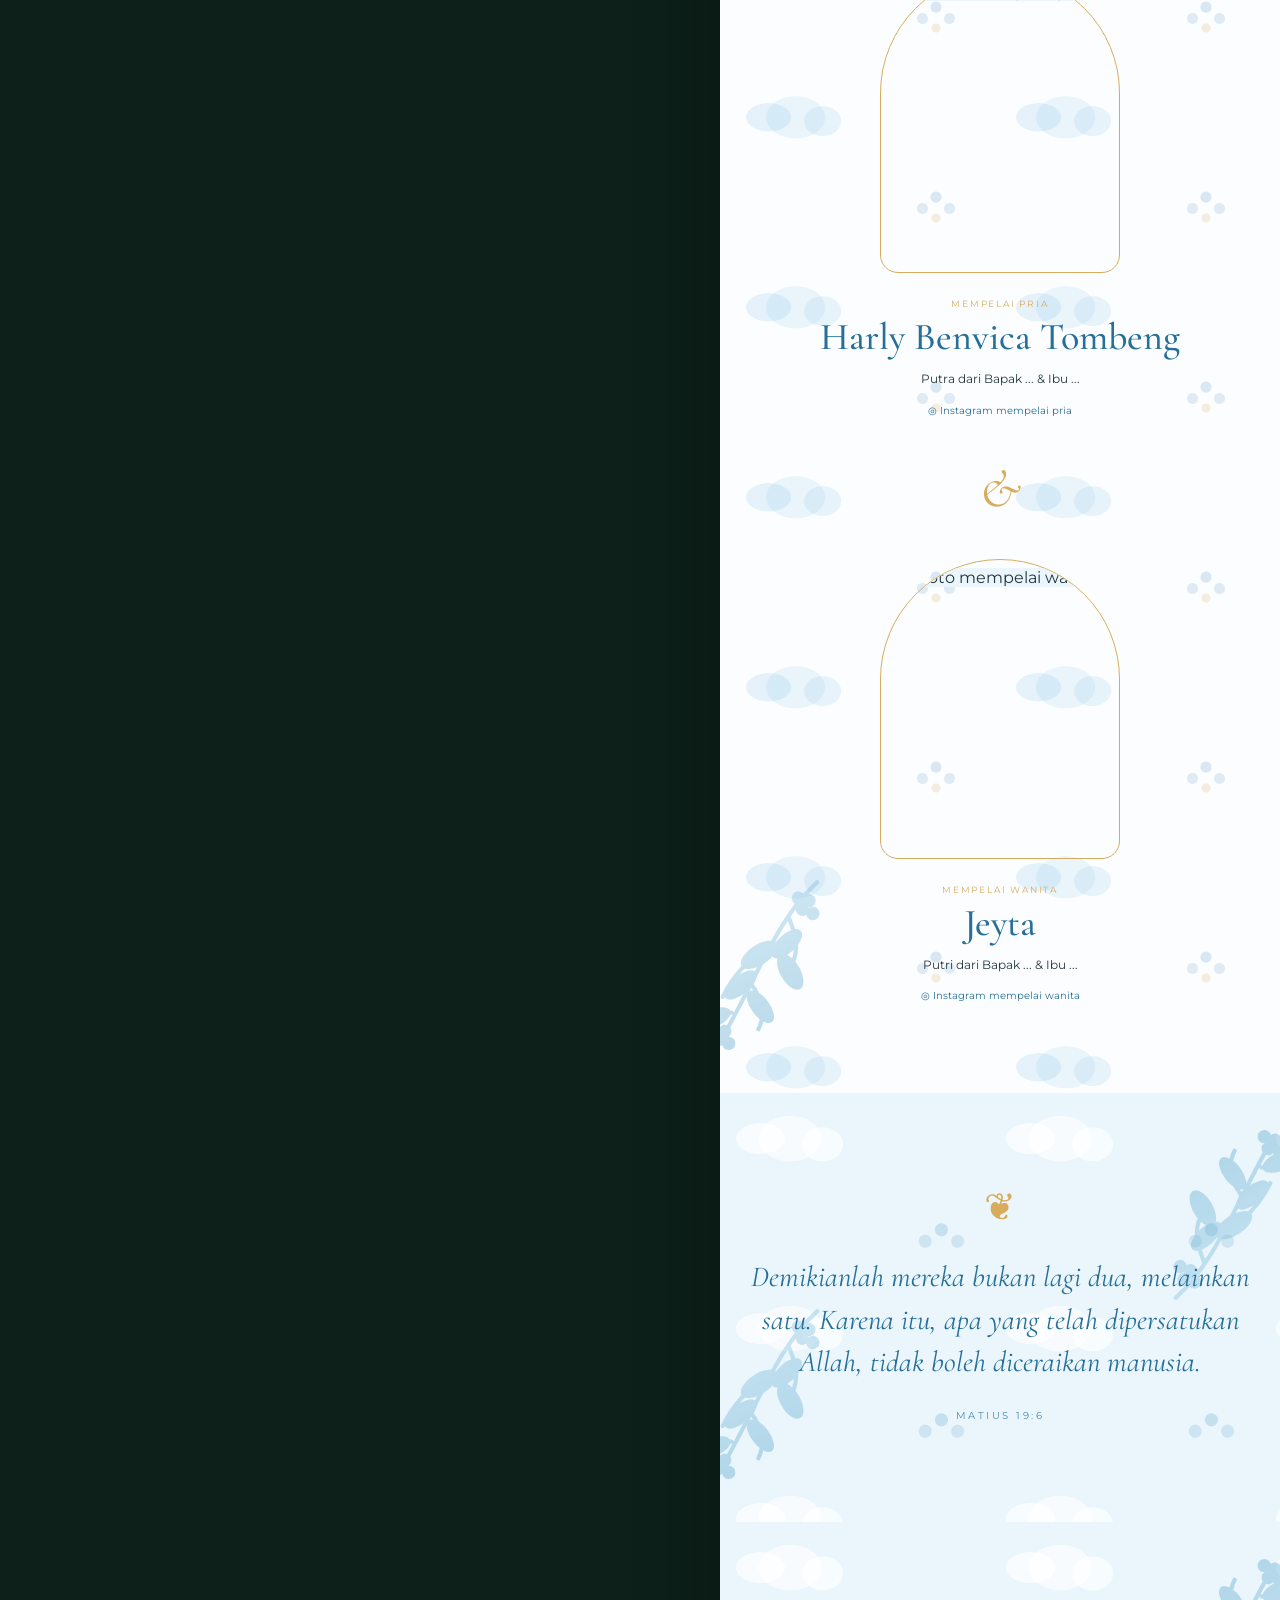
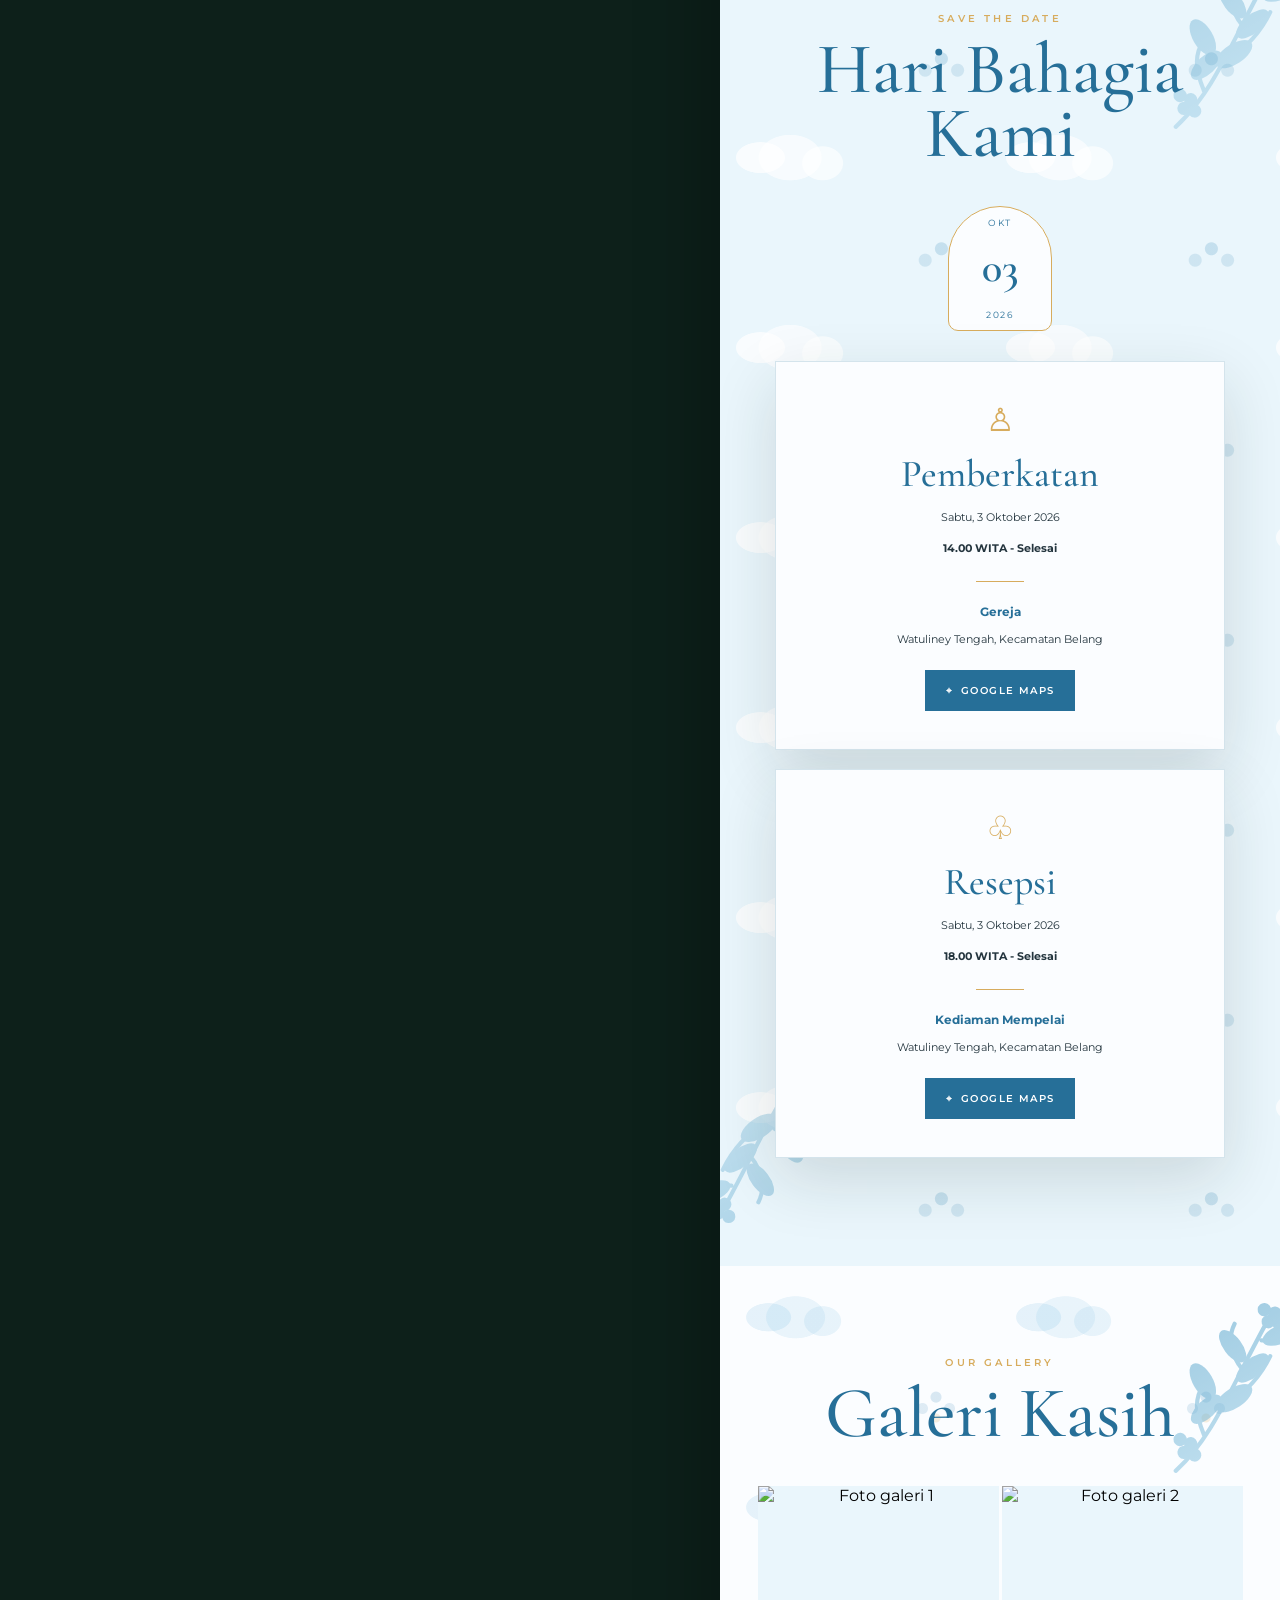
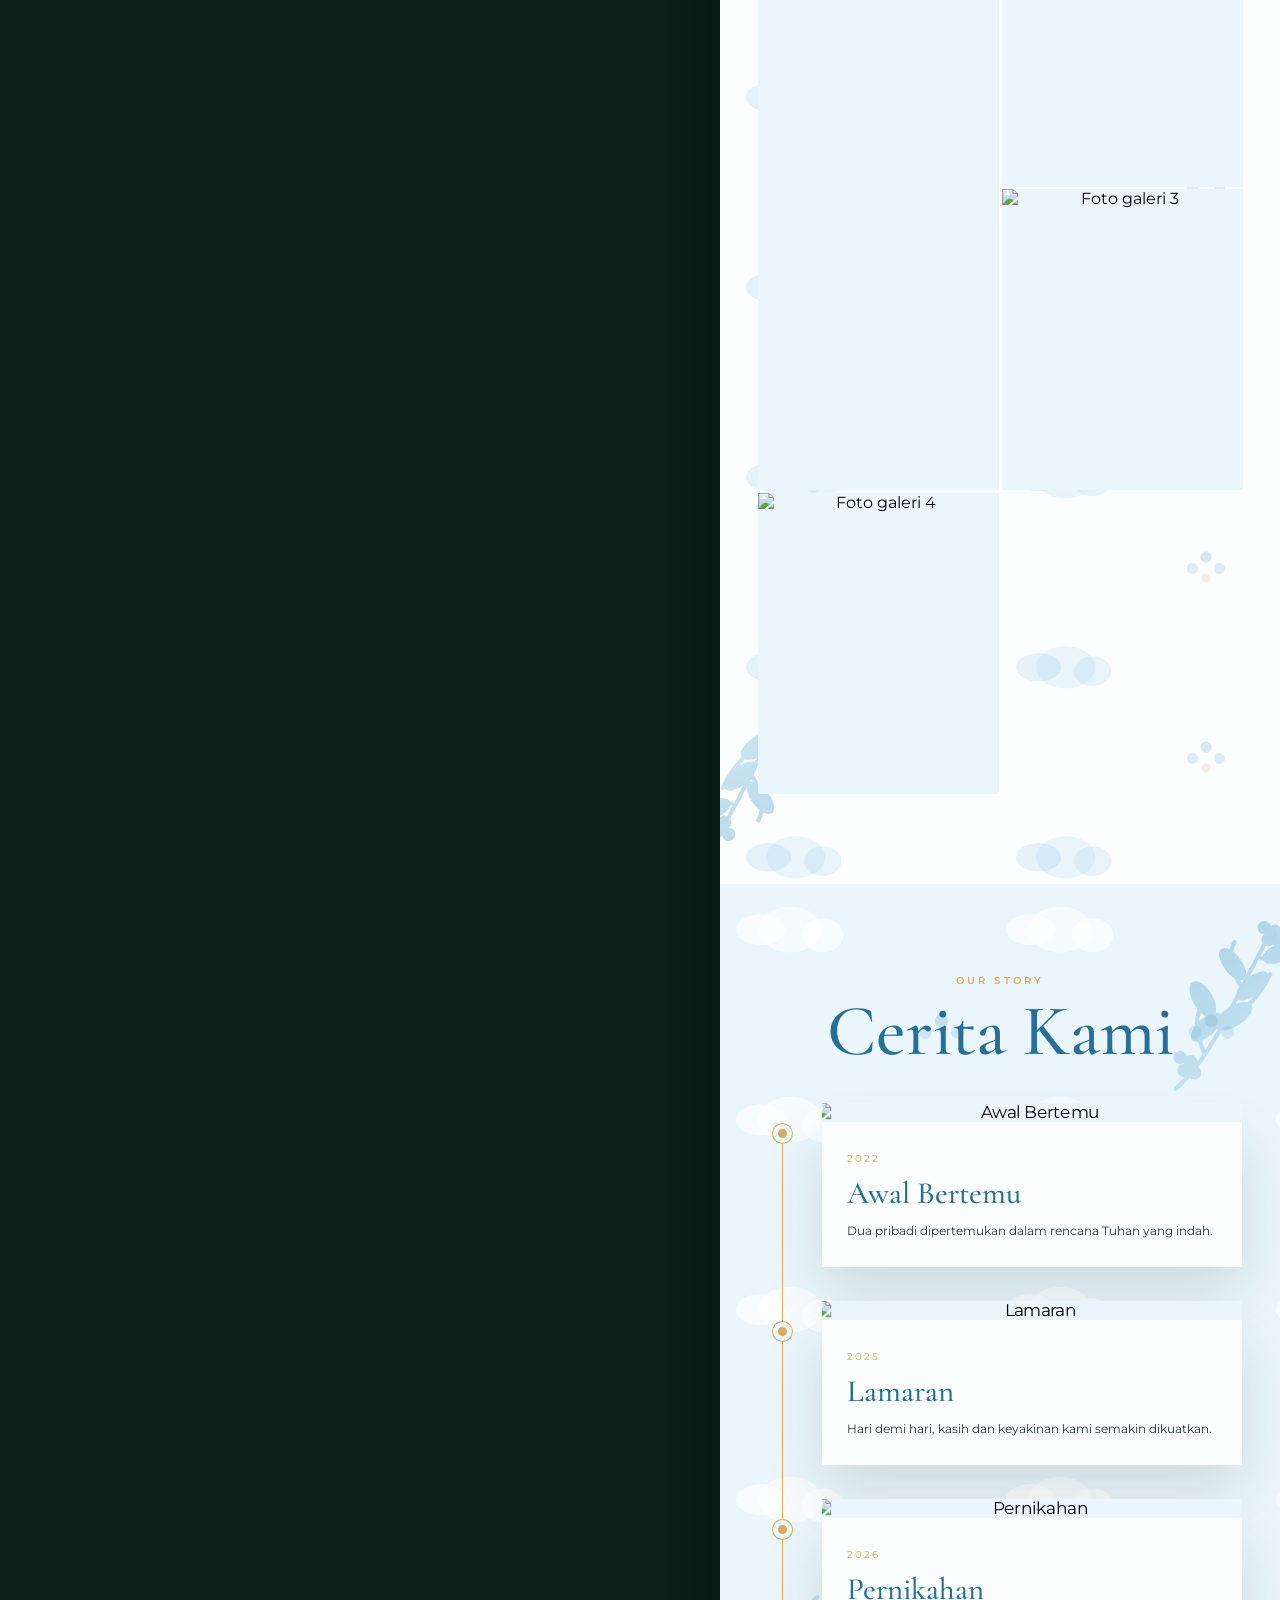
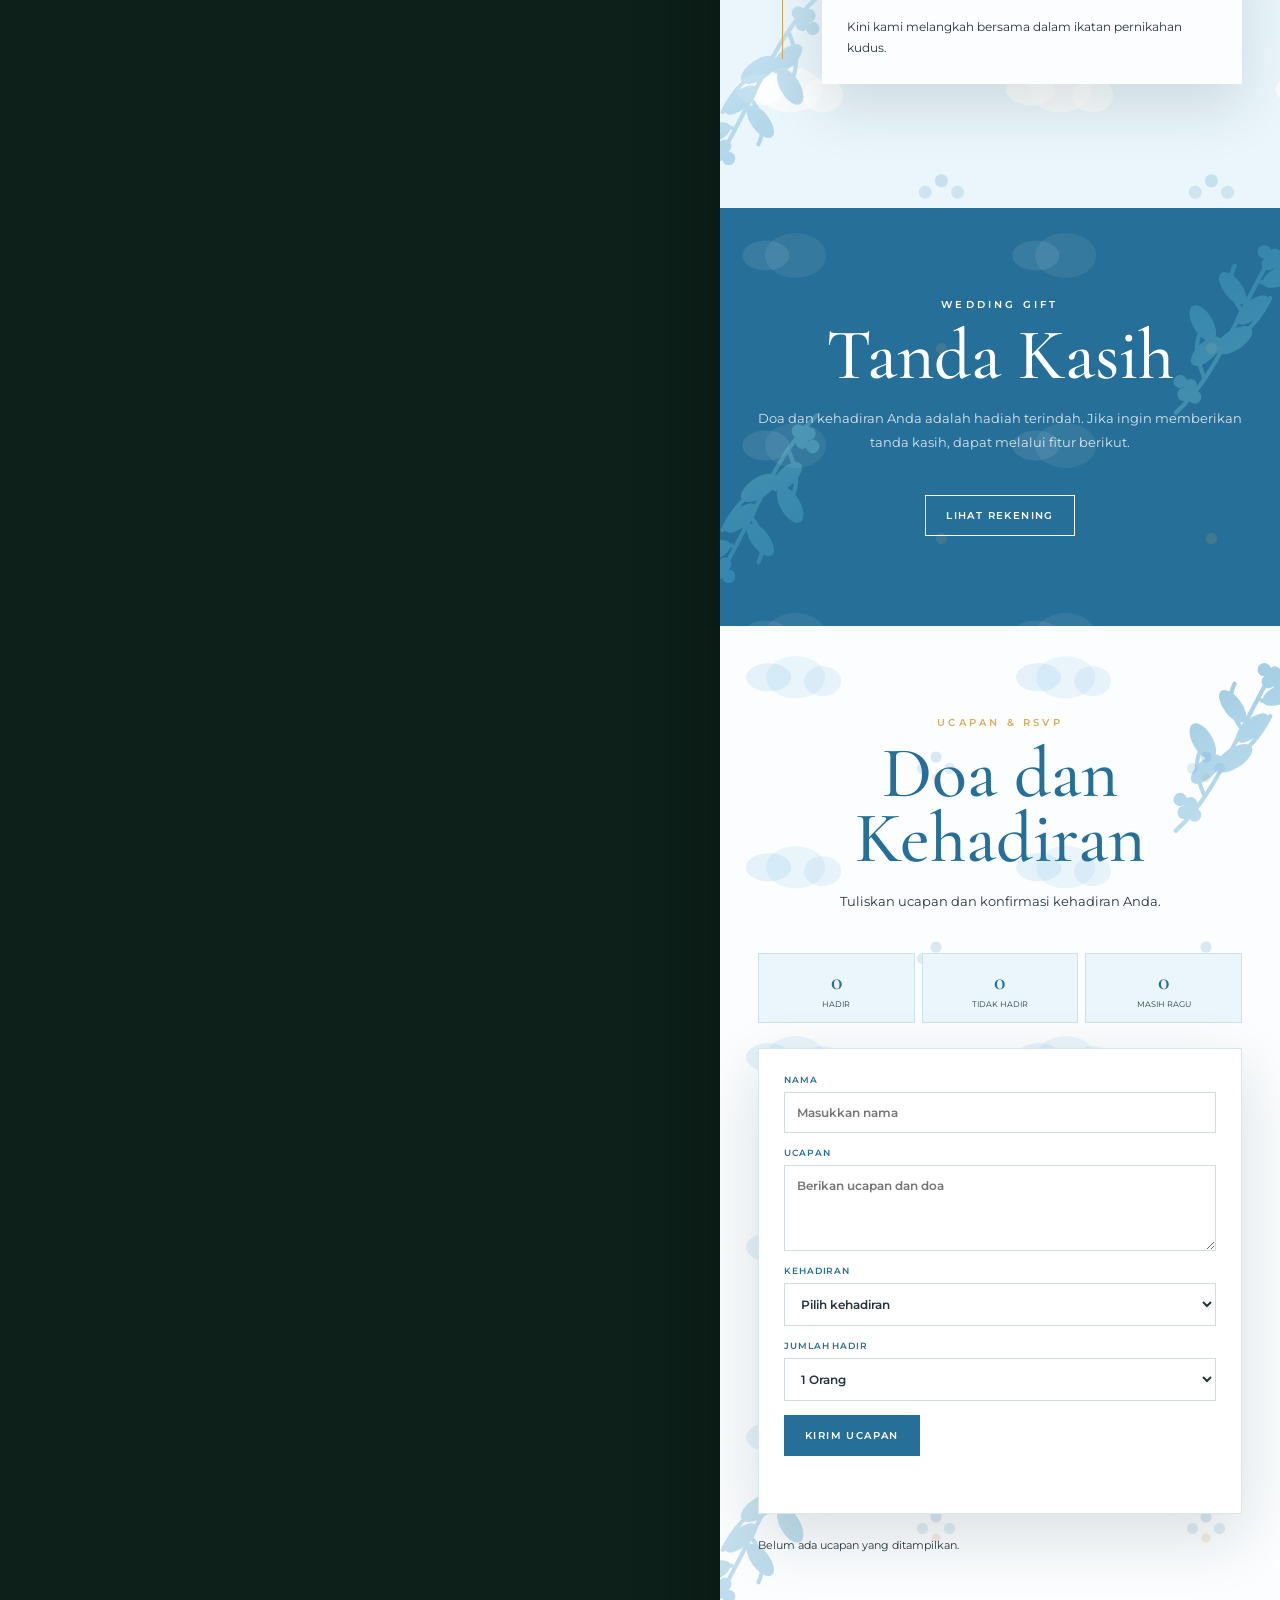
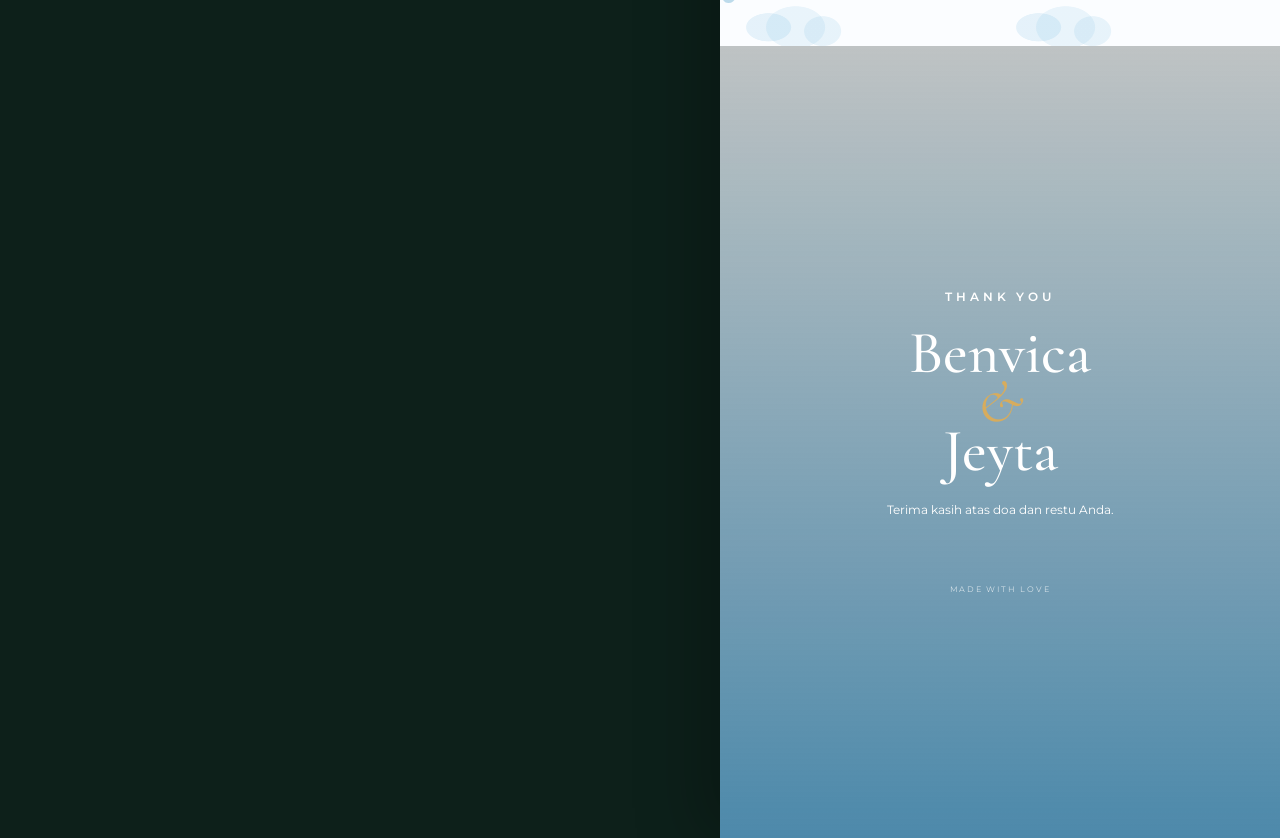
==== commit 42a98fcb: "Refresh nested photo animation fix" ====
--- a/docs/index.html
+++ b/docs/index.html
@@ -92,6 +92,6 @@
   <nav class="bottom-nav" aria-label="Navigasi undangan"><a href="#home"><span>⌂</span><small data-k="navHome">Home</small></a><a href="#couple"><span>♡</span><small data-k="navCouple">Kami</small></a><a href="#events"><span>▣</span><small data-k="navEvent">Acara</small></a><a href="#gallerySection"><span>▦</span><small data-k="navGallery">Galeri</small></a><a href="#gift"><span>♧</span><small data-k="navGift">Hadiah</small></a></nav>
   <div class="lightbox" id="lightbox" hidden><button id="lightboxClose" aria-label="Tutup">×</button><img id="lightboxImage" alt="Foto galeri diperbesar"><button id="lightboxPrev" class="lightbox-arrow prev" aria-label="Foto sebelumnya">‹</button><button id="lightboxNext" class="lightbox-arrow next" aria-label="Foto selanjutnya">›</button></div>
   <div class="toast" id="toast" role="status"></div>
-  <script type="module" src="app.js?v=26"></script>
+  <script type="module" src="app.js?v=27"></script>
 </body>
 </html>
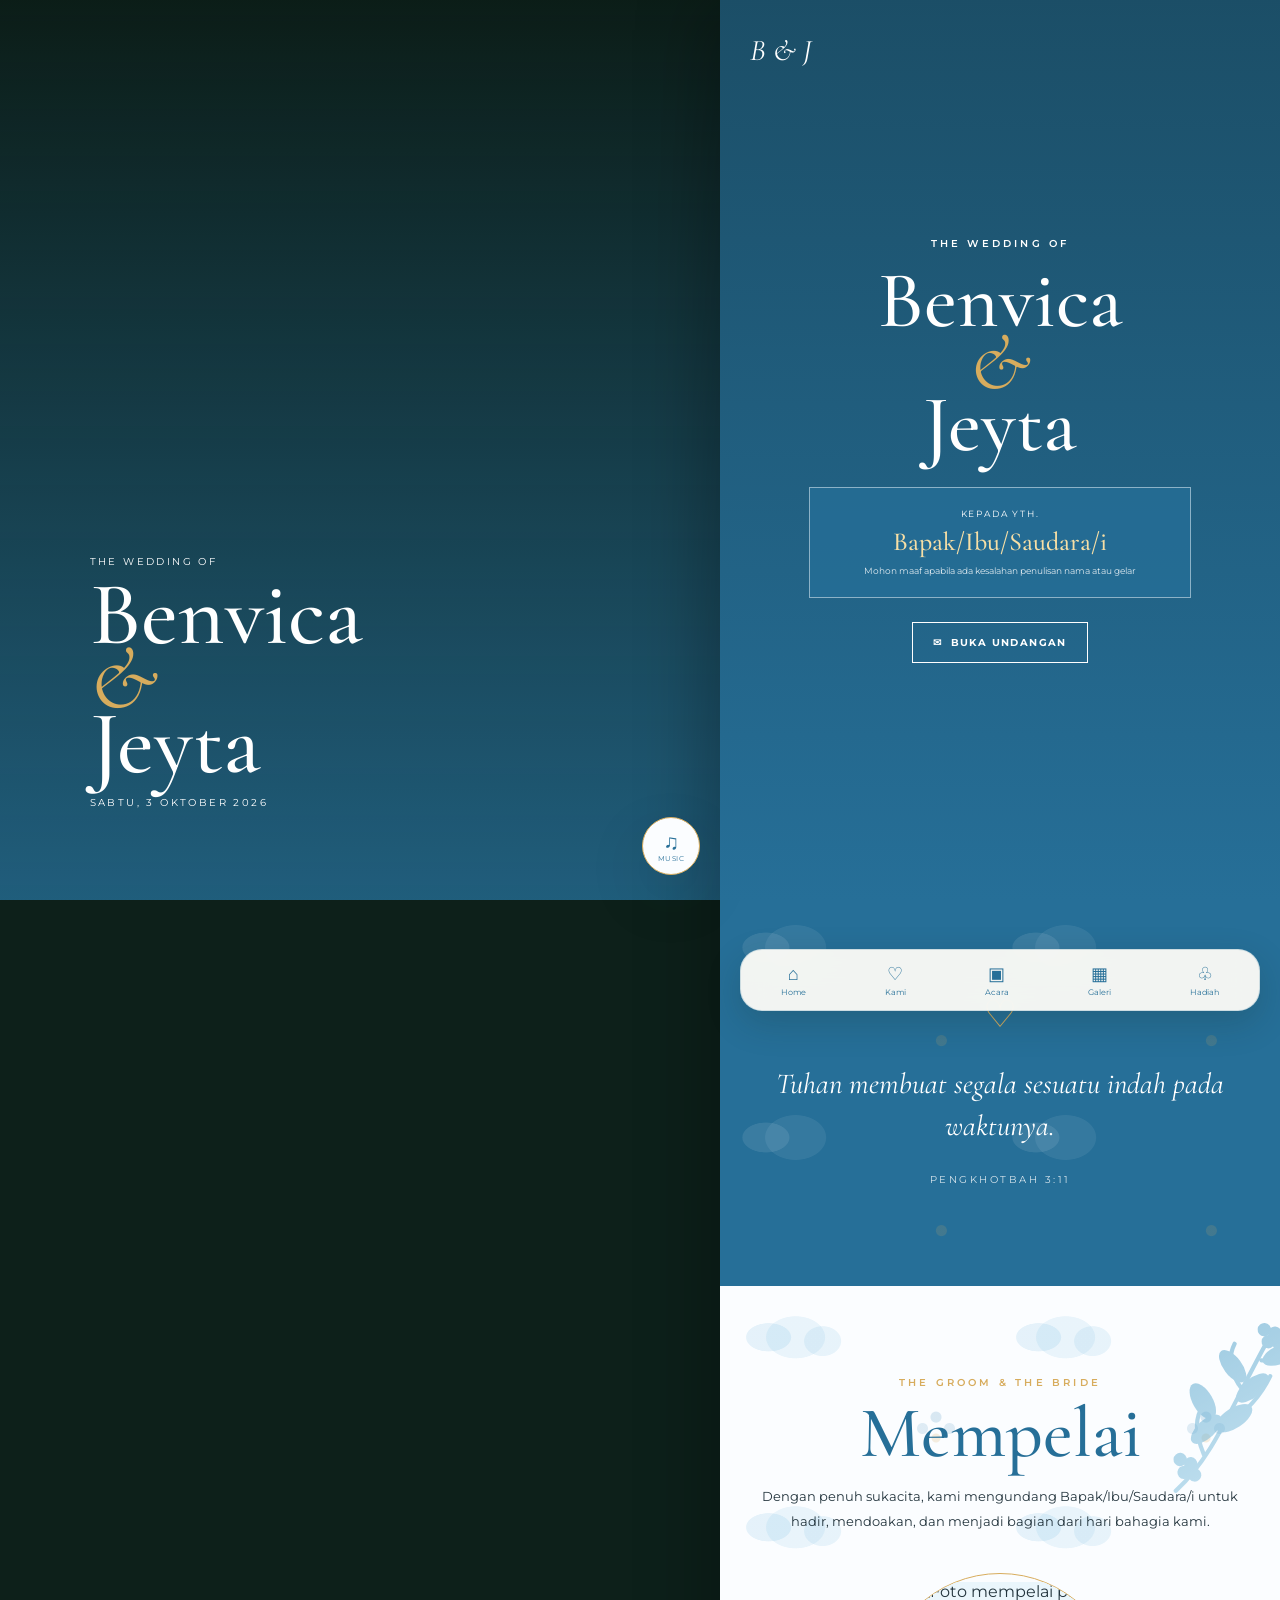
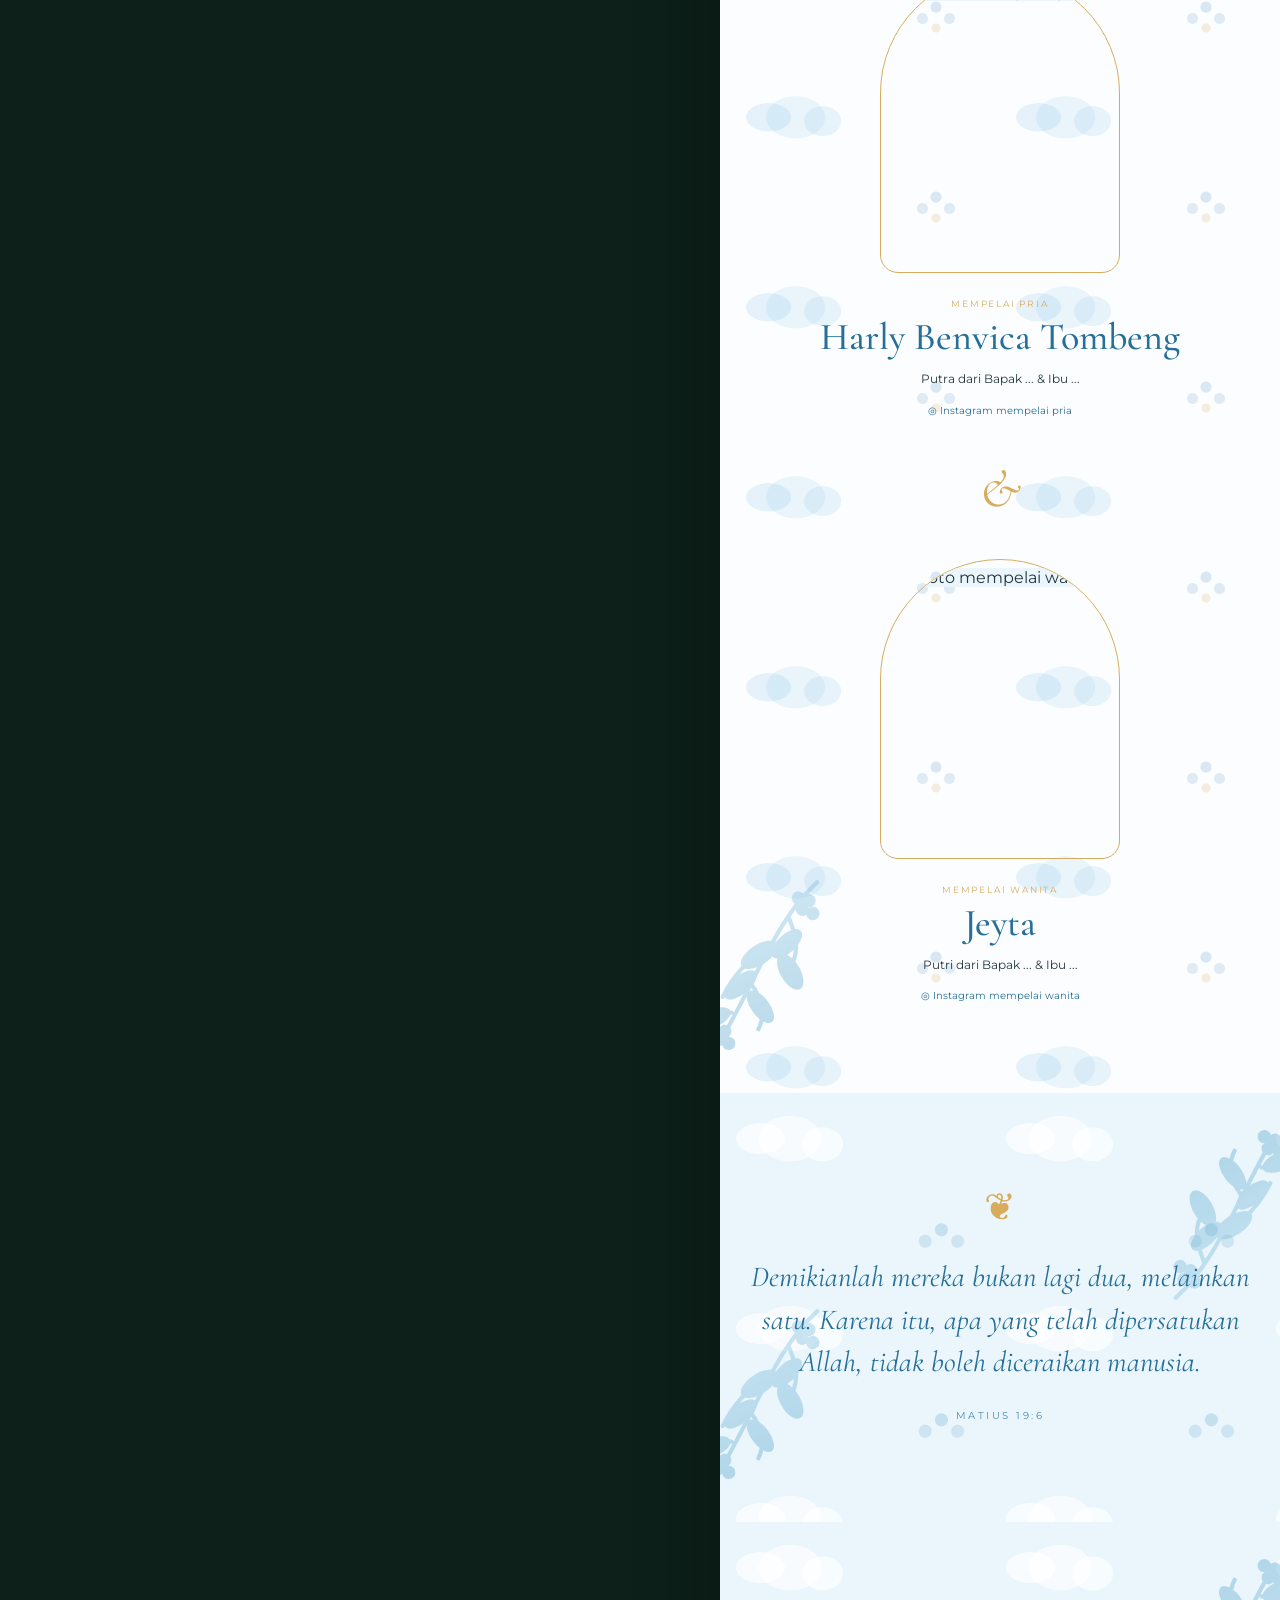
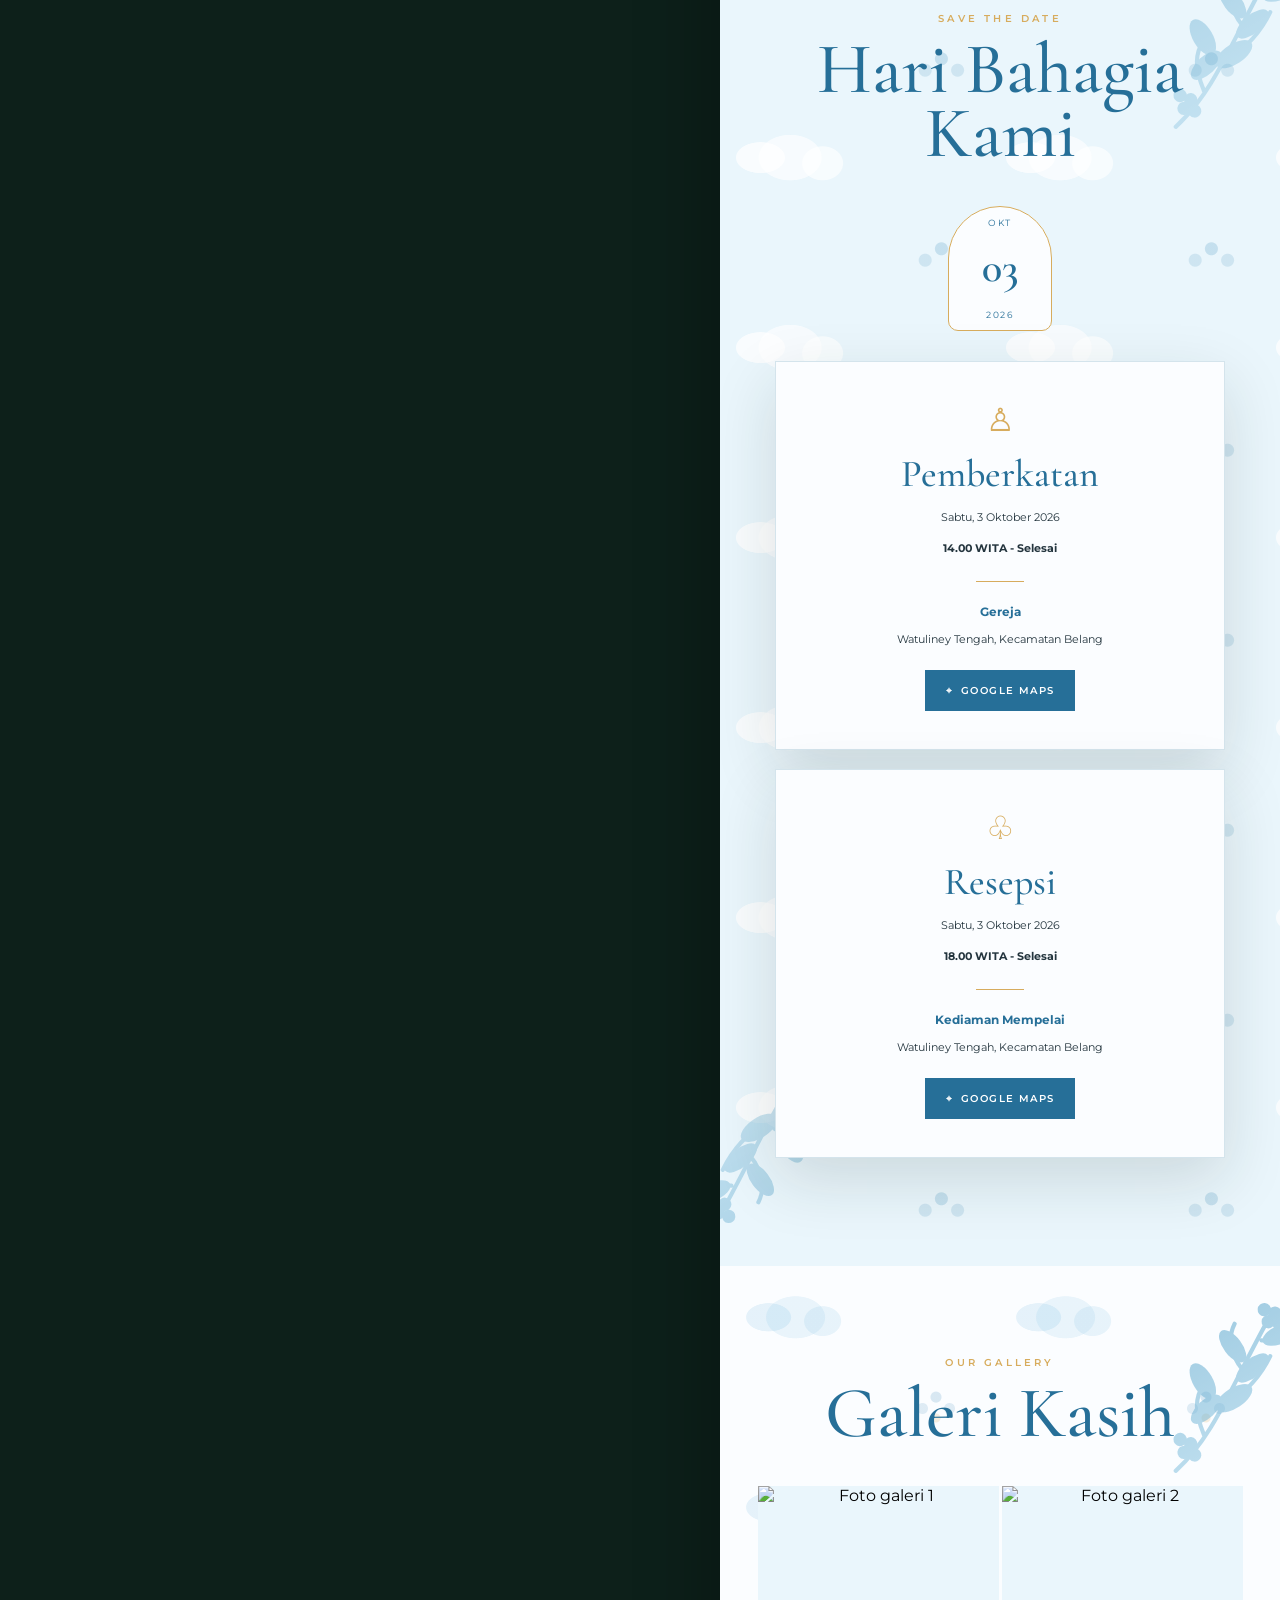
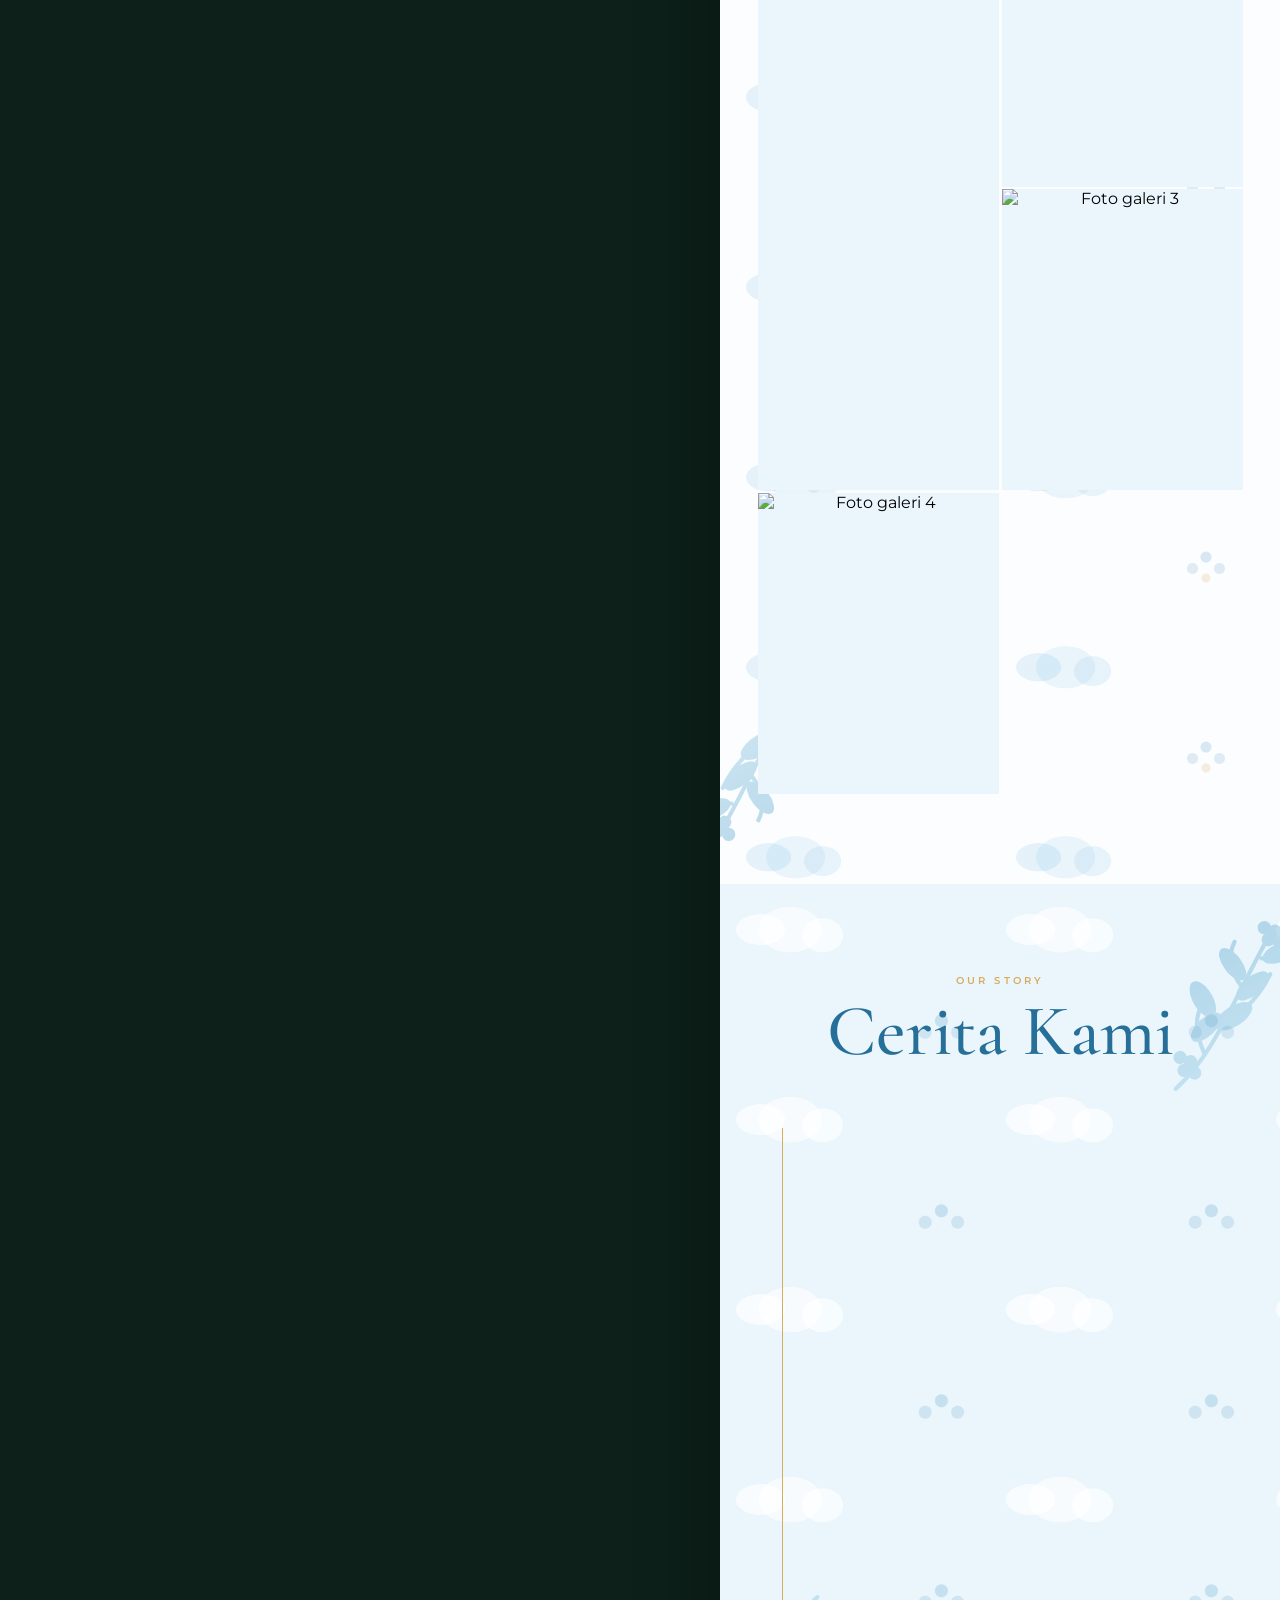
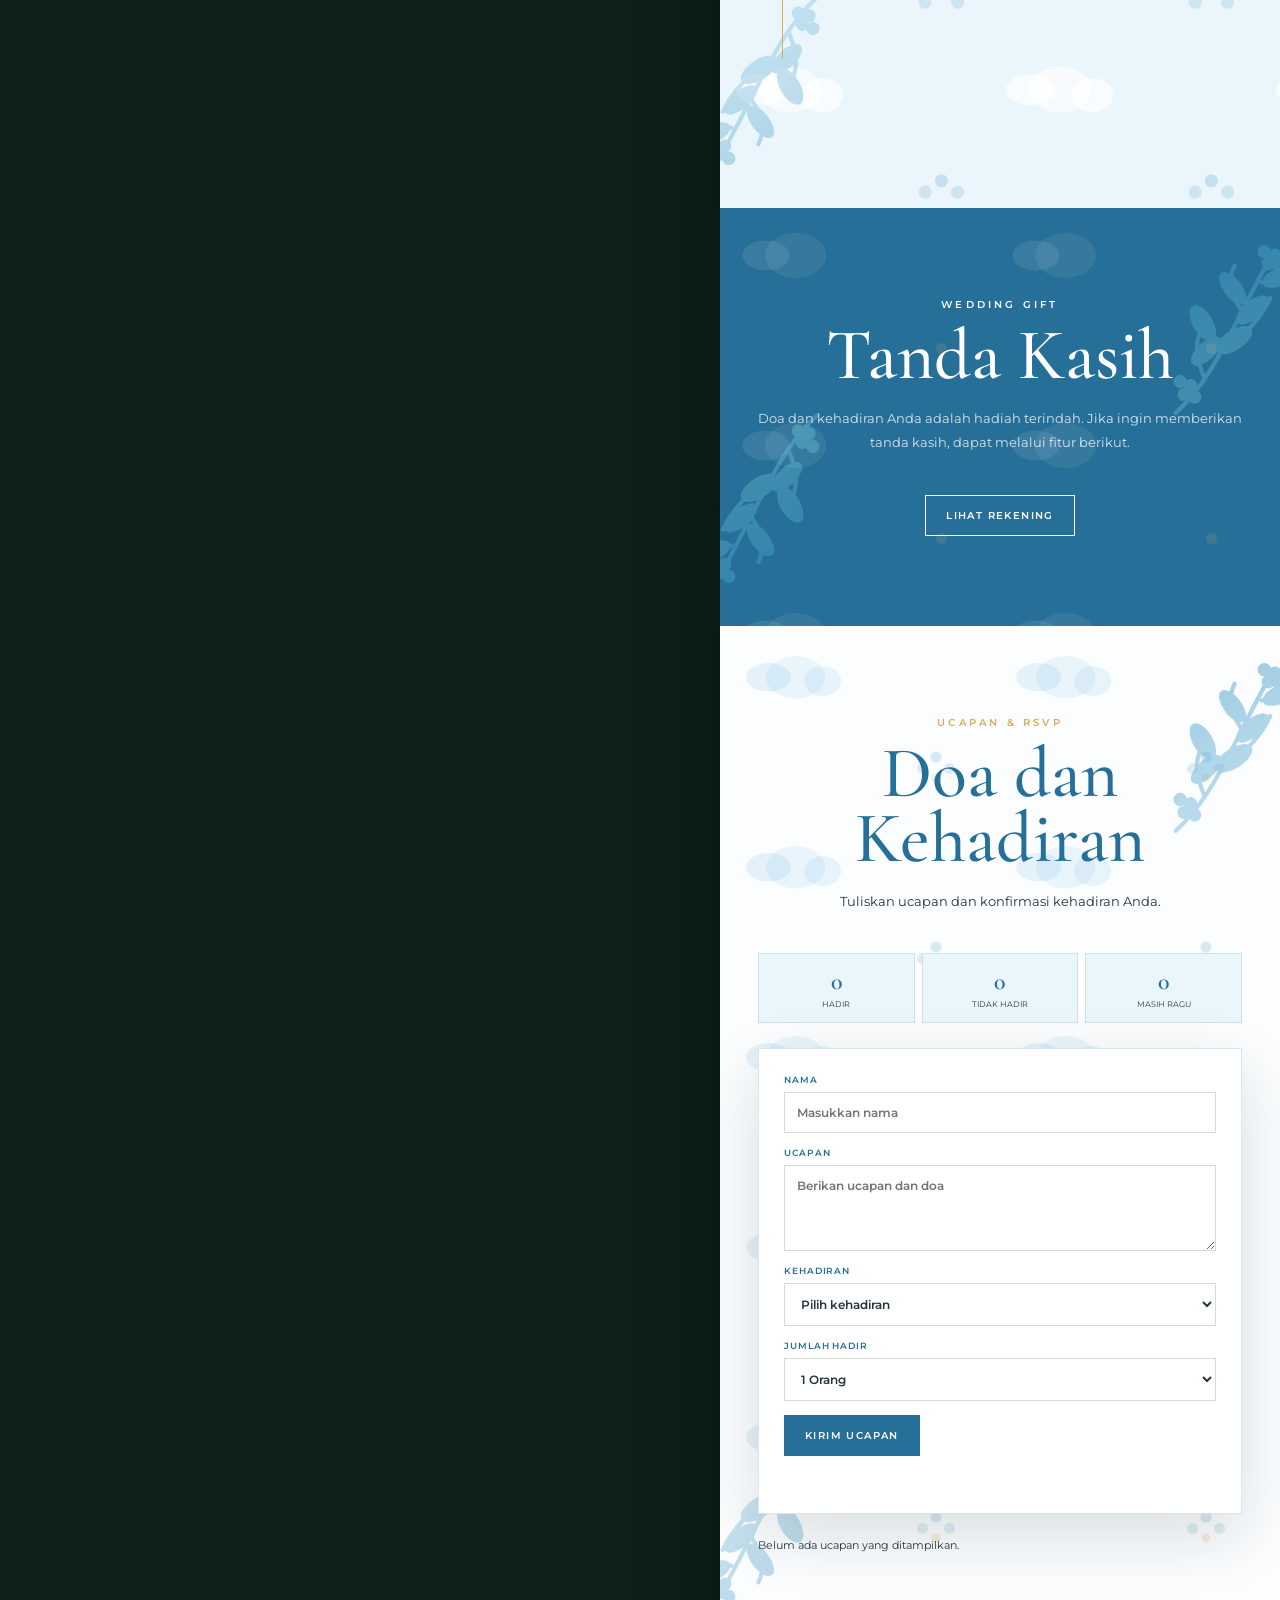
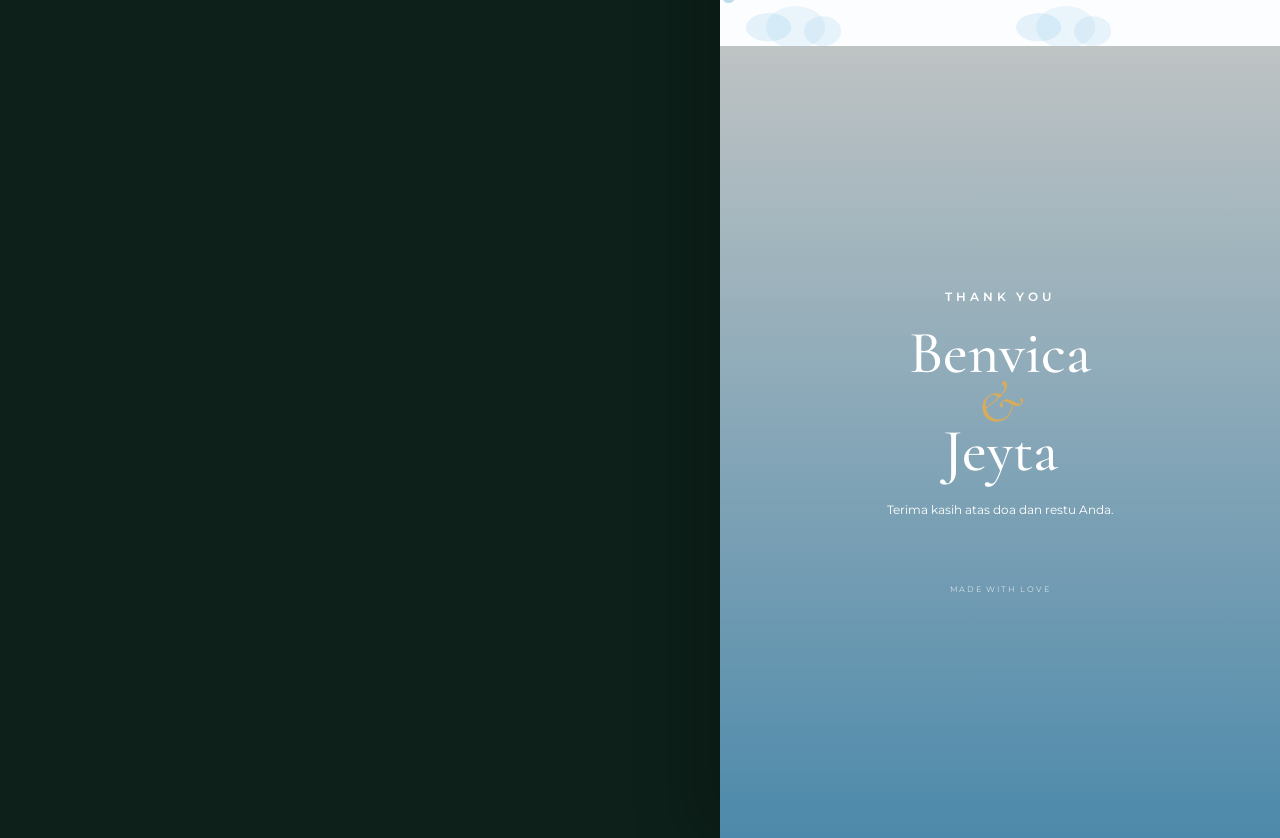
==== commit 655b0a1a: "Muat perbaikan foto undangan terbaru" ====
--- a/docs/index.html
+++ b/docs/index.html
@@ -13,8 +13,8 @@
   <meta property="og:title" content="Benvica &amp; Jeyta — Undangan Pernikahan">
   <meta property="og:description" content="Dengan penuh sukacita, kami mengundang Anda ke hari bahagia kami pada 3 Oktober 2026.">
   <meta property="og:url" content="https://hiijee220.github.io/undangan-pernikahan/">
-  <meta property="og:image" content="https://hiijee220.github.io/undangan-pernikahan/og-preview.jpg?v=1">
-  <meta property="og:image:secure_url" content="https://hiijee220.github.io/undangan-pernikahan/og-preview.jpg?v=1">
+  <meta property="og:image" content="https://hiijee220.github.io/undangan-pernikahan/og-preview.jpg?v=2">
+  <meta property="og:image:secure_url" content="https://hiijee220.github.io/undangan-pernikahan/og-preview.jpg?v=2">
   <meta property="og:image:type" content="image/jpeg">
   <meta property="og:image:width" content="1200">
   <meta property="og:image:height" content="630">
@@ -22,7 +22,7 @@
   <meta name="twitter:card" content="summary_large_image">
   <meta name="twitter:title" content="Benvica &amp; Jeyta — Undangan Pernikahan">
   <meta name="twitter:description" content="Kami mengundang Anda ke hari bahagia kami pada 3 Oktober 2026.">
-  <meta name="twitter:image" content="https://hiijee220.github.io/undangan-pernikahan/og-preview.jpg?v=1">
+  <meta name="twitter:image" content="https://hiijee220.github.io/undangan-pernikahan/og-preview.jpg?v=2">
   <link rel="preconnect" href="https://fonts.googleapis.com">
   <link rel="preconnect" href="https://fonts.gstatic.com" crossorigin>
   <link rel="stylesheet" href="style.css?v=26">
@@ -92,6 +92,6 @@
   <nav class="bottom-nav" aria-label="Navigasi undangan"><a href="#home"><span>⌂</span><small data-k="navHome">Home</small></a><a href="#couple"><span>♡</span><small data-k="navCouple">Kami</small></a><a href="#events"><span>▣</span><small data-k="navEvent">Acara</small></a><a href="#gallerySection"><span>▦</span><small data-k="navGallery">Galeri</small></a><a href="#gift"><span>♧</span><small data-k="navGift">Hadiah</small></a></nav>
   <div class="lightbox" id="lightbox" hidden><button id="lightboxClose" aria-label="Tutup">×</button><img id="lightboxImage" alt="Foto galeri diperbesar"><button id="lightboxPrev" class="lightbox-arrow prev" aria-label="Foto sebelumnya">‹</button><button id="lightboxNext" class="lightbox-arrow next" aria-label="Foto selanjutnya">›</button></div>
   <div class="toast" id="toast" role="status"></div>
-  <script type="module" src="app.js?v=27"></script>
+  <script type="module" src="app.js?v=28"></script>
 </body>
 </html>
